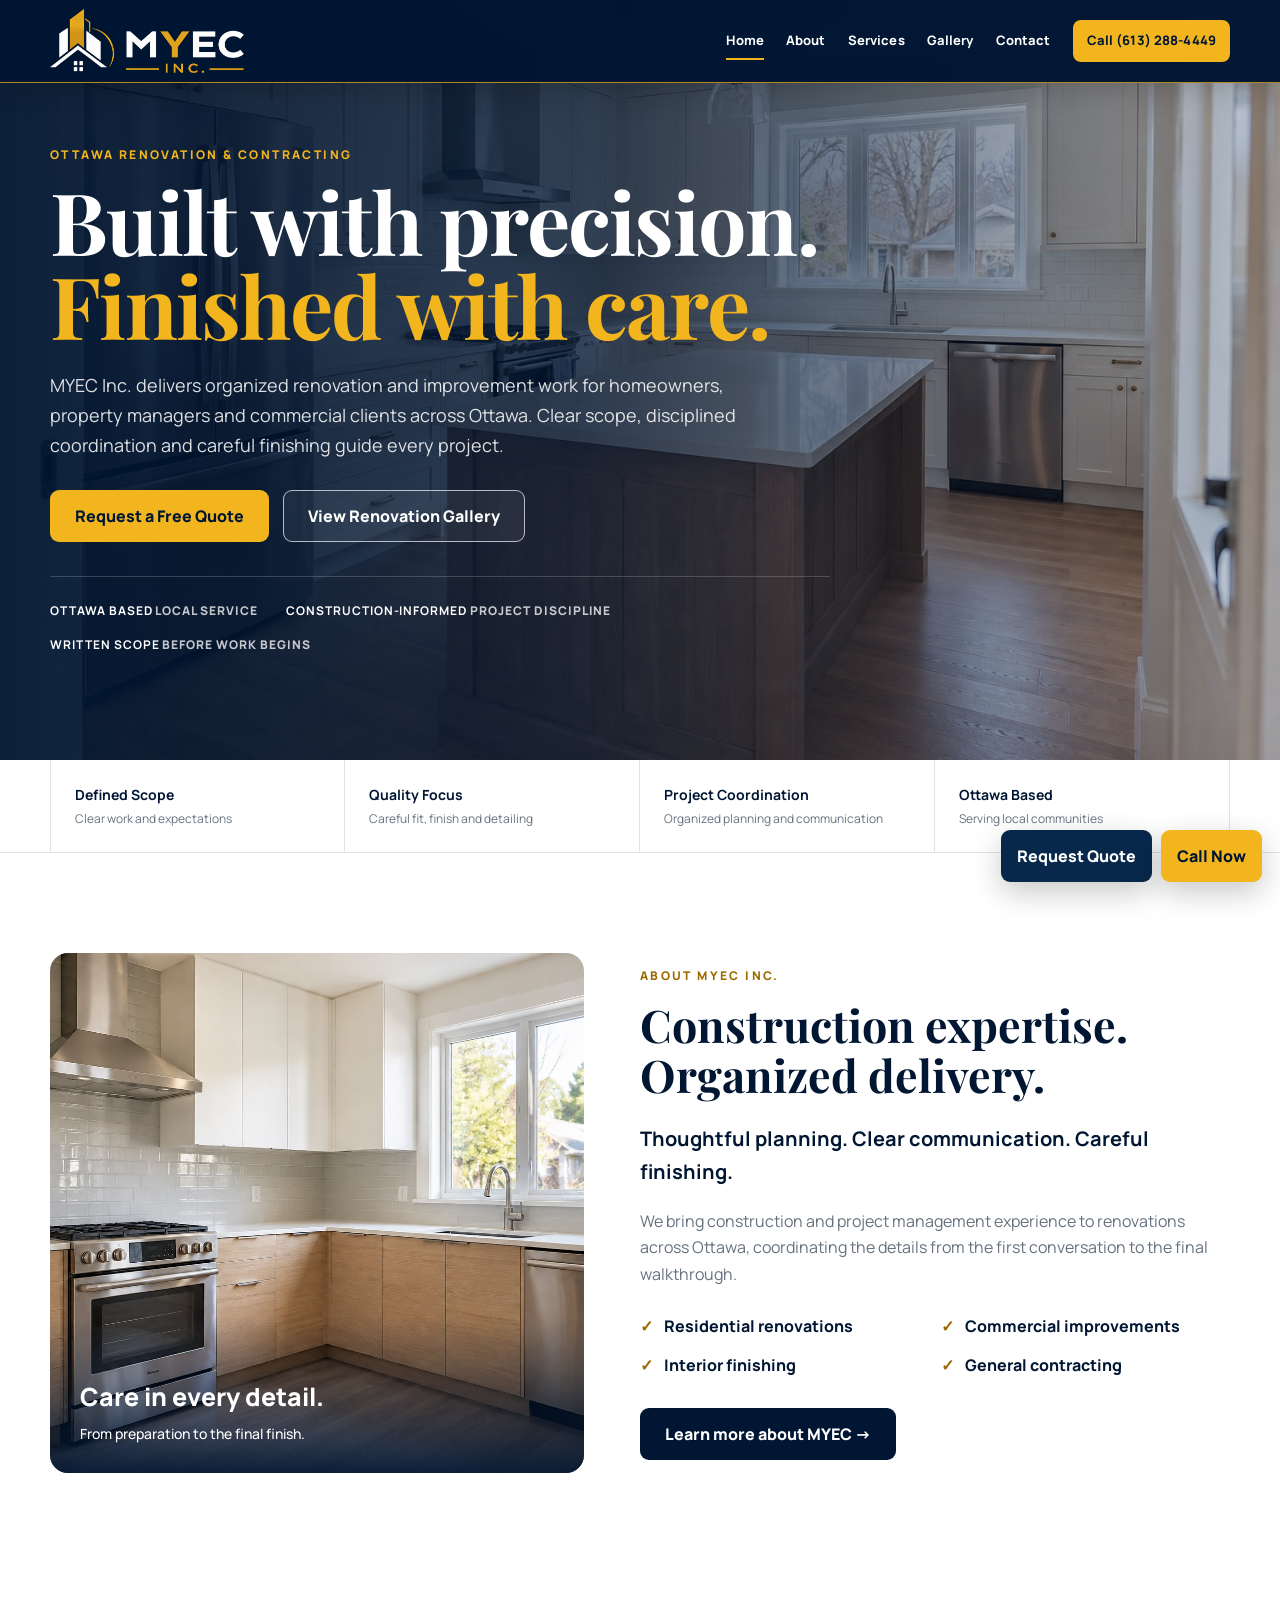
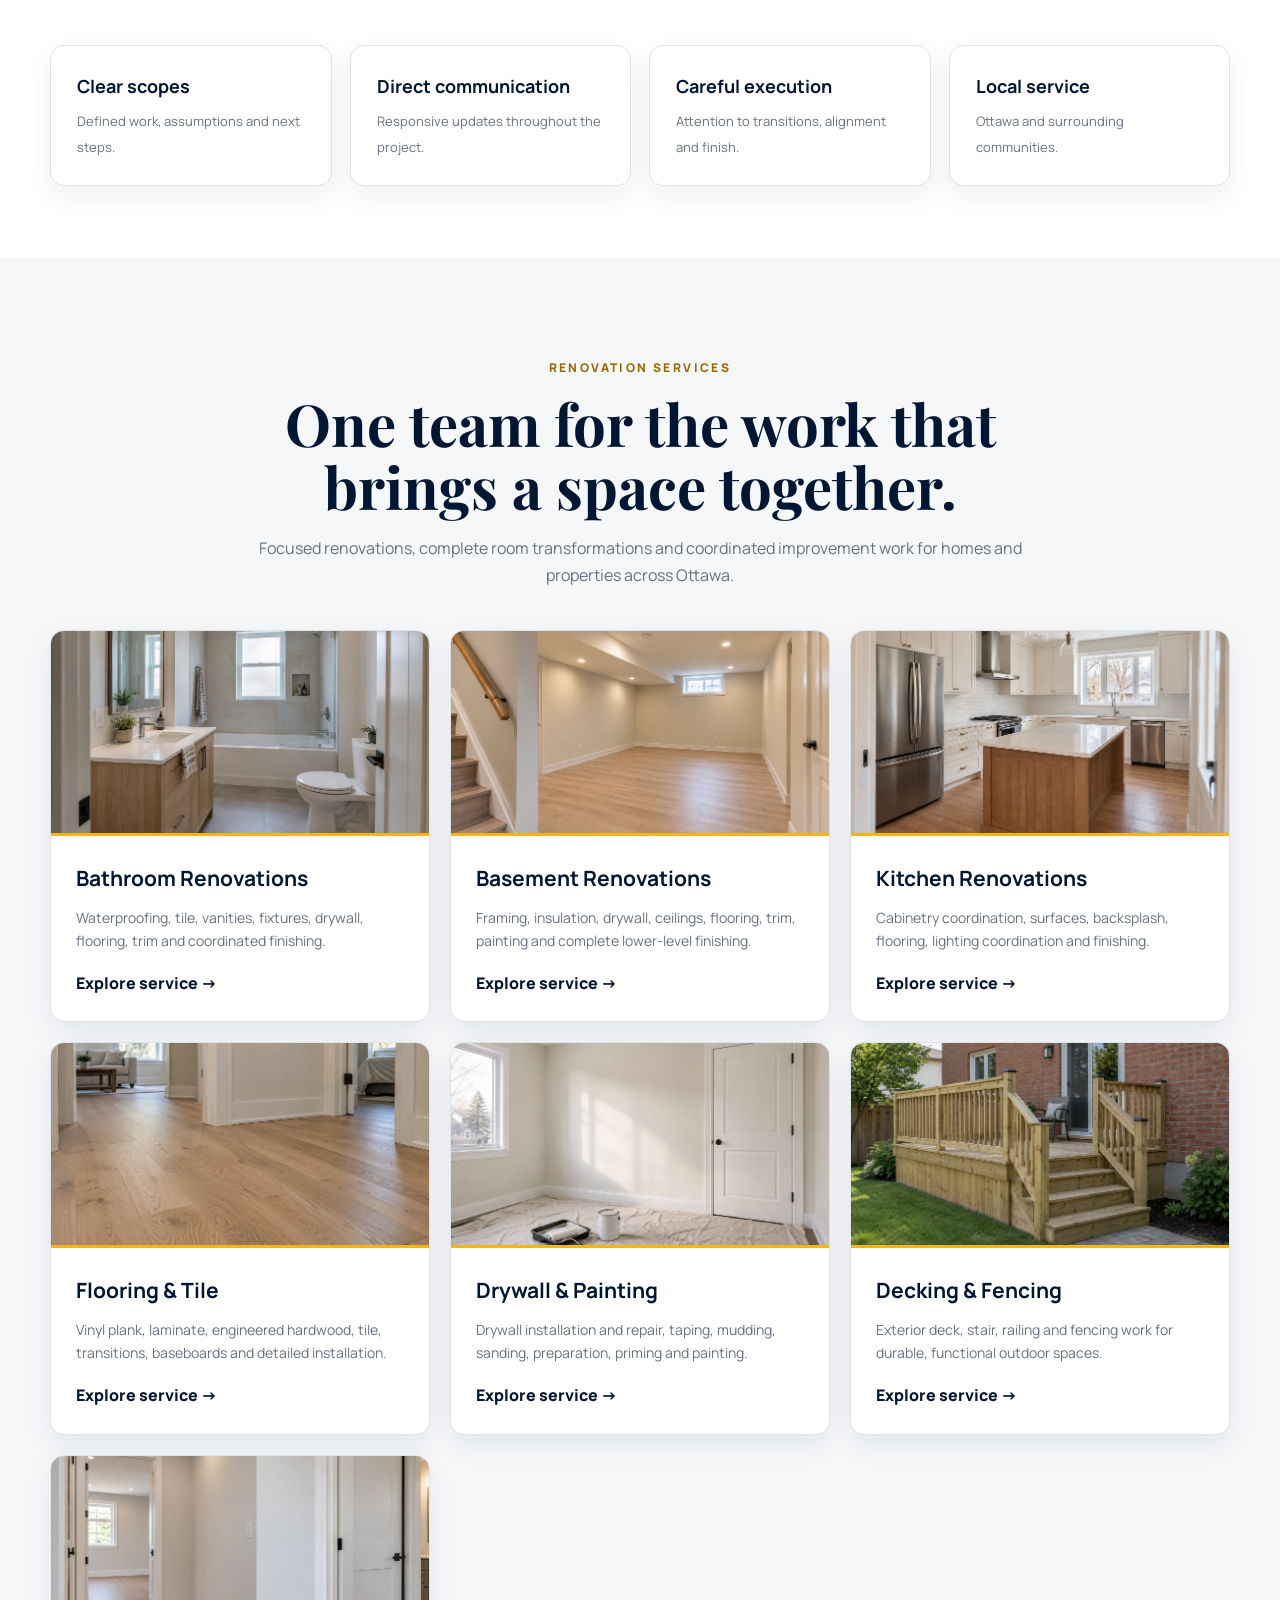
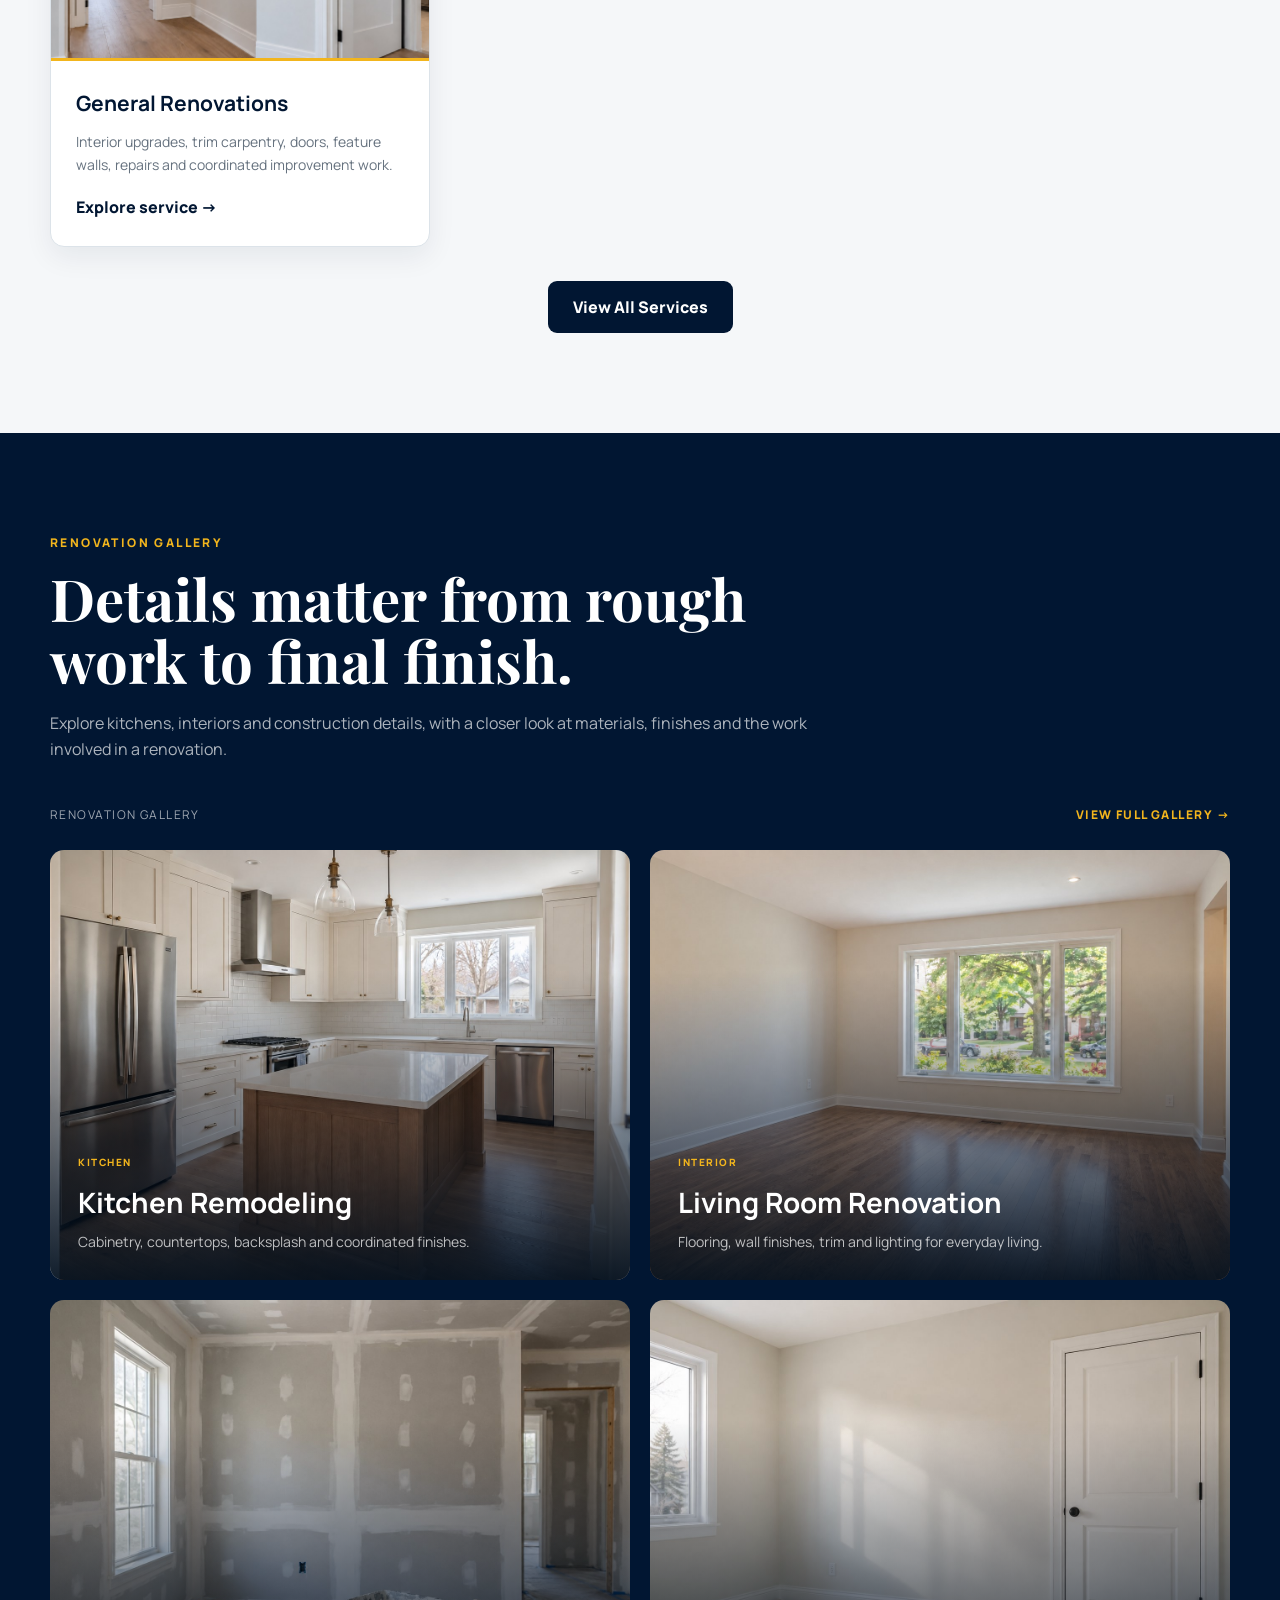
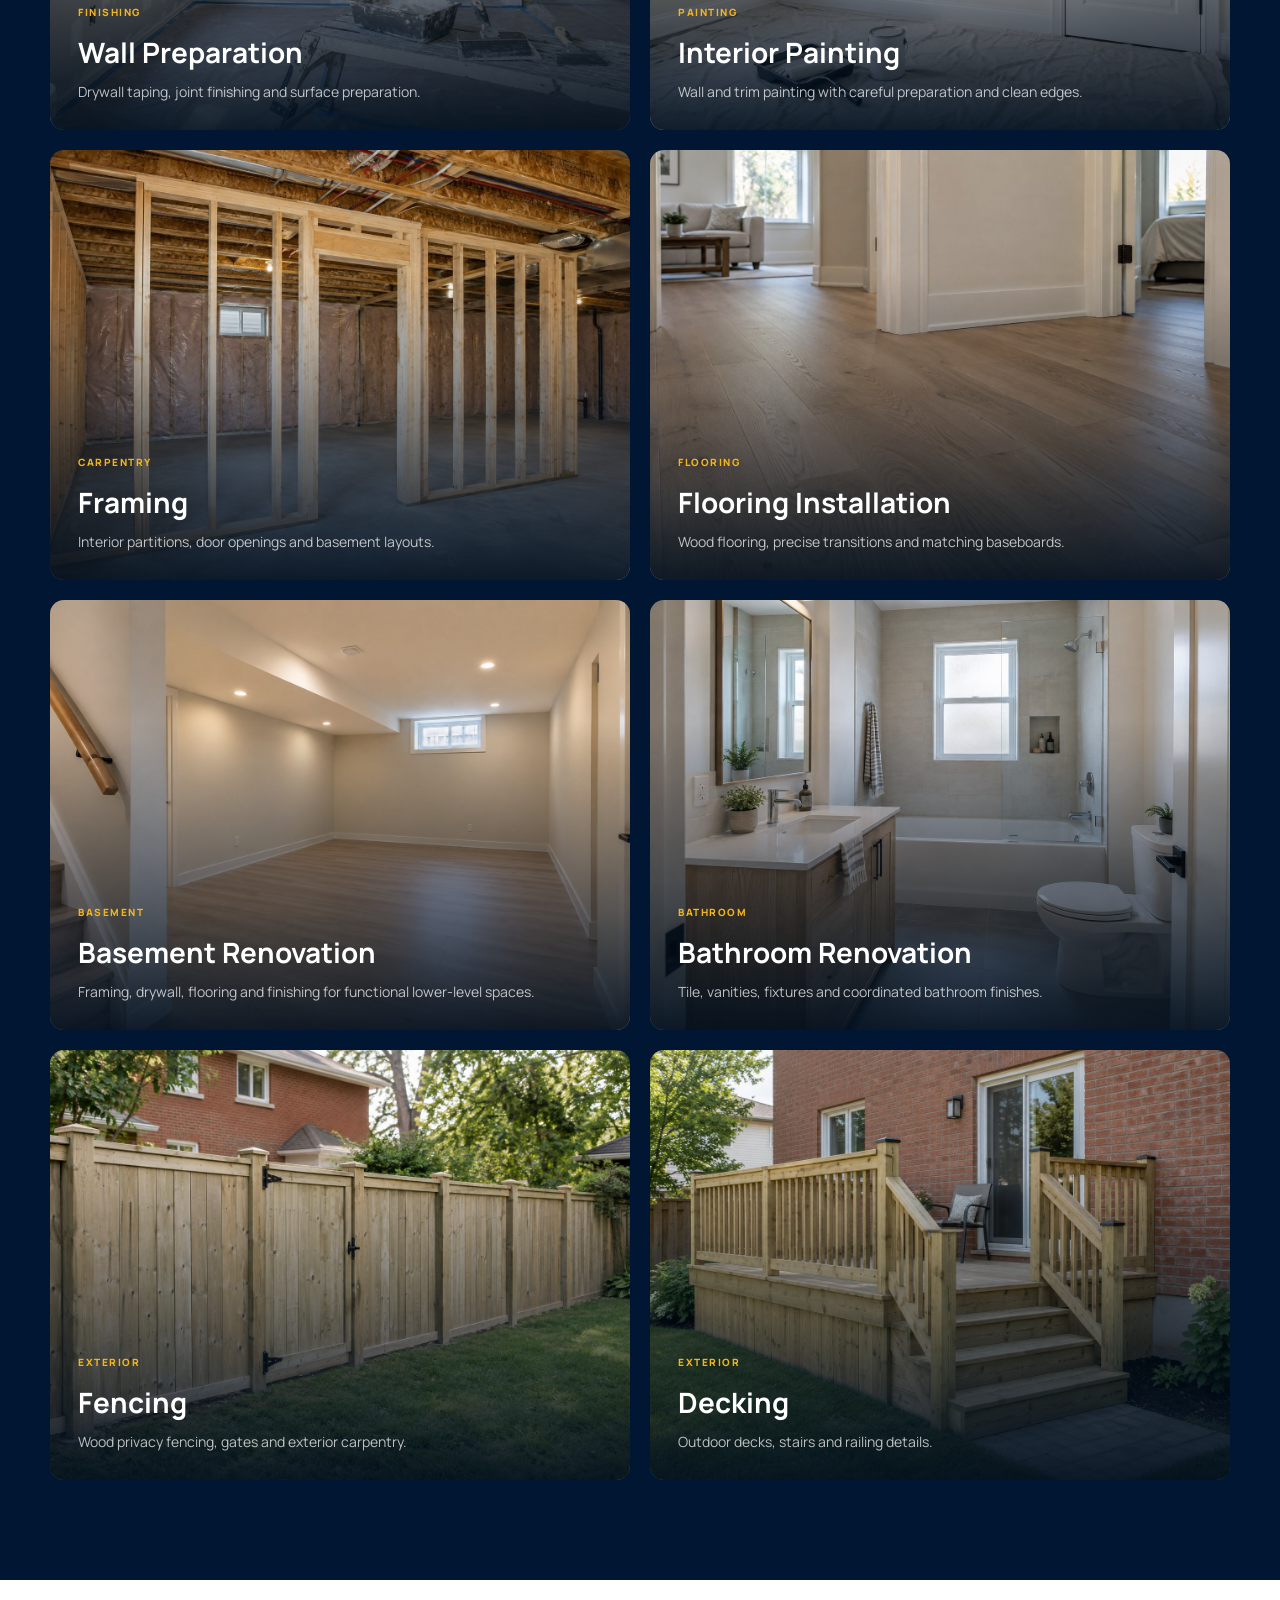
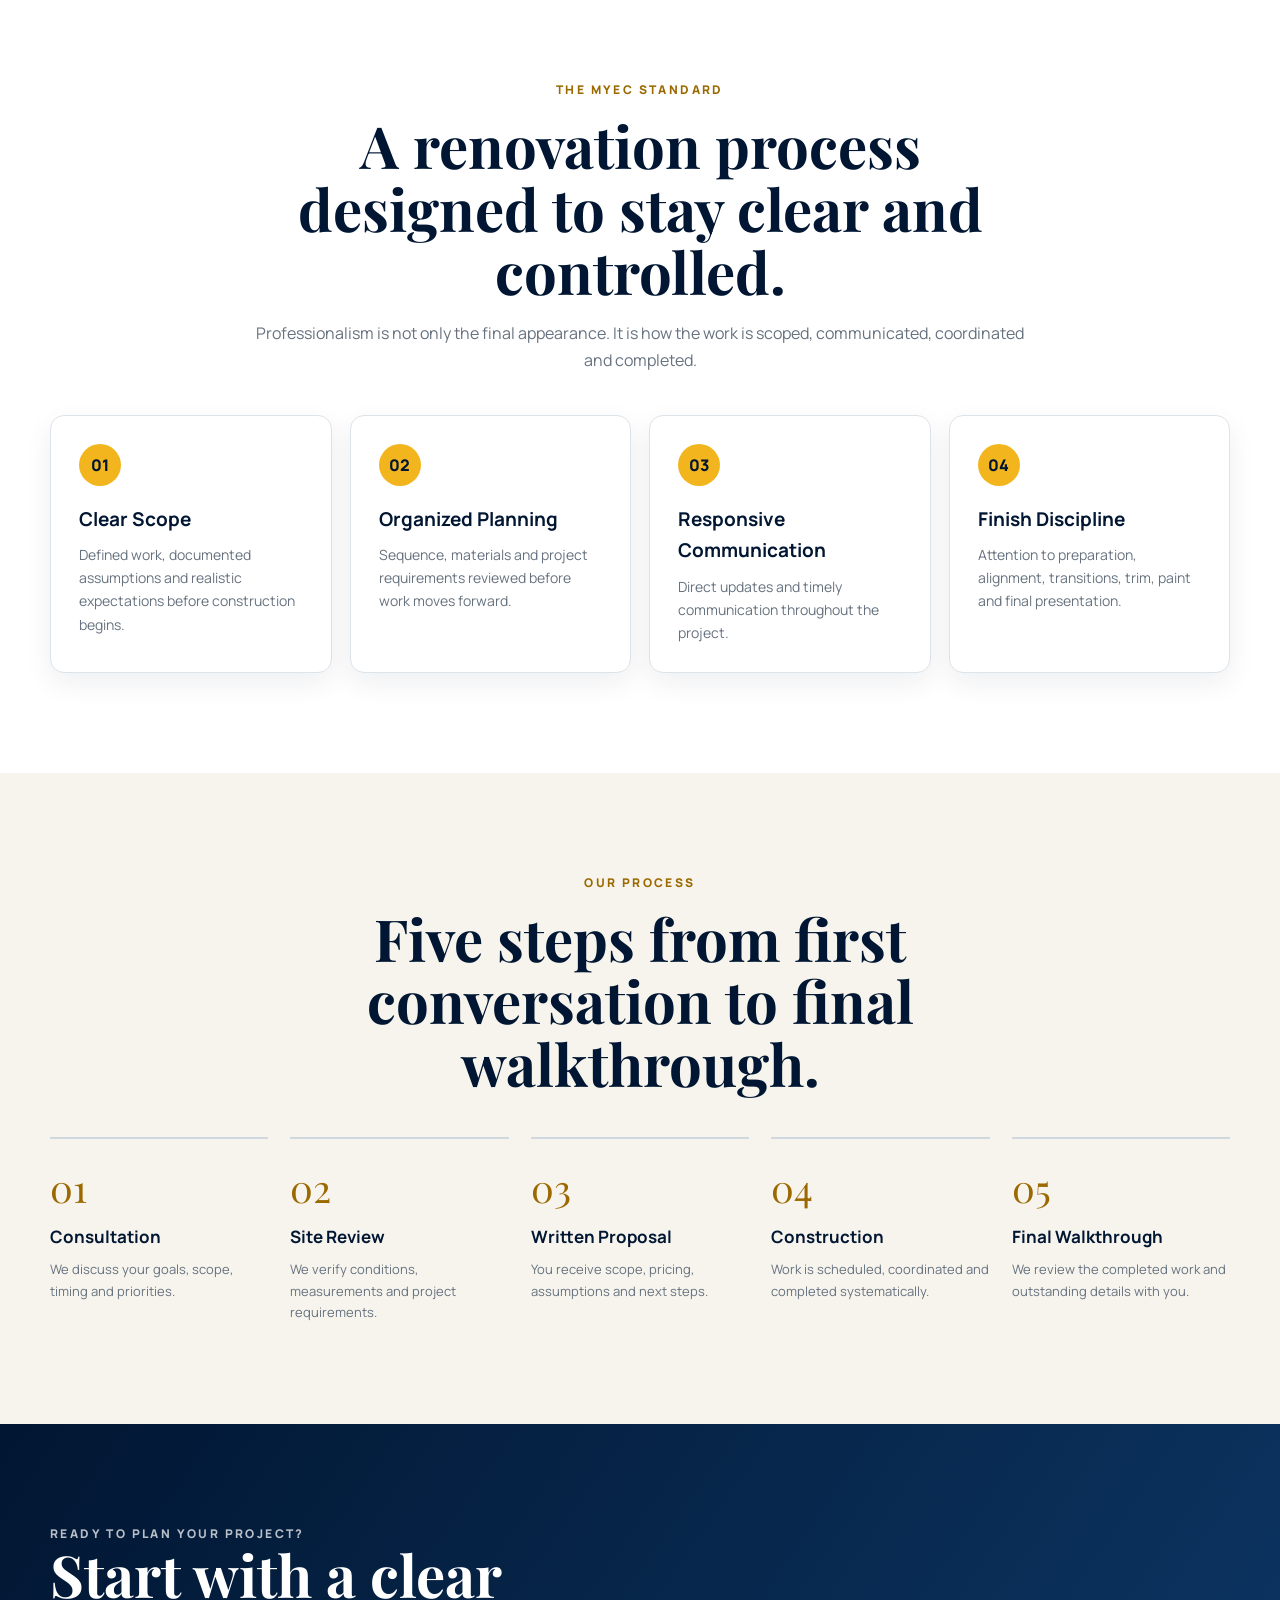
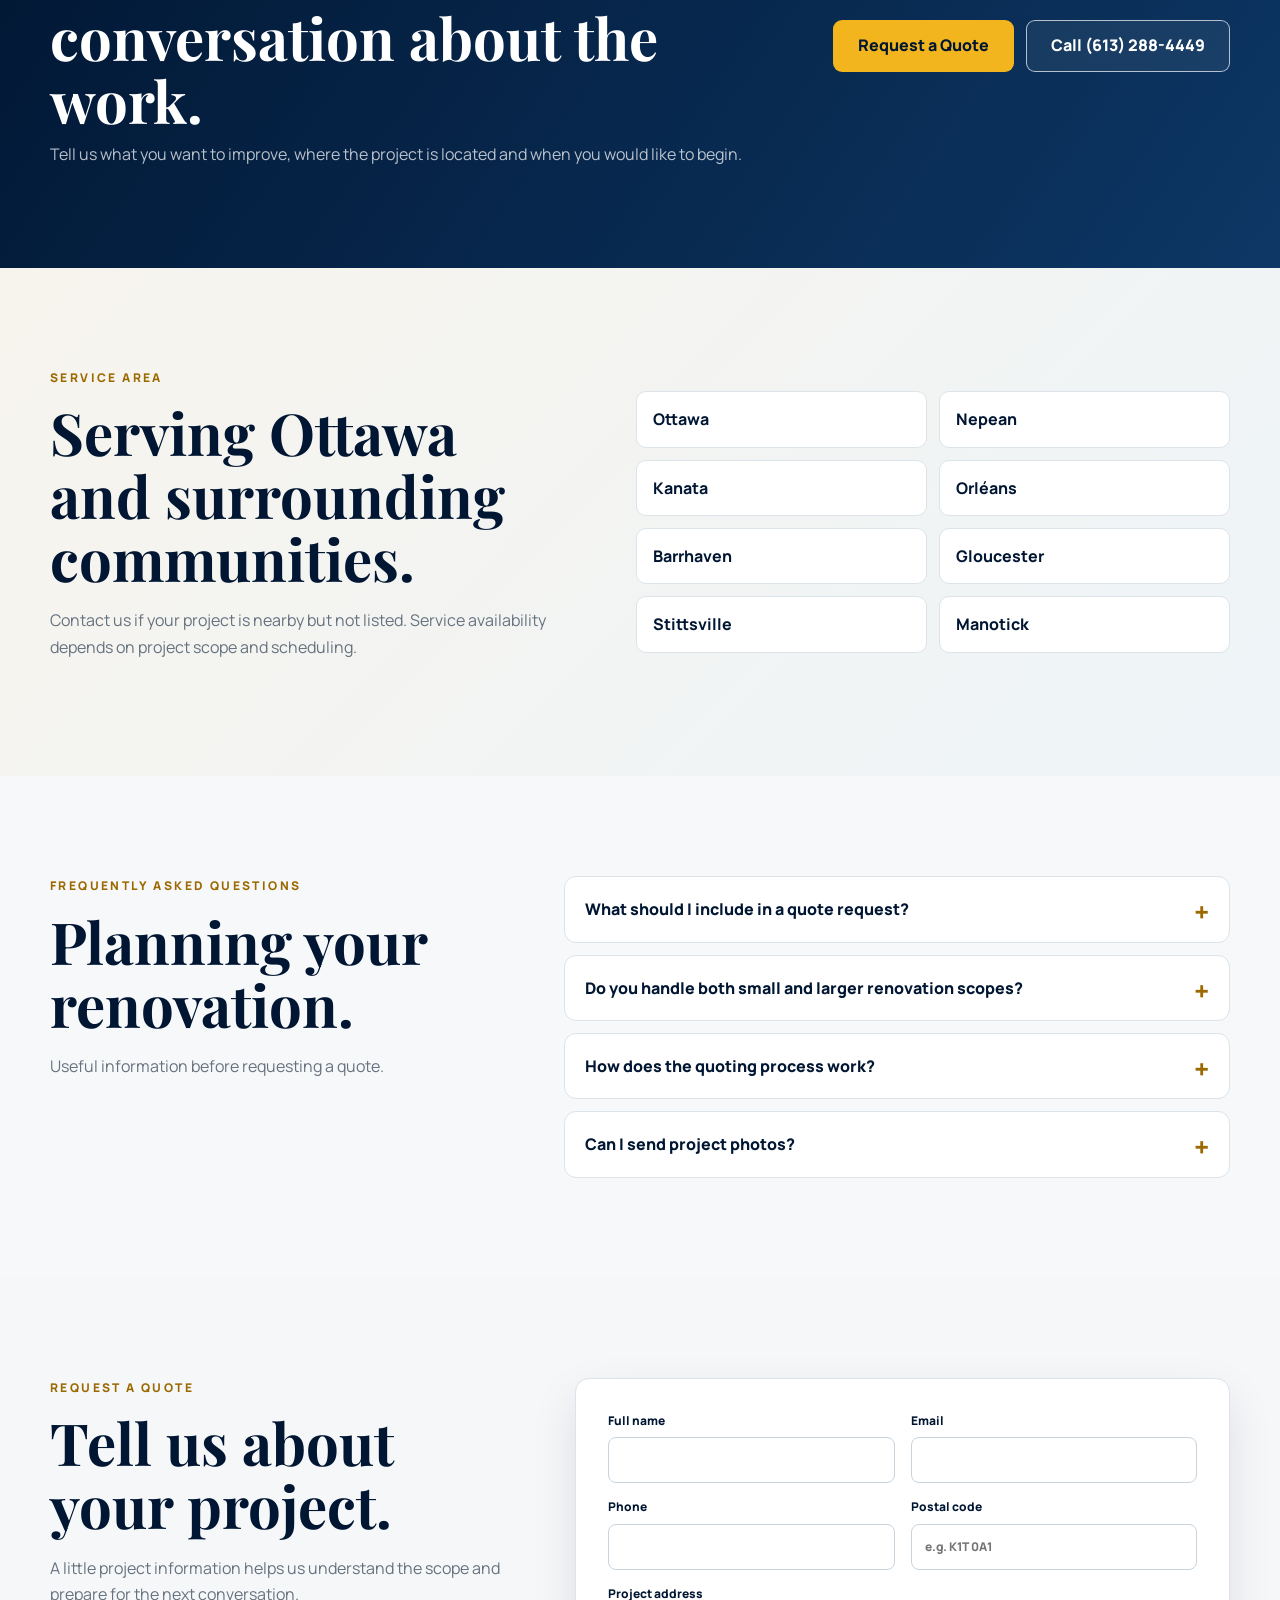
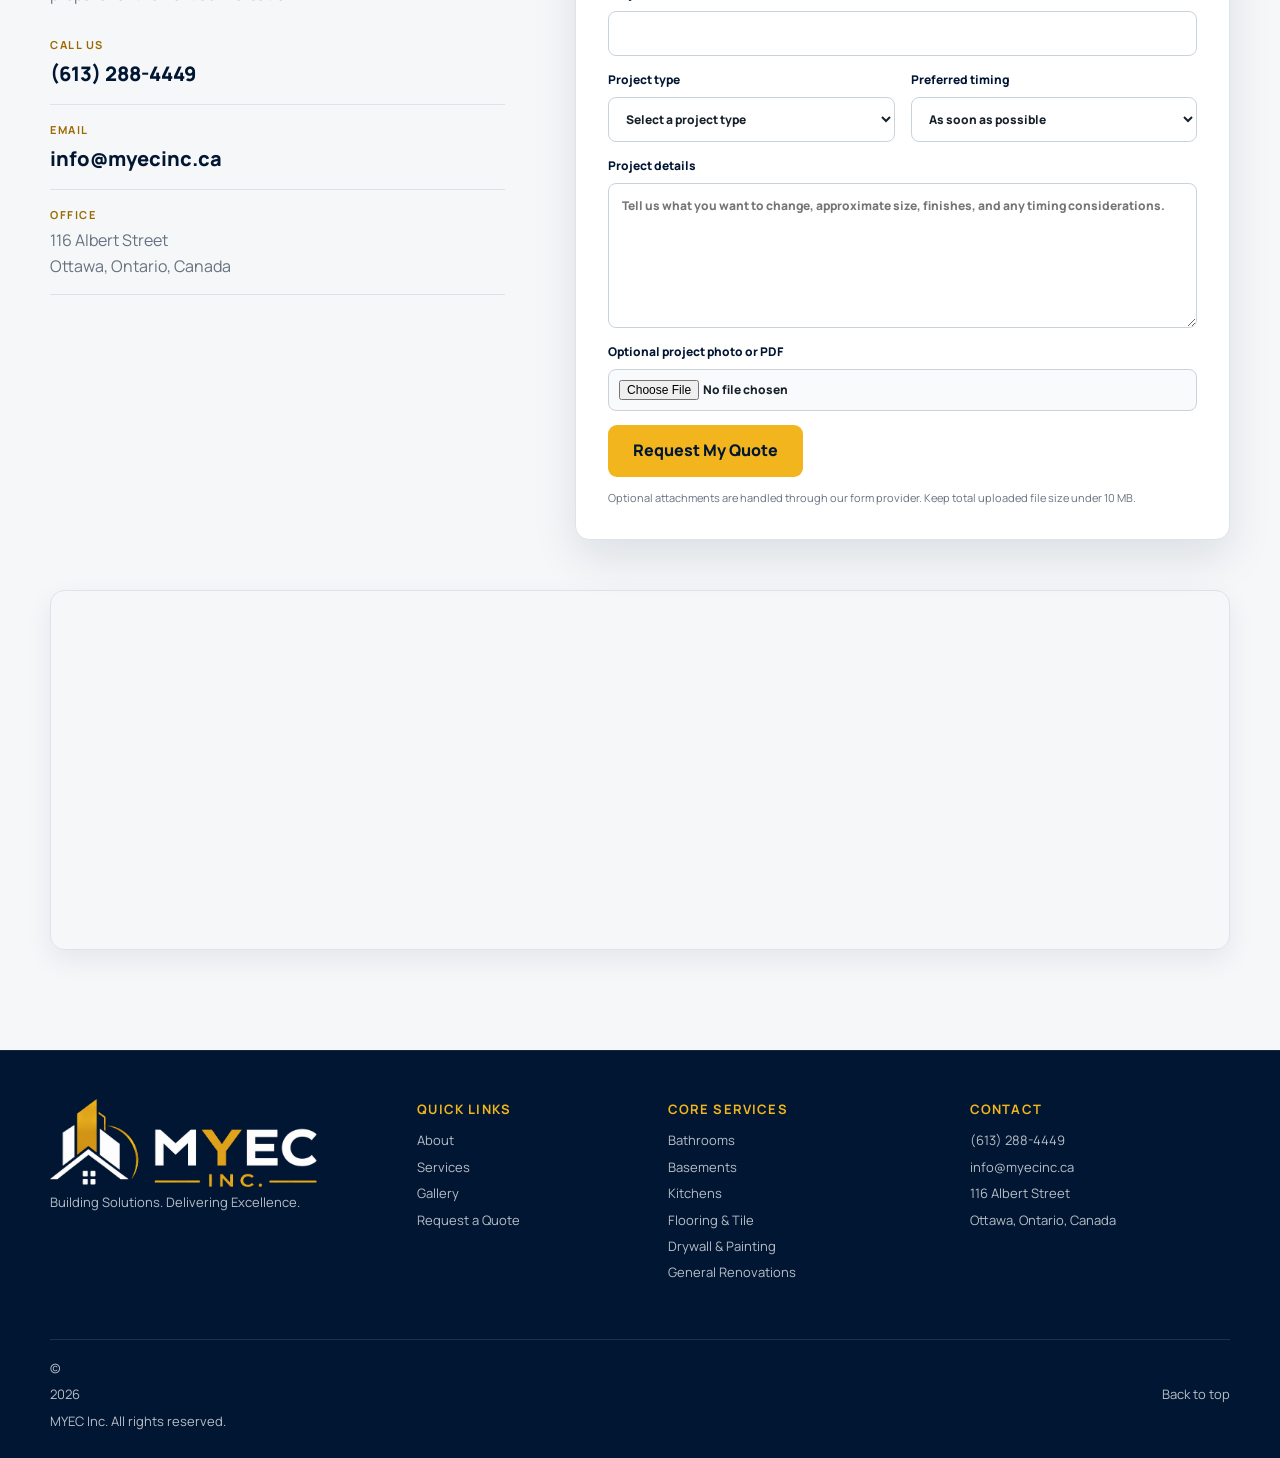
==== index.html @ eb1dff5f "v19" ====
<!DOCTYPE html>
<html lang="en">
<head>
  <meta charset="UTF-8">
  <meta name="viewport" content="width=device-width, initial-scale=1">
  <meta name="description" content="MYEC Inc. provides professional bathroom, basement, kitchen, flooring, drywall, painting, decking, fencing and general renovation services in Ottawa and surrounding communities.">
  <meta name="robots" content="index, follow">
  <link rel="canonical" href="https://myecinc.ca/">
  <meta property="og:title" content="MYEC Inc. | Ottawa Renovation & Contracting">
  <meta property="og:description" content="MYEC Inc. provides professional bathroom, basement, kitchen, flooring, drywall, painting, decking, fencing and general renovation services in Ottawa and surrounding communities.">
  <meta property="og:type" content="website">
  <meta property="og:url" content="https://myecinc.ca/">
  <meta property="og:image" content="https://myecinc.ca/assets/images/gallery-kitchen-1.jpg?v=18.1">
  <meta name="theme-color" content="#011632">
  <title>MYEC Inc. | Ottawa Renovation & Contracting</title>
  <link rel="preconnect" href="https://fonts.googleapis.com">
  <link rel="preconnect" href="https://fonts.gstatic.com" crossorigin>
  <link href="https://fonts.googleapis.com/css2?family=Manrope:wght@400;500;600;700;800&family=Playfair+Display:wght@700&display=swap" rel="stylesheet">
  <link rel="icon" type="image/png" href="assets/images/myec-icon.png">
  <link rel="stylesheet" href="style.css?v=19.0">
</head>
<body id="top">
<a class="skip-link" href="#main">Skip to content</a>
<header class="site-header">
  <div class="container nav-wrap">
    <a href="index.html" class="brand" aria-label="MYEC Inc. home">
      <img class="brand-logo" src="assets/images/MYEC_Header_Logo_Transparent.png" alt="MYEC Inc.">
    </a>
    <button class="menu-toggle" aria-label="Open menu" aria-expanded="false"><span></span><span></span><span></span></button>
    <nav class="site-nav" aria-label="Primary navigation">
      <a href="index.html" aria-current="page">Home</a>
      <a href="about.html">About</a>
      <a href="services.html">Services</a>
      <a href="projects.html">Gallery</a>
      <a href="contact.html">Contact</a>
      <a href="tel:+16132884449" class="nav-cta">Call (613) 288-4449</a>
    </nav>
  </div>
</header>
<main id="main">
  <section class="hero hero-kitchen">
    <div class="hero-shade"></div>
    <div class="container hero-content">
      <p class="eyebrow">Ottawa Renovation &amp; Contracting</p>
      <h1>Built with precision.<br><span>Finished with care.</span></h1>
      <p class="hero-copy">MYEC Inc. delivers organized renovation and improvement work for homeowners, property managers and commercial clients across Ottawa. Clear scope, disciplined coordination and careful finishing guide every project.</p>
      <div class="hero-actions">
        <a href="contact.html" class="btn btn-gold">Request a Free Quote</a>
        <a href="projects.html" class="btn btn-outline">View Renovation Gallery</a>
      </div>
      <div class="hero-proof">
        <span><strong>Ottawa based</strong> local service</span>
        <span><strong>Construction-informed</strong> project discipline</span>
        <span><strong>Written scope</strong> before work begins</span>
      </div>
    </div>
  </section>

  <section class="trust-strip" aria-label="MYEC Inc. service commitments">
    <div class="container trust-grid">
      <div><strong>Defined Scope</strong><span>Clear work and expectations</span></div>
      <div><strong>Quality Focus</strong><span>Careful fit, finish and detailing</span></div>
      <div><strong>Project Coordination</strong><span>Organized planning and communication</span></div>
      <div><strong>Ottawa Based</strong><span>Serving local communities</span></div>
    </div>
  </section>

  <section class="section about about-refresh">
    <div class="container split">
      <div class="about-photo reveal">
        <img src="assets/images/gallery-kitchen-2.jpg?v=18.1" alt="Kitchen cabinetry, tile backsplash and finished countertops" width="1536" height="1024" loading="lazy" decoding="async">
        <div class="about-photo-label">Care in every detail.<span>From preparation to the final finish.</span></div>
      </div>
      <div class="about-copy reveal">
        <p class="eyebrow dark">About MYEC Inc.</p>
        <h2>Construction expertise.<br>Organized delivery.</h2>
        <p class="lead">Thoughtful planning. Clear communication. Careful finishing.</p>
        <p>We bring construction and project management experience to renovations across Ottawa, coordinating the details from the first conversation to the final walkthrough.</p>
        <div class="checks">
          <span>Residential renovations</span><span>Commercial improvements</span>
          <span>Interior finishing</span><span>General contracting</span>
        </div>
        <a class="btn btn-navy about-button" href="about.html">Learn more about MYEC →</a>
      </div>
    </div>
  </section>

  <section class="section-sm">
    <div class="container stat-grid">
      <div class="stat-card reveal"><strong>Clear scopes</strong><span>Defined work, assumptions and next steps.</span></div>
      <div class="stat-card reveal"><strong>Direct communication</strong><span>Responsive updates throughout the project.</span></div>
      <div class="stat-card reveal"><strong>Careful execution</strong><span>Attention to transitions, alignment and finish.</span></div>
      <div class="stat-card reveal"><strong>Local service</strong><span>Ottawa and surrounding communities.</span></div>
    </div>
  </section>

  <section class="section services">
    <div class="container">
      <div class="section-heading center reveal">
        <p class="eyebrow dark">Renovation Services</p>
        <h2>One team for the work that brings a space together.</h2>
        <p>Focused renovations, complete room transformations and coordinated improvement work for homes and properties across Ottawa.</p>
      </div>
      <div class="service-grid">
        <article class="service-card service-photo-card reveal"><img class="service-photo" src="assets/images/gallery-bathroom.jpg?v=18.1" alt="" width="1536" height="1024" loading="lazy" decoding="async"><div class="service-card-body"><h3>Bathroom Renovations</h3><p>Waterproofing, tile, vanities, fixtures, drywall, flooring, trim and coordinated finishing.</p><a aria-label="Explore Bathroom Renovations" href="bathroom-renovations.html">Explore service →</a></div></article>
<article class="service-card service-photo-card reveal"><img class="service-photo" src="assets/images/gallery-basement.jpg?v=18.1" alt="" width="1536" height="1024" loading="lazy" decoding="async"><div class="service-card-body"><h3>Basement Renovations</h3><p>Framing, insulation, drywall, ceilings, flooring, trim, painting and complete lower-level finishing.</p><a aria-label="Explore Basement Renovations" href="basement-renovations.html">Explore service →</a></div></article>
<article class="service-card service-photo-card reveal"><img class="service-photo" src="assets/images/gallery-kitchen-1.jpg?v=18.1" alt="" width="1536" height="1024" loading="lazy" decoding="async"><div class="service-card-body"><h3>Kitchen Renovations</h3><p>Cabinetry coordination, surfaces, backsplash, flooring, lighting coordination and finishing.</p><a aria-label="Explore Kitchen Renovations" href="kitchen-renovations.html">Explore service →</a></div></article>
<article class="service-card service-photo-card reveal"><img class="service-photo" src="assets/images/gallery-flooring.jpg?v=18.1" alt="" width="1536" height="1024" loading="lazy" decoding="async"><div class="service-card-body"><h3>Flooring & Tile</h3><p>Vinyl plank, laminate, engineered hardwood, tile, transitions, baseboards and detailed installation.</p><a aria-label="Explore Flooring & Tile" href="flooring.html">Explore service →</a></div></article>
<article class="service-card service-photo-card reveal"><img class="service-photo" src="assets/images/gallery-painting.jpg?v=18.1" alt="" width="1536" height="1024" loading="lazy" decoding="async"><div class="service-card-body"><h3>Drywall & Painting</h3><p>Drywall installation and repair, taping, mudding, sanding, preparation, priming and painting.</p><a aria-label="Explore Drywall & Painting" href="drywall-painting.html">Explore service →</a></div></article>
<article class="service-card service-photo-card reveal"><img class="service-photo" src="assets/images/gallery-decking.jpg?v=18.1" alt="" width="1536" height="1024" loading="lazy" decoding="async"><div class="service-card-body"><h3>Decking & Fencing</h3><p>Exterior deck, stair, railing and fencing work for durable, functional outdoor spaces.</p><a aria-label="Explore Decking & Fencing" href="decking-fencing.html">Explore service →</a></div></article>
<article class="service-card service-photo-card reveal"><img class="service-photo" src="assets/images/gallery-living-room-2.jpg?v=18.1" alt="" width="1536" height="1024" loading="lazy" decoding="async"><div class="service-card-body"><h3>General Renovations</h3><p>Interior upgrades, trim carpentry, doors, feature walls, repairs and coordinated improvement work.</p><a aria-label="Explore General Renovations" href="general-renovations.html">Explore service →</a></div></article>
      </div>
      <div class="services-cta"><a class="btn btn-navy" href="services.html">View All Services</a></div>
    </div>
  </section>

  <section class="section projects">
    <div class="container">
      <div class="section-heading reveal">
        <p class="eyebrow">Renovation Gallery</p>
        <h2>Details matter from rough work to final finish.</h2>
        <p>Explore kitchens, interiors and construction details, with a closer look at materials, finishes and the work involved in a renovation.</p>
      </div>
      <div class="projects-topline"><span>Renovation gallery</span><a class="projects-link" href="projects.html">View full gallery →</a></div>
      <div class="project-grid">
<article class="project-card reveal"><img src="assets/images/gallery-kitchen-1.jpg?v=18.1" alt="Kitchen Remodeling" width="1536" height="1024" loading="lazy" decoding="async"><div class="project-info"><span>Kitchen</span><h3>Kitchen Remodeling</h3><p>Cabinetry, countertops, backsplash and coordinated finishes.</p></div></article>
<article class="project-card reveal"><img src="assets/images/gallery-living-room-1.jpg?v=18.1" alt="Living Room Renovation" width="1536" height="1024" loading="lazy" decoding="async"><div class="project-info"><span>Interior</span><h3>Living Room Renovation</h3><p>Flooring, wall finishes, trim and lighting for everyday living.</p></div></article>
<article class="project-card reveal"><img src="assets/images/gallery-wall-finishing.jpg" alt="Wall Preparation" width="1536" height="1024" loading="lazy" decoding="async"><div class="project-info"><span>Finishing</span><h3>Wall Preparation</h3><p>Drywall taping, joint finishing and surface preparation.</p></div></article>
<article class="project-card reveal"><img src="assets/images/gallery-painting.jpg" alt="Interior Painting" width="1536" height="1024" loading="lazy" decoding="async"><div class="project-info"><span>Painting</span><h3>Interior Painting</h3><p>Wall and trim painting with careful preparation and clean edges.</p></div></article>
<article class="project-card reveal"><img src="assets/images/gallery-framing.jpg" alt="Framing" width="1536" height="1024" loading="lazy" decoding="async"><div class="project-info"><span>Carpentry</span><h3>Framing</h3><p>Interior partitions, door openings and basement layouts.</p></div></article>
<article class="project-card reveal"><img src="assets/images/gallery-flooring.jpg" alt="Flooring Installation" width="1536" height="1024" loading="lazy" decoding="async"><div class="project-info"><span>Flooring</span><h3>Flooring Installation</h3><p>Wood flooring, precise transitions and matching baseboards.</p></div></article>
<article class="project-card reveal"><img src="assets/images/gallery-basement.jpg?v=18.1" alt="Basement Renovation" width="1536" height="1024" loading="lazy" decoding="async"><div class="project-info"><span>Basement</span><h3>Basement Renovation</h3><p>Framing, drywall, flooring and finishing for functional lower-level spaces.</p></div></article>
<article class="project-card reveal"><img src="assets/images/gallery-bathroom.jpg" alt="Bathroom Renovation" width="1536" height="1024" loading="lazy" decoding="async"><div class="project-info"><span>Bathroom</span><h3>Bathroom Renovation</h3><p>Tile, vanities, fixtures and coordinated bathroom finishes.</p></div></article>
<article class="project-card reveal"><img src="assets/images/gallery-fencing.jpg" alt="Fencing" width="1536" height="1024" loading="lazy" decoding="async"><div class="project-info"><span>Exterior</span><h3>Fencing</h3><p>Wood privacy fencing, gates and exterior carpentry.</p></div></article>
<article class="project-card reveal"><img src="assets/images/gallery-decking.jpg" alt="Decking" width="1536" height="1024" loading="lazy" decoding="async"><div class="project-info"><span>Exterior</span><h3>Decking</h3><p>Outdoor decks, stairs and railing details.</p></div></article>
      </div>
    </div>
  </section>

  <section class="section why-choose">
    <div class="container">
      <div class="section-heading center reveal">
        <p class="eyebrow dark">The MYEC Standard</p>
        <h2>A renovation process designed to stay clear and controlled.</h2>
        <p>Professionalism is not only the final appearance. It is how the work is scoped, communicated, coordinated and completed.</p>
      </div>
      <div class="why-grid">
        <article class="why-card reveal"><span>01</span><h3>Clear Scope</h3><p>Defined work, documented assumptions and realistic expectations before construction begins.</p></article>
        <article class="why-card reveal"><span>02</span><h3>Organized Planning</h3><p>Sequence, materials and project requirements reviewed before work moves forward.</p></article>
        <article class="why-card reveal"><span>03</span><h3>Responsive Communication</h3><p>Direct updates and timely communication throughout the project.</p></article>
        <article class="why-card reveal"><span>04</span><h3>Finish Discipline</h3><p>Attention to preparation, alignment, transitions, trim, paint and final presentation.</p></article>
      </div>
    </div>
  </section>

  <section class="section process">
    <div class="container">
      <div class="section-heading center reveal">
        <p class="eyebrow dark">Our Process</p>
        <h2>Five steps from first conversation to final walkthrough.</h2>
      </div>
      <div class="process-grid">
        <div class="process-step reveal"><span>01</span><h3>Consultation</h3><p>We discuss your goals, scope, timing and priorities.</p></div>
        <div class="process-step reveal"><span>02</span><h3>Site Review</h3><p>We verify conditions, measurements and project requirements.</p></div>
        <div class="process-step reveal"><span>03</span><h3>Written Proposal</h3><p>You receive scope, pricing, assumptions and next steps.</p></div>
        <div class="process-step reveal"><span>04</span><h3>Construction</h3><p>Work is scheduled, coordinated and completed systematically.</p></div>
        <div class="process-step reveal"><span>05</span><h3>Final Walkthrough</h3><p>We review the completed work and outstanding details with you.</p></div>
      </div>
    </div>
  </section>

  <section class="section cta-band">
    <div class="container cta-band-inner">
      <div>
        <p class="eyebrow">Ready to plan your project?</p>
        <h2>Start with a clear conversation about the work.</h2>
        <p>Tell us what you want to improve, where the project is located and when you would like to begin.</p>
      </div>
      <div class="cta-actions">
        <a href="contact.html" class="btn btn-gold">Request a Quote</a>
        <a href="tel:+16132884449" class="btn btn-outline">Call (613) 288-4449</a>
      </div>
    </div>
  </section>

  <section class="section service-area">
    <div class="container service-area-grid">
      <div class="reveal"><p class="eyebrow dark">Service Area</p><h2>Serving Ottawa and surrounding communities.</h2><p class="muted">Contact us if your project is nearby but not listed. Service availability depends on project scope and scheduling.</p></div>
      <div class="area-list reveal" aria-label="Service areas">
        <span>Ottawa</span><span>Nepean</span><span>Kanata</span><span>Orléans</span>
        <span>Barrhaven</span><span>Gloucester</span><span>Stittsville</span><span>Manotick</span>
      </div>
    </div>
  </section>

  <section class="section faq-section">
    <div class="container faq-layout">
      <div class="section-heading reveal"><p class="eyebrow dark">Frequently Asked Questions</p><h2>Planning your renovation.</h2><p>Useful information before requesting a quote.</p></div>
      <div class="faq-list">
        <details class="reveal"><summary>What should I include in a quote request?</summary><p>Include the project location, type of work, approximate size, preferred timing, photographs when available and any materials or finishes you already have in mind.</p></details>
        <details class="reveal"><summary>Do you handle both small and larger renovation scopes?</summary><p>Yes. Scope can range from focused repairs and finishing work to coordinated room, basement and multi-trade renovation projects.</p></details>
        <details class="reveal"><summary>How does the quoting process work?</summary><p>We begin with your project information. When needed, we arrange a site review to verify conditions and requirements before preparing a written scope and price.</p></details>
        <details class="reveal"><summary>Can I send project photos?</summary><p>Yes. The quote form accepts an optional project photo or PDF, which helps us understand the existing conditions before the first discussion.</p></details>
      </div>
    </div>
  </section>

  <section class="section contact">
    <div class="container contact-grid">
      <div class="reveal">
        <p class="eyebrow dark">Request a Quote</p>
        <h2>Tell us about your project.</h2>
        <p class="muted">A little project information helps us understand the scope and prepare for the next conversation.</p>
        <div class="contact-details">
          <div class="contact-item"><strong>Call Us</strong><a href="tel:+16132884449">(613) 288-4449</a></div>
          <div class="contact-item"><strong>Email</strong><a href="mailto:info@myecinc.ca">info@myecinc.ca</a></div>
          <div class="contact-item"><strong>Office</strong><span>116 Albert Street<br>Ottawa, Ontario, Canada</span></div>
        </div>
      </div>
      <form class="quote-form" action="https://formsubmit.co/quotes@myecinc.ca" method="POST" enctype="multipart/form-data">
  <input type="hidden" name="_subject" value="New MYEC Inc. website quote request">
  <input type="hidden" name="_captcha" value="false">
  <input type="hidden" name="_template" value="table">
  <input type="hidden" name="_next" value="https://myecinc.ca/thanks.html">
  <label class="honey">Leave this field blank<input type="text" name="_honey" tabindex="-1" autocomplete="off"></label>
  <div class="form-grid">
    <label>Full name<input type="text" name="name" autocomplete="name" required></label>
    <label>Email<input type="email" name="email" autocomplete="email" required></label>
    <label>Phone<input type="tel" name="phone" autocomplete="tel" required></label>
    <label>Postal code<input type="text" name="postal_code" autocomplete="postal-code" placeholder="e.g. K1T 0A1"></label>
    <label class="full">Project address<input type="text" name="project_address" autocomplete="street-address"></label>
    <label>Project type
      <select name="project_type" required>
        <option value="">Select a project type</option>
        <option>Bathroom renovation</option>
        <option>Basement renovation</option>
        <option>Kitchen renovation</option>
        <option>Flooring and tile</option>
        <option>Drywall and painting</option>
        <option>Decking and fencing</option>
        <option>General renovation</option>
        <option>Other</option>
      </select>
    </label>
    <label>Preferred timing
      <select name="preferred_timing">
        <option>As soon as possible</option>
        <option>Within 1 month</option>
        <option>1 to 3 months</option>
        <option>3+ months</option>
        <option>Flexible</option>
      </select>
    </label>
    <label class="full">Project details<textarea name="message" rows="6" placeholder="Tell us what you want to change, approximate size, finishes, and any timing considerations." required></textarea></label>
    <label class="full file-label">Optional project photo or PDF
      <input type="file" name="attachment" accept="image/png,image/jpeg,image/heic,application/pdf">
    </label>
    <div class="full">
      <button type="submit" class="btn btn-gold">Request My Quote</button>
      <p class="form-note">Optional attachments are handled through our form provider. Keep total uploaded file size under 10 MB.</p>
    </div>
  </div>
</form>
    </div>
    <div class="office-map">
      <iframe title="MYEC Inc. office location" src="https://www.google.com/maps?q=116%20Albert%20Street%2C%20Ottawa%2C%20Ontario%2C%20Canada&output=embed" loading="lazy" referrerpolicy="no-referrer-when-downgrade"></iframe>
    </div>
  </section>
</main>
<footer>
  <div class="container footer-grid">
    <div class="footer-branding">
      <img src="assets/images/MYEC_Header_Logo_Transparent.png" alt="MYEC Inc.">
      <p>Building Solutions. Delivering Excellence.</p>
    </div>
    <div>
      <strong>Quick Links</strong>
      <a href="about.html">About</a>
      <a href="services.html">Services</a>
      <a href="projects.html">Gallery</a>
      <a href="contact.html">Request a Quote</a>
    </div>
    <div>
      <strong>Core Services</strong>
      <a href="bathroom-renovations.html">Bathrooms</a>
      <a href="basement-renovations.html">Basements</a>
      <a href="kitchen-renovations.html">Kitchens</a>
      <a href="flooring.html">Flooring &amp; Tile</a>
      <a href="drywall-painting.html">Drywall &amp; Painting</a>
      <a href="general-renovations.html">General Renovations</a>
    </div>
    <div>
      <strong>Contact</strong>
      <a href="tel:+16132884449">(613) 288-4449</a>
      <a href="mailto:info@myecinc.ca">info@myecinc.ca</a>
      <span>116 Albert Street</span>
      <span>Ottawa, Ontario, Canada</span>
    </div>
    <div class="footer-bottom">
      <p>© <span id="year"></span> MYEC Inc. All rights reserved.</p>
      <a href="#top">Back to top</a>
    </div>
  </div>
</footer>
<div class="floating-actions">
  <a class="floating-quote" href="contact.html">Request Quote</a>
  <a class="floating-call" href="tel:+16132884449" aria-label="Call MYEC Inc.">Call Now</a>
</div>
<div class="mobile-contact-bar">
  <a href="tel:+16132884449">Call</a>
  <a href="contact.html">Request Quote</a>
</div>
<script src="script.js?v=18.2" defer></script>
<div class="lightbox" id="lightbox" aria-hidden="true">
  <button class="lightbox-close" aria-label="Close image">×</button>
  <button class="lightbox-prev" aria-label="Previous image">‹</button>
  <img src="" alt="">
  <p class="lightbox-caption"></p>
  <span class="lightbox-count"></span>
  <button class="lightbox-next" aria-label="Next image">›</button>
</div>
<script type="application/ld+json">
{
  "@context":"https://schema.org",
  "@type":"HomeAndConstructionBusiness",
  "name":"MYEC Inc.",
  "url":"https://myecinc.ca/",
  "telephone":"+16132884449",
  "email":"info@myecinc.ca",
  "address":{
    "@type":"PostalAddress",
    "streetAddress":"116 Albert Street",
    "addressLocality":"Ottawa",
    "addressRegion":"ON",
    "addressCountry":"CA"
  },
  "areaServed":["Ottawa","Nepean","Kanata","Orléans","Barrhaven","Gloucester","Stittsville","Manotick"]
}
</script>
</body>
</html>
---- style.css ----
:root{
  --navy:#011632;
  --navy-2:#08284b;
  --navy-3:#0d3765;
  --gold:#f2b51d;
  --gold-light:#ffd15b;
  --ink:#18212b;
  --muted:#66727f;
  --paper:#f5f7f9;
  --paper-warm:#f7f4ed;
  --line:#dce3e9;
  --white:#ffffff;
  --shadow:0 18px 45px rgba(1,22,50,.10);
  --shadow-soft:0 10px 28px rgba(1,22,50,.07);
  --radius:14px;
}
*{box-sizing:border-box}
html{scroll-behavior:smooth;scroll-padding-top:92px}
body{margin:0;font-family:Manrope,Arial,sans-serif;color:var(--ink);line-height:1.65;background:#fff;overflow-x:hidden}
img{max-width:100%;display:block}
a{color:inherit}
button,input,select,textarea{font:inherit}
button{cursor:pointer}
.container{width:min(1180px,calc(100% - 40px));margin-inline:auto}
.section{padding:100px 0}
.section-sm{padding:72px 0}
.eyebrow{margin:0 0 14px;text-transform:uppercase;letter-spacing:.2em;font-size:12px;font-weight:800;color:var(--gold)}
.eyebrow.dark{color:#9b6900}
.section h2,.page-hero h1,.hero h1{font-family:"Playfair Display",Georgia,serif}
.section h2{margin:0 0 18px;color:var(--navy);font-size:clamp(36px,4.6vw,58px);line-height:1.08}
.section-heading{max-width:780px;margin-bottom:42px}
.section-heading.center{text-align:center;margin-inline:auto}
.section-heading p:last-child{color:var(--muted)}
.lead{font-size:21px;font-weight:700;color:var(--navy)}
.muted{color:var(--muted)}
.skip-link{position:fixed;left:12px;top:-70px;z-index:999;background:#fff;color:var(--navy);padding:10px 14px;border-radius:8px;font-weight:800;transition:.2s}
.skip-link:focus{top:12px}
.btn{display:inline-flex;align-items:center;justify-content:center;gap:8px;min-height:52px;padding:0 24px;border:1px solid transparent;border-radius:9px;text-decoration:none;font-weight:800;transition:transform .2s ease,background .2s ease,border-color .2s ease,color .2s ease}
.btn:hover{transform:translateY(-2px)}
.btn-gold{background:var(--gold);color:var(--navy)}
.btn-gold:hover{background:var(--gold-light)}
.btn-navy{background:var(--navy);color:#fff}
.btn-navy:hover{background:var(--navy-2)}
.btn-outline{border-color:rgba(255,255,255,.68);color:#fff;background:rgba(255,255,255,.06)}
.btn-outline:hover{background:#fff;color:var(--navy)}
.btn-outline-dark{border-color:var(--navy);color:var(--navy);background:transparent}
.btn-outline-dark:hover{background:var(--navy);color:#fff}
.text-link{color:var(--navy);font-weight:800;text-decoration:none;border-bottom:2px solid var(--gold)}
.reveal{opacity:0;transform:translateY(22px);transition:opacity .65s ease,transform .65s ease}
.reveal.visible{opacity:1;transform:none}

/* Header */
.site-header{position:fixed;inset:0 0 auto;z-index:100;background:rgba(1,22,50,.985);border-bottom:1px solid rgba(242,181,29,.72);box-shadow:0 8px 24px rgba(0,0,0,.16);backdrop-filter:blur(10px)}
.nav-wrap{height:82px;display:grid;grid-template-columns:285px 1fr;gap:28px;align-items:center}
.brand{display:flex;align-items:center;text-decoration:none;max-width:285px}
.brand-logo,.site-header .brand img{height:64px;width:auto;max-width:275px;object-fit:contain}
.site-nav{display:flex;align-items:center;justify-content:flex-end;gap:22px}
.site-nav a{position:relative;color:#fff;text-decoration:none;font-size:13px;font-weight:750;letter-spacing:.01em;white-space:nowrap}
.site-nav a:not(.nav-cta):after{content:"";position:absolute;left:0;right:0;bottom:-8px;height:2px;background:var(--gold);transform:scaleX(0);transition:.22s}
.site-nav a:not(.nav-cta):hover:after,.site-nav a[aria-current="page"]:not(.nav-cta):after{transform:scaleX(1)}
.nav-cta{background:var(--gold);color:var(--navy)!important;padding:10px 14px;border-radius:8px}
.nav-cta:hover{background:var(--gold-light)}
.menu-toggle{display:none;background:transparent;border:0;padding:8px}
.menu-toggle span{display:block;width:27px;height:2px;background:#fff;margin:5px 0;transition:.2s}

/* Hero */
.hero{min-height:760px;display:flex;align-items:center;position:relative;color:#fff;background:center/cover no-repeat}
.hero-kitchen{background-image:url('assets/images/gallery-kitchen-1.jpg?v=18.1')}
.hero-shade{position:absolute;inset:0;background:linear-gradient(90deg,rgba(1,22,50,.94) 0%,rgba(1,22,50,.78) 45%,rgba(1,22,50,.20) 100%)}
.hero-content{position:relative;z-index:2;padding-top:120px;padding-bottom:80px}
.hero h1{margin:0 0 24px;max-width:940px;font-size:clamp(52px,7vw,86px);line-height:.98;letter-spacing:-.02em}
.hero h1 span{color:var(--gold)}
.hero-copy,.hero-content>p:not(.eyebrow){max-width:720px;font-size:18px;color:rgba(255,255,255,.86)}
.hero-actions{display:flex;gap:14px;flex-wrap:wrap;margin-top:30px}
.hero-proof{display:flex;flex-wrap:wrap;gap:14px 28px;margin-top:34px;padding-top:24px;border-top:1px solid rgba(255,255,255,.18);max-width:780px}
.hero-proof span{font-size:12px;text-transform:uppercase;letter-spacing:.08em;font-weight:800;color:rgba(255,255,255,.76)}
.hero-proof strong{color:#fff}

/* Trust */
.trust-strip{background:#fff;border-bottom:1px solid var(--line)}
.trust-grid{display:grid;grid-template-columns:repeat(4,1fr)}
.trust-grid div{padding:23px 24px;border-right:1px solid var(--line)}
.trust-grid div:first-child{border-left:1px solid var(--line)}
.trust-grid strong,.trust-grid span{display:block}
.trust-grid strong{color:var(--navy);font-size:14px}
.trust-grid span{margin-top:3px;color:var(--muted);font-size:12px}

/* About and credibility */
.about{background:#fff}
.split{display:grid;grid-template-columns:.95fr 1.05fr;gap:78px;align-items:start}
.about-copy p{color:var(--muted)}
.checks{display:grid;grid-template-columns:1fr 1fr;gap:12px;margin-top:26px}
.checks span{position:relative;padding-left:24px;color:var(--navy);font-weight:750}
.checks span:before{content:"✓";position:absolute;left:0;color:#9b6900;font-weight:900}
.credibility-panel{margin-top:34px;padding:24px;border-radius:var(--radius);background:linear-gradient(135deg,var(--navy),var(--navy-2));color:#fff;box-shadow:var(--shadow)}
.credibility-panel strong{display:block;font-size:18px;margin-bottom:5px}
.credibility-panel p{margin:0;color:rgba(255,255,255,.72);font-size:14px}
.stat-grid{display:grid;grid-template-columns:repeat(4,1fr);gap:18px}
.stat-card{padding:26px;border:1px solid var(--line);border-radius:var(--radius);background:#fff;box-shadow:var(--shadow-soft)}
.stat-card strong{display:block;color:var(--navy);font-size:18px;margin-bottom:5px}
.stat-card span{color:var(--muted);font-size:13px}

/* Services */
.services{background:#f5f7f9}
.service-grid{display:grid;grid-template-columns:repeat(3,1fr);gap:20px}
.service-card{position:relative;overflow:hidden;min-height:260px;padding:30px;border:1px solid var(--line);border-radius:var(--radius);background:#fff;box-shadow:var(--shadow-soft);transition:.25s}
.service-card:before{content:"";position:absolute;left:0;top:0;bottom:0;width:4px;background:var(--gold)}
.service-card:hover{transform:translateY(-5px);box-shadow:var(--shadow)}
.service-symbol{display:grid;place-items:center;width:48px;height:48px;margin-bottom:22px;border-radius:12px;background:#fff7dd;color:#9b6900;font-size:24px;font-weight:900}
.service-card h3{margin:0 0 10px;color:var(--navy);font-size:21px}
.service-card p{margin:0 0 18px;color:var(--muted);font-size:14px}
.service-card a{color:var(--navy);font-weight:800;text-decoration:none}
.services-cta{display:flex;justify-content:center;margin-top:34px}

/* Project gallery */
.projects{background:var(--navy);color:#fff}
.projects h2{color:#fff}
.projects .section-heading p:last-child{color:rgba(255,255,255,.68)}
.projects-topline{display:flex;align-items:center;justify-content:space-between;gap:20px;margin:18px 0 26px;color:rgba(255,255,255,.62);font-size:12px;text-transform:uppercase;letter-spacing:.12em}
.projects-link{color:var(--gold);font-weight:800;text-decoration:none}
.project-grid{display:grid;grid-template-columns:repeat(2,1fr);gap:20px}
.project-card{position:relative;min-height:430px;overflow:hidden;border-radius:var(--radius);background:#061b35;cursor:pointer}
.project-card.wide{grid-column:span 2}
.project-card img{position:absolute;inset:0;width:100%;height:100%;object-fit:cover;transition:transform .45s ease}
.project-card:hover img{transform:scale(1.035)}
.project-card:after{content:"";position:absolute;inset:0;background:linear-gradient(180deg,transparent 28%,rgba(1,15,30,.92) 100%)}
.project-card:before{content:"View";position:absolute;top:18px;right:18px;z-index:4;padding:7px 11px;border-radius:20px;background:rgba(1,22,50,.86);color:#fff;font-size:10px;font-weight:800;text-transform:uppercase;letter-spacing:.09em;opacity:0;transform:translateY(-5px);transition:.22s}
.project-card:hover:before{opacity:1;transform:none}
.project-info{position:absolute;z-index:3;left:28px;right:28px;bottom:27px}
.project-info span{color:var(--gold);text-transform:uppercase;letter-spacing:.15em;font-size:10px;font-weight:800}
.project-info h3{margin:6px 0 5px;font-size:28px}
.project-info p{margin:0;color:rgba(255,255,255,.72);font-size:14px}

/* Why and process */
.why-choose{background:#fff}
.why-grid{display:grid;grid-template-columns:repeat(4,1fr);gap:18px;margin-top:38px}
.why-card{padding:28px;border:1px solid var(--line);border-radius:var(--radius);background:#fff;box-shadow:var(--shadow-soft)}
.why-card span{display:grid;place-items:center;width:42px;height:42px;border-radius:50%;background:var(--gold);color:var(--navy);font-weight:900}
.why-card h3{margin:18px 0 8px;color:var(--navy);font-size:19px}
.why-card p{margin:0;color:var(--muted);font-size:14px}
.process{background:var(--paper-warm)}
.process-grid{display:grid;grid-template-columns:repeat(5,1fr);gap:22px}
.process-step{padding-top:18px;border-top:2px solid #cfd7df}
.process-step span{font-family:"Playfair Display",Georgia,serif;color:#9b6900;font-size:38px}
.process-step h3{margin:4px 0 8px;color:var(--navy);font-size:17px}
.process-step p{margin:0;color:var(--muted);font-size:13px}

/* CTA band */
.cta-band{background:linear-gradient(125deg,var(--navy),var(--navy-3));color:#fff}
.cta-band-inner{display:grid;grid-template-columns:1fr auto;gap:40px;align-items:center}
.cta-band h2{color:#fff;margin-bottom:10px}
.cta-band p{margin:0;color:rgba(255,255,255,.72);max-width:720px}
.cta-actions{display:flex;gap:12px;flex-wrap:wrap}

/* Service area and FAQ */
.service-area{background:linear-gradient(135deg,#f7f4ed,#eef4f8)}
.service-area-grid{display:grid;grid-template-columns:1fr 1.15fr;gap:70px;align-items:center}
.area-list{display:grid;grid-template-columns:repeat(2,1fr);gap:12px}
.area-list span{padding:14px 16px;border:1px solid var(--line);border-radius:10px;background:#fff;color:var(--navy);font-weight:750}
.faq-section{background:#f7f8fa}
.faq-layout{display:grid;grid-template-columns:.8fr 1.2fr;gap:70px;align-items:start}
.faq-list{display:grid;gap:12px}
.faq-list details{background:#fff;border:1px solid var(--line);border-radius:12px;padding:0 20px}
.faq-list summary{cursor:pointer;list-style:none;padding:19px 34px 19px 0;font-weight:800;color:var(--navy);position:relative}
.faq-list summary::-webkit-details-marker{display:none}
.faq-list summary:after{content:"+";position:absolute;right:0;top:13px;color:#9b6900;font-size:27px}
.faq-list details[open] summary:after{content:"−"}
.faq-list details p{margin:0 0 20px;color:var(--muted)}

/* Forms and contact */
.contact{background:var(--paper)}
.contact-grid{display:grid;grid-template-columns:.82fr 1.18fr;gap:70px;align-items:start}
.contact-details{display:grid;gap:16px;margin-top:28px}
.contact-item{display:grid;gap:3px;padding-bottom:14px;border-bottom:1px solid var(--line)}
.contact-item strong{font-size:11px;text-transform:uppercase;letter-spacing:.14em;color:#9b6900}
.contact-item a{color:var(--navy);font-size:20px;font-weight:800;text-decoration:none}
.contact-item span{color:var(--muted)}
.quote-form,form{padding:32px;border:1px solid var(--line);border-radius:var(--radius);background:#fff;box-shadow:var(--shadow)}
.form-grid{display:grid;grid-template-columns:1fr 1fr;gap:14px 16px}
.form-grid .full{grid-column:1/-1}
form label{display:grid;gap:7px;color:var(--navy);font-size:12px;font-weight:800}
input,select,textarea{width:100%;padding:12px 13px;border:1px solid #c9d3dc;border-radius:8px;background:#fff;color:var(--ink);outline:none}
textarea{resize:vertical}
input:focus,select:focus,textarea:focus{border-color:var(--gold);box-shadow:0 0 0 3px rgba(242,181,29,.16)}
.form-note{margin:12px 0 0;color:var(--muted);font-size:11px}
.honey{position:absolute!important;left:-10000px!important;width:1px!important;height:1px!important;overflow:hidden!important}
.file-label input{padding:10px;background:#f8fafb}
.office-map{width:min(1180px,calc(100% - 40px));margin:50px auto 0}
.office-map iframe{width:100%;height:360px;border:1px solid var(--line);border-radius:var(--radius);box-shadow:var(--shadow-soft);display:block}

/* Inner pages */
.page-main{padding-top:82px}
.page-hero{position:relative;padding:105px 0 78px;background:linear-gradient(125deg,var(--navy),var(--navy-3));color:#fff;overflow:hidden}
.page-hero:after{content:"";position:absolute;right:-120px;top:-180px;width:520px;height:520px;border:1px solid rgba(242,181,29,.22);border-radius:50%}
.page-hero .container{position:relative;z-index:2}
.page-hero h1{max-width:850px;margin:0 0 18px;font-size:clamp(44px,6vw,72px);line-height:1}
.page-hero p{max-width:760px;color:rgba(255,255,255,.74);font-size:18px}
.breadcrumbs{margin-bottom:18px;color:rgba(255,255,255,.62);font-size:12px;text-transform:uppercase;letter-spacing:.1em}
.breadcrumbs a{color:#fff;text-decoration:none}
.page-actions{display:flex;gap:12px;flex-wrap:wrap;margin-top:28px}
.content-grid{display:grid;grid-template-columns:1.15fr .85fr;gap:70px;align-items:start}
.content-card{padding:30px;border:1px solid var(--line);border-radius:var(--radius);background:#fff;box-shadow:var(--shadow-soft)}
.content-card h3{margin-top:0;color:var(--navy)}
.feature-list{display:grid;gap:11px;margin:24px 0 0;padding:0;list-style:none}
.feature-list li{position:relative;padding-left:25px;color:var(--muted)}
.feature-list li:before{content:"✓";position:absolute;left:0;color:#9b6900;font-weight:900}
.service-page-grid{display:grid;grid-template-columns:repeat(2,1fr);gap:20px}
.service-page-card{padding:30px;border:1px solid var(--line);border-radius:var(--radius);background:#fff;box-shadow:var(--shadow-soft)}
.service-page-card h2,.service-page-card h3{margin-top:0;color:var(--navy)}
.service-page-card p{color:var(--muted)}
.service-page-card a{color:var(--navy);font-weight:800;text-decoration:none}
.detail-band{background:#f7f8fa}
.detail-grid{display:grid;grid-template-columns:repeat(3,1fr);gap:18px}
.detail-item{padding:24px;border-left:4px solid var(--gold);background:#fff;box-shadow:var(--shadow-soft)}
.detail-item h3{margin:0 0 7px;color:var(--navy);font-size:17px}
.detail-item p{margin:0;color:var(--muted);font-size:13px}
.project-detail-grid{display:grid;grid-template-columns:repeat(3,1fr);gap:18px}
.project-tile{position:relative;min-height:330px;overflow:hidden;border-radius:var(--radius);cursor:pointer}
.project-tile img{position:absolute;inset:0;width:100%;height:100%;object-fit:cover}
.project-tile:after{content:"";position:absolute;inset:0;background:linear-gradient(180deg,transparent 35%,rgba(1,15,30,.9))}
.project-tile .project-info{left:22px;right:22px;bottom:21px}
.owner-note{padding:24px;border-radius:var(--radius);background:#fff8e3;border:1px solid #f0d88f;color:#634600}
.owner-note strong{color:#4b3500}

/* Lightbox */
.lightbox{position:fixed;inset:0;z-index:300;display:none;align-items:center;justify-content:center;flex-direction:column;padding:34px;background:rgba(0,8,18,.96)}
.lightbox.open{display:flex}
.lightbox img{max-width:min(1120px,90vw);max-height:78vh;object-fit:contain;border-radius:8px;box-shadow:0 20px 60px rgba(0,0,0,.48)}
.lightbox p{margin:15px 0 0;color:#fff;font-weight:800}
.lightbox-count{color:rgba(255,255,255,.64);font-size:12px;margin-top:4px}
.lightbox-close,.lightbox-prev,.lightbox-next{position:absolute;border:0;background:rgba(1,22,50,.72);color:#fff}
.lightbox-close{top:18px;right:22px;width:46px;height:46px;border-radius:50%;font-size:30px}
.lightbox-prev,.lightbox-next{top:50%;transform:translateY(-50%);width:48px;height:64px;border-radius:8px;font-size:30px}
.lightbox-prev{left:18px}
.lightbox-next{right:18px}

/* Footer */
footer{padding:48px 0 26px;background:var(--navy);color:#fff;border-top:1px solid rgba(255,255,255,.08)}
.footer-grid{display:grid;grid-template-columns:1.25fr .8fr 1fr 1fr;gap:42px;align-items:start}
.footer-branding img{height:88px;width:auto;max-width:300px;object-fit:contain}
.footer-branding p{max-width:280px}
.footer-grid strong{display:block;margin-bottom:10px;color:var(--gold);font-size:13px;text-transform:uppercase;letter-spacing:.09em}
.footer-grid a,.footer-grid span,.footer-grid p{display:block;margin:5px 0;color:rgba(255,255,255,.72);font-size:13px;text-decoration:none}
.footer-grid a:hover{color:#fff}
.footer-bottom{grid-column:1/-1;display:flex;justify-content:space-between;align-items:center;margin-top:8px;padding-top:18px;border-top:1px solid rgba(255,255,255,.12)}
.footer-bottom p{margin:0}

/* Floating actions */
.floating-actions{position:fixed;right:18px;bottom:18px;z-index:90;display:flex;gap:9px}
.floating-actions a{display:inline-flex;padding:13px 16px;border-radius:9px;text-decoration:none;font-weight:800;box-shadow:0 10px 30px rgba(0,0,0,.22)}
.floating-quote{background:var(--navy-2);color:#fff}
.floating-call{background:var(--gold);color:var(--navy)}
.mobile-contact-bar{display:none;position:fixed;left:10px;right:10px;bottom:10px;z-index:180;gap:10px}
.mobile-contact-bar a{flex:1;text-align:center;text-decoration:none;font-weight:800;padding:12px 9px;border-radius:8px}
.mobile-contact-bar a:first-child{background:var(--gold);color:var(--navy)}
.mobile-contact-bar a:last-child{background:var(--navy);color:#fff}

/* Utility */
.center-card{max-width:760px;margin:auto;text-align:center;padding:48px;border:1px solid var(--line);border-radius:var(--radius);background:#fff;box-shadow:var(--shadow)}
.center-card h1{font-family:"Playfair Display",Georgia,serif;color:var(--navy);font-size:48px;margin:0 0 14px}
.center-card p{color:var(--muted)}

@media(max-width:1100px){
  .nav-wrap{grid-template-columns:235px 1fr}
  .brand-logo,.site-header .brand img{height:58px;max-width:225px}
  .site-nav{gap:15px}
  .site-nav a{font-size:12px}
  .stat-grid{grid-template-columns:1fr 1fr}
  .why-grid{grid-template-columns:1fr 1fr}
  .process-grid{grid-template-columns:repeat(3,1fr)}
  .footer-grid{grid-template-columns:1.2fr 1fr 1fr}
  .footer-grid>div:nth-child(4){grid-column:2}
}
@media(max-width:900px){
  html{scroll-padding-top:76px}
  .nav-wrap{height:76px;display:flex;justify-content:space-between}
  .brand-logo,.site-header .brand img{height:54px;max-width:225px}
  .menu-toggle{display:block}
  .site-nav{display:none;position:absolute;top:76px;left:0;right:0;flex-direction:column;align-items:stretch;gap:0;padding:15px 20px 22px;background:var(--navy);border-top:1px solid rgba(255,255,255,.1);box-shadow:0 18px 30px rgba(0,0,0,.18)}
  .site-nav.open{display:flex}
  .site-nav a{padding:12px 5px;font-size:14px}
  .site-nav a:after{display:none}
  .nav-cta{margin-top:8px;text-align:center;justify-content:center}
  .hero{min-height:680px}
  .hero-content{padding-top:110px}
  .split,.content-grid,.contact-grid,.faq-layout,.service-area-grid{grid-template-columns:1fr;gap:40px}
  .service-grid{grid-template-columns:1fr 1fr}
  .project-card.wide{grid-column:span 1}
  .cta-band-inner{grid-template-columns:1fr;gap:25px}
  .service-page-grid{grid-template-columns:1fr}
  .detail-grid{grid-template-columns:1fr 1fr}
  .project-detail-grid{grid-template-columns:1fr 1fr}
  .page-main{padding-top:76px}
  .page-hero{padding-top:85px}
}
@media(max-width:680px){
  .container{width:min(100% - 28px,1180px)}
  .section{padding:76px 0}
  .brand-logo,.site-header .brand img{height:48px;max-width:205px}
  .hero{min-height:640px}
  .hero h1{font-size:48px}
  .hero-copy,.hero-content>p:not(.eyebrow){font-size:16px}
  .hero-proof{gap:10px 18px}
  .trust-grid{grid-template-columns:1fr 1fr}
  .trust-grid div,.trust-grid div:first-child{border-left:1px solid var(--line)}
  .service-grid,.checks,.stat-grid,.why-grid,.process-grid,.area-list,.detail-grid,.project-detail-grid{grid-template-columns:1fr}
  .project-grid{grid-template-columns:1fr}
  .project-card{min-height:340px}
  .project-info{left:20px;right:20px}
  .project-info h3{font-size:24px}
  .form-grid{grid-template-columns:1fr}
  .form-grid .full{grid-column:1}
  form,.quote-form{padding:23px}
  .office-map{width:min(100% - 28px,1180px)}
  .office-map iframe{height:300px}
  .footer-grid{grid-template-columns:1fr 1fr;gap:30px}
  .footer-branding{grid-column:1/-1}
  .footer-grid>div:nth-child(4){grid-column:auto}
  .footer-bottom{flex-direction:column;align-items:flex-start;gap:8px}
  .floating-actions{display:none}
  .mobile-contact-bar{display:flex}
  body{padding-bottom:68px}
  .page-hero h1{font-size:44px}
  .lightbox-prev,.lightbox-next{width:40px;height:54px}
  .lightbox-prev{left:8px}
  .lightbox-next{right:8px}
  .center-card{padding:32px 22px}
  .center-card h1{font-size:38px}
}
@media(prefers-reduced-motion:reduce){
  html{scroll-behavior:auto}
  *,*:before,*:after{animation:none!important;transition:none!important}
  .reveal{opacity:1;transform:none}
}

/* V19: photo-led homepage About and Services */
.about-refresh{background:#fff}
.about-refresh .split{align-items:center;gap:56px}
.about-photo{position:relative;overflow:hidden;border-radius:18px;background:var(--navy);min-width:0}
.about-photo>img{display:block;width:100%;height:520px;object-fit:cover}
.about-photo-label{position:absolute;bottom:0;left:0;right:0;padding:60px 30px 28px;background:linear-gradient(transparent,rgba(1,22,50,.94));color:#fff;font-size:25px;font-weight:800}
.about-photo-label span{display:block;font-size:14px;font-weight:500;margin-top:5px;color:#fff}
.about-refresh h2{font-size:clamp(32px,3.5vw,46px);line-height:1.12;margin-bottom:22px}
.about-refresh .lead{font-size:20px;color:var(--navy);font-weight:700}
.about-button{margin-top:30px}
.service-photo-card{padding:0;display:flex;flex-direction:column;min-height:0}
.service-photo-card:before{display:none}
.service-photo{display:block;width:100%;height:205px;object-fit:cover;border-bottom:3px solid var(--gold)}
.service-card-body{padding:25px;display:flex;flex-direction:column;flex:1}
.service-card-body p{flex:1}
.service-card-body a:after{content:"";position:absolute;inset:0;z-index:1}
.service-photo-card:focus-within{outline:3px solid var(--gold);outline-offset:4px}
@media(max-width:980px){.about-refresh .split{gap:32px}.about-photo>img{height:380px}}
@media(max-width:680px){.about-photo>img{height:300px}.service-photo{height:210px}.about-photo-label{padding:50px 22px 24px}.about-refresh h2{font-size:34px}}
@media(prefers-reduced-motion:reduce){.reveal{opacity:1!important;transform:none!important;transition:none!important}.service-photo-card{transition:none}.service-photo-card:hover{transform:none}}
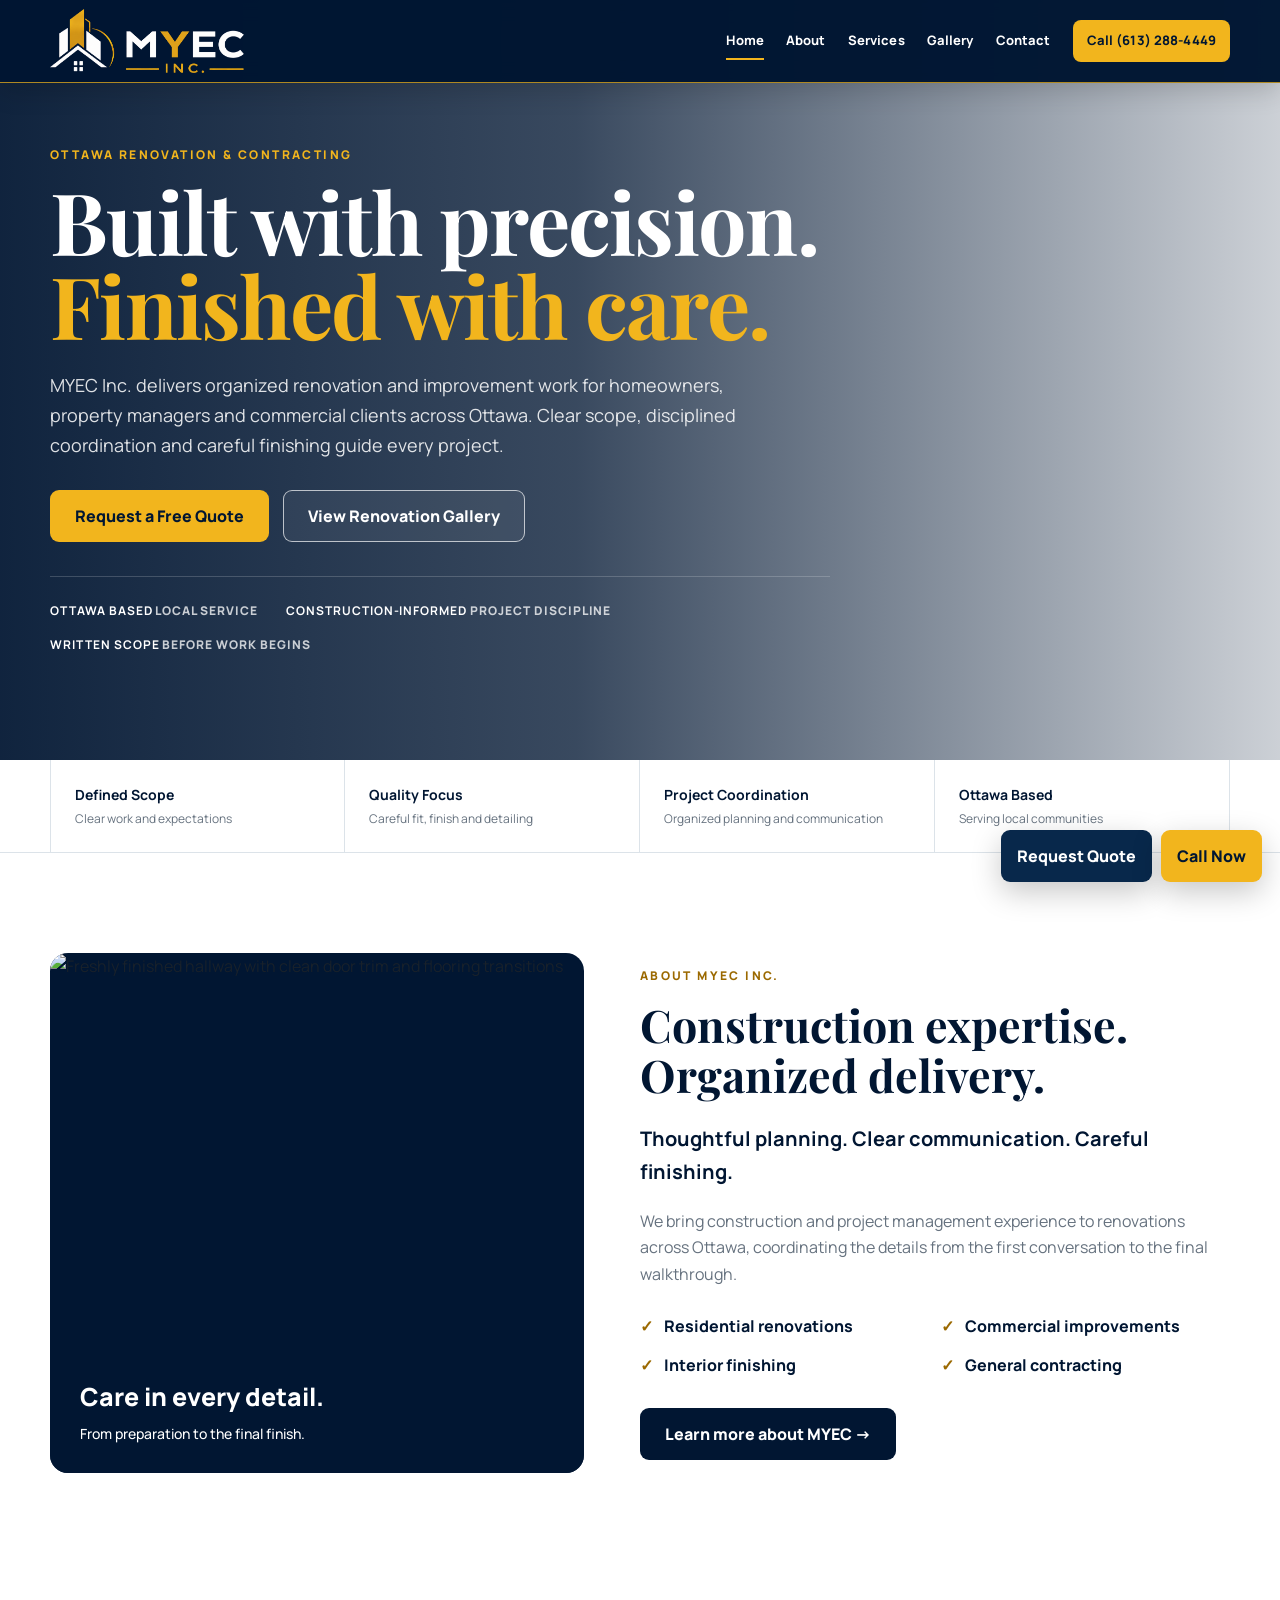
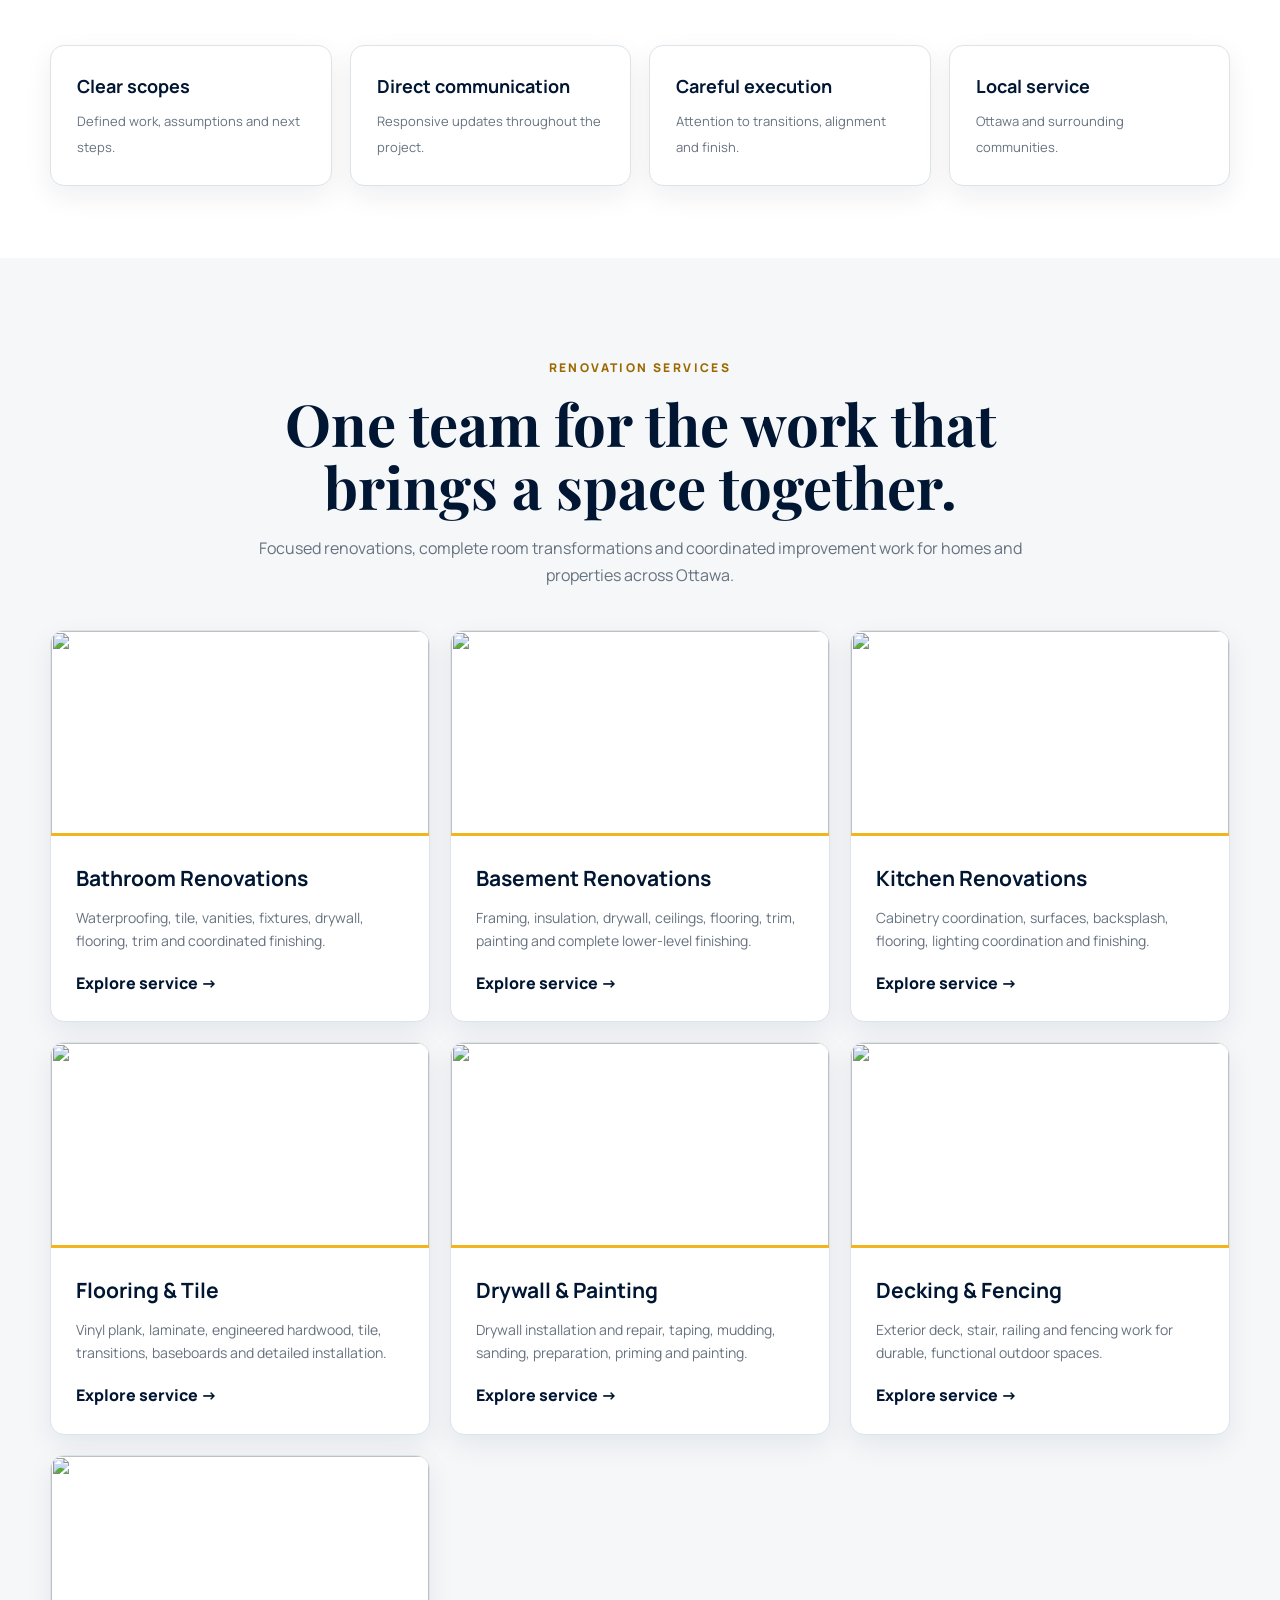
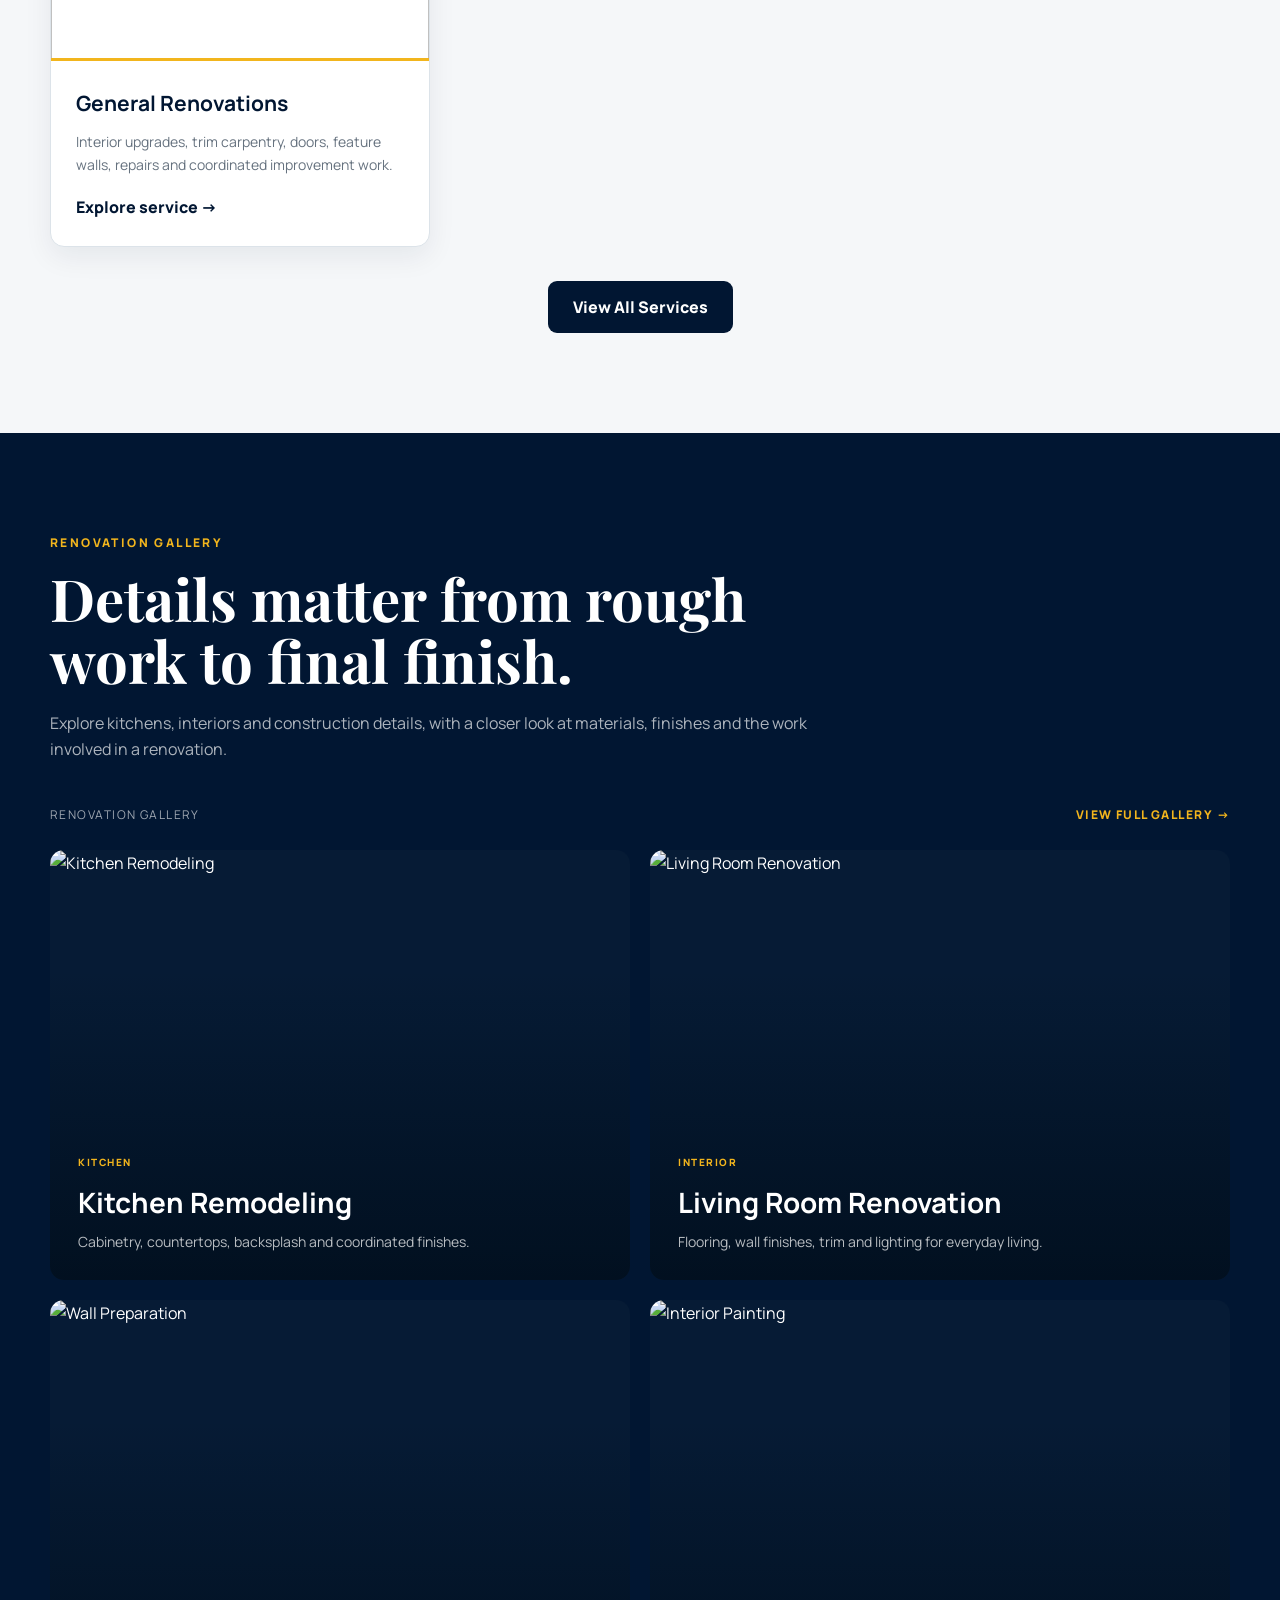
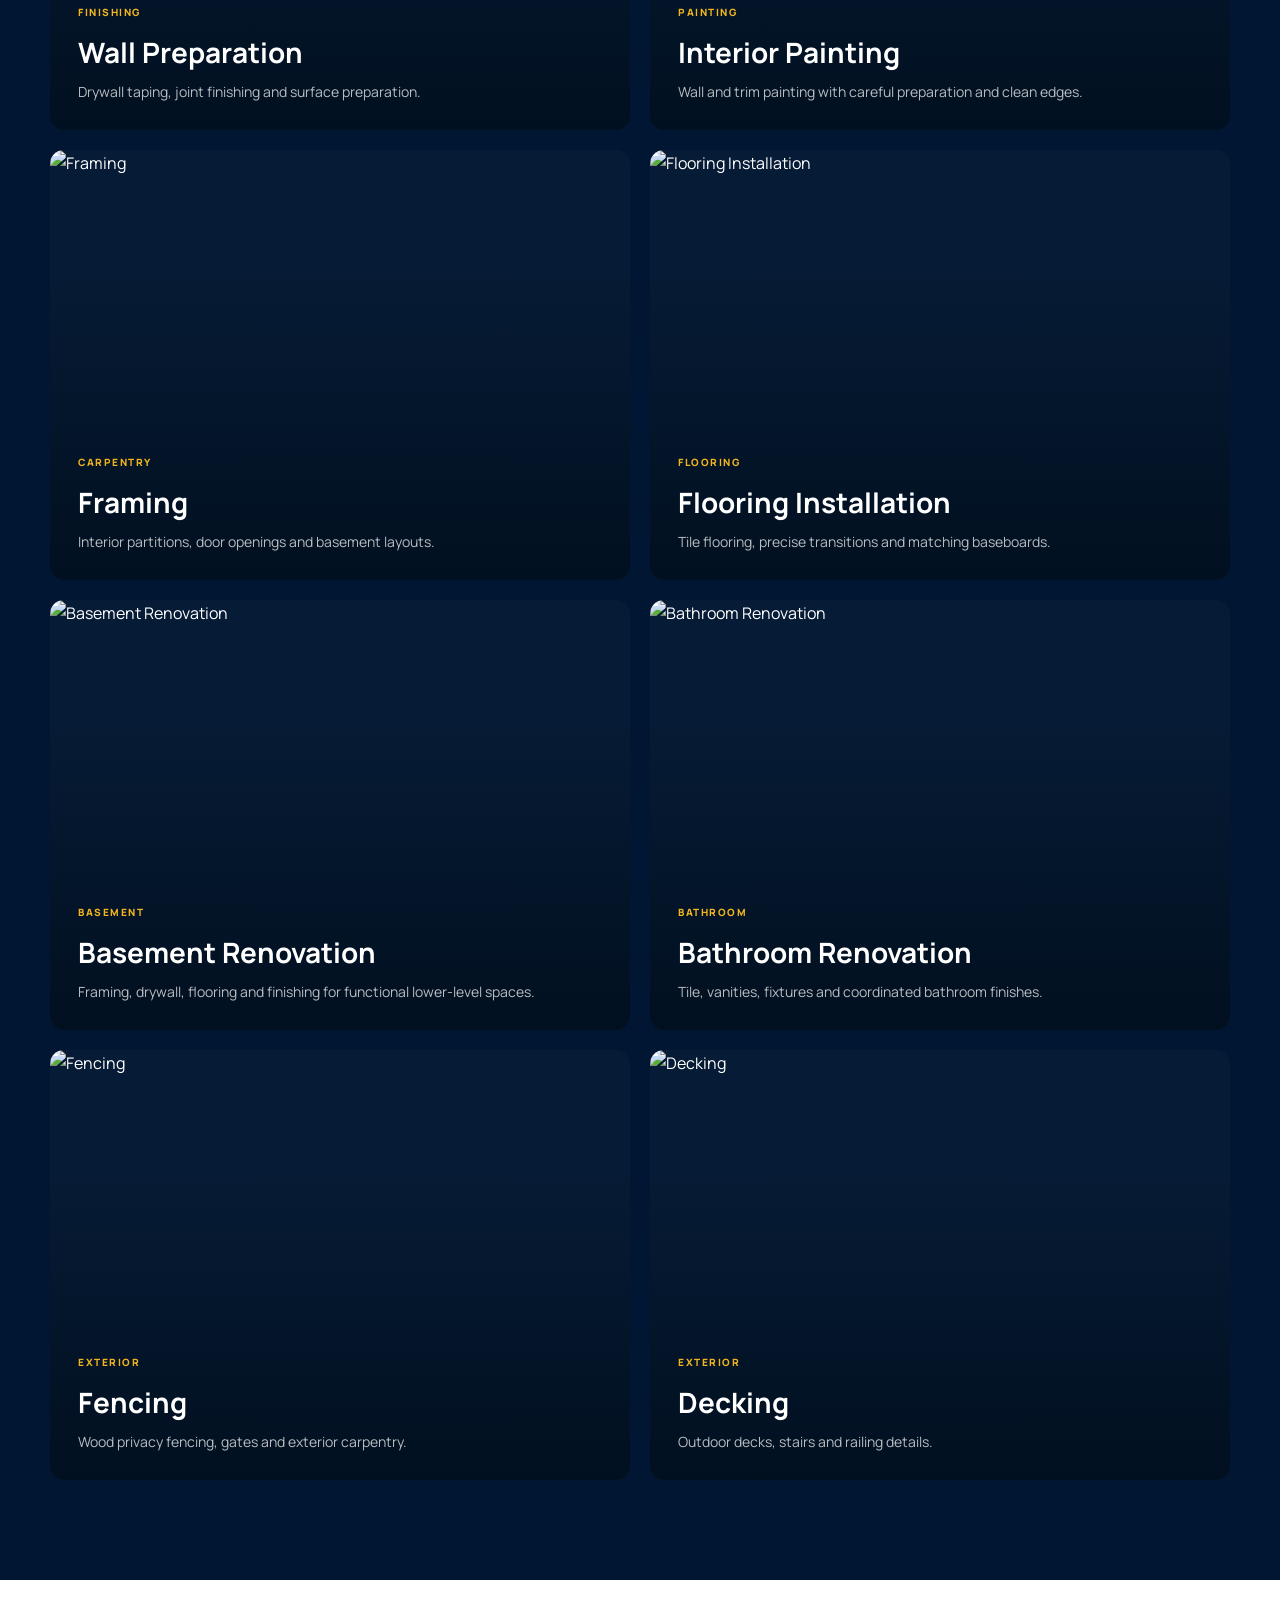
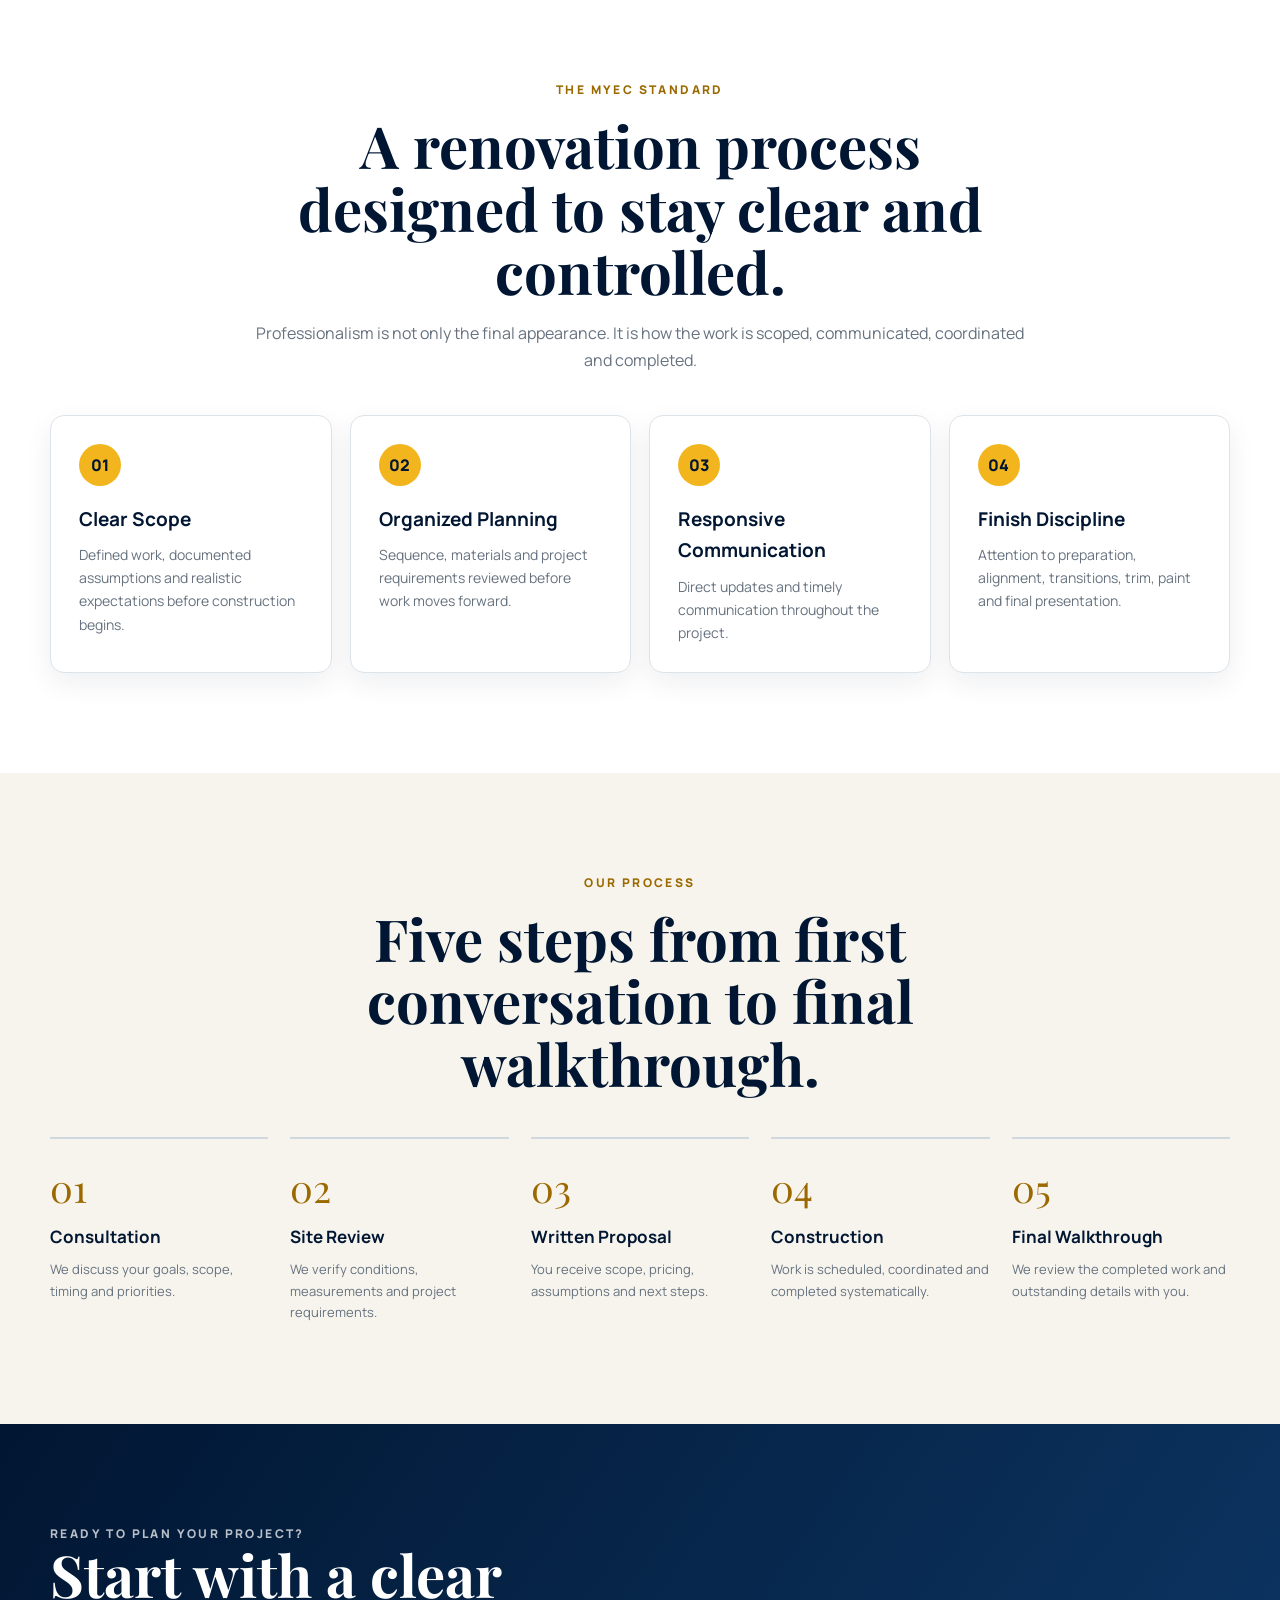
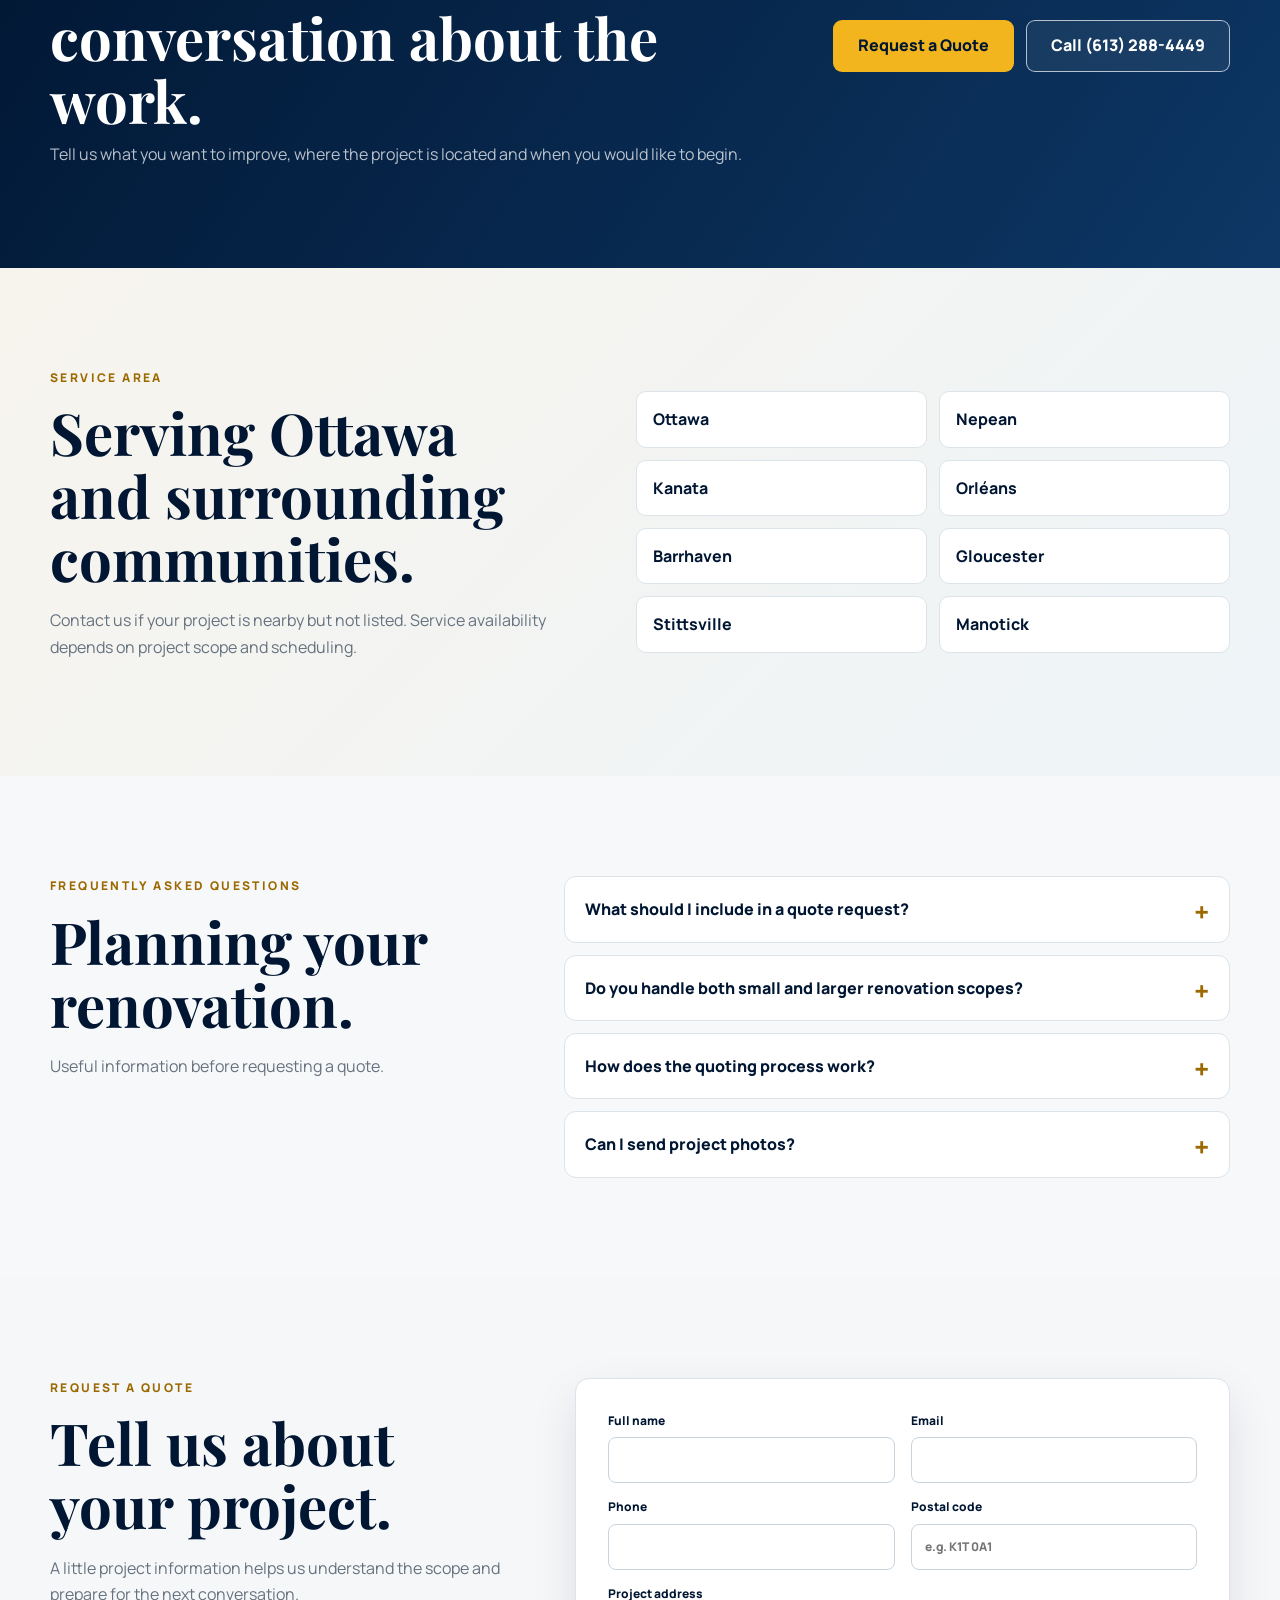
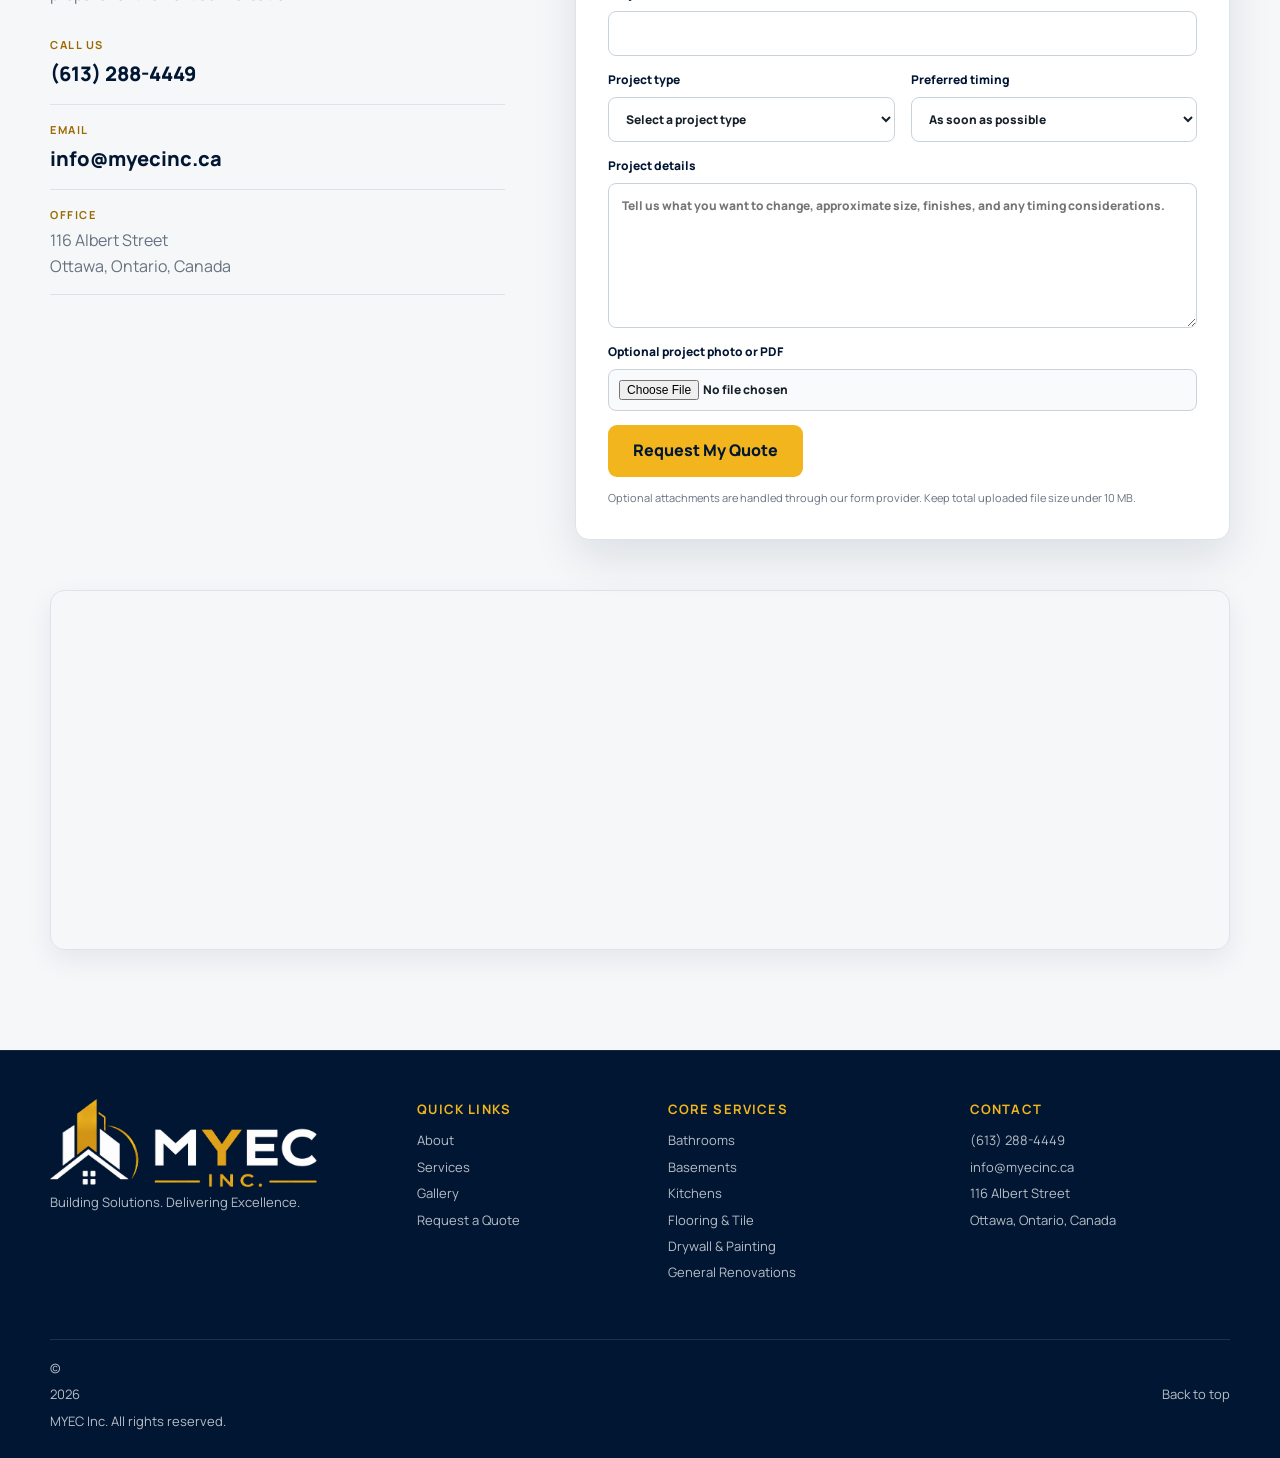
==== commit eb66be36: "v19-2" ====
--- a/index.html
+++ b/index.html
@@ -17,7 +17,7 @@
   <link rel="preconnect" href="https://fonts.gstatic.com" crossorigin>
   <link href="https://fonts.googleapis.com/css2?family=Manrope:wght@400;500;600;700;800&family=Playfair+Display:wght@700&display=swap" rel="stylesheet">
   <link rel="icon" type="image/png" href="assets/images/myec-icon.png">
-  <link rel="stylesheet" href="style.css?v=19.0">
+  <link rel="stylesheet" href="style.css?v=19.2">
 </head>
 <body id="top">
 <a class="skip-link" href="#main">Skip to content</a>
@@ -68,7 +68,7 @@
   <section class="section about about-refresh">
     <div class="container split">
       <div class="about-photo reveal">
-        <img src="assets/images/gallery-kitchen-2.jpg?v=18.1" alt="Kitchen cabinetry, tile backsplash and finished countertops" width="1536" height="1024" loading="lazy" decoding="async">
+        <img src="assets/images/unique-about-detail.jpg" alt="Freshly finished hallway with clean door trim and flooring transitions" width="1536" height="1024" loading="lazy" decoding="async">
         <div class="about-photo-label">Care in every detail.<span>From preparation to the final finish.</span></div>
       </div>
       <div class="about-copy reveal">
@@ -102,13 +102,13 @@
         <p>Focused renovations, complete room transformations and coordinated improvement work for homes and properties across Ottawa.</p>
       </div>
       <div class="service-grid">
-        <article class="service-card service-photo-card reveal"><img class="service-photo" src="assets/images/gallery-bathroom.jpg?v=18.1" alt="" width="1536" height="1024" loading="lazy" decoding="async"><div class="service-card-body"><h3>Bathroom Renovations</h3><p>Waterproofing, tile, vanities, fixtures, drywall, flooring, trim and coordinated finishing.</p><a aria-label="Explore Bathroom Renovations" href="bathroom-renovations.html">Explore service →</a></div></article>
-<article class="service-card service-photo-card reveal"><img class="service-photo" src="assets/images/gallery-basement.jpg?v=18.1" alt="" width="1536" height="1024" loading="lazy" decoding="async"><div class="service-card-body"><h3>Basement Renovations</h3><p>Framing, insulation, drywall, ceilings, flooring, trim, painting and complete lower-level finishing.</p><a aria-label="Explore Basement Renovations" href="basement-renovations.html">Explore service →</a></div></article>
-<article class="service-card service-photo-card reveal"><img class="service-photo" src="assets/images/gallery-kitchen-1.jpg?v=18.1" alt="" width="1536" height="1024" loading="lazy" decoding="async"><div class="service-card-body"><h3>Kitchen Renovations</h3><p>Cabinetry coordination, surfaces, backsplash, flooring, lighting coordination and finishing.</p><a aria-label="Explore Kitchen Renovations" href="kitchen-renovations.html">Explore service →</a></div></article>
-<article class="service-card service-photo-card reveal"><img class="service-photo" src="assets/images/gallery-flooring.jpg?v=18.1" alt="" width="1536" height="1024" loading="lazy" decoding="async"><div class="service-card-body"><h3>Flooring & Tile</h3><p>Vinyl plank, laminate, engineered hardwood, tile, transitions, baseboards and detailed installation.</p><a aria-label="Explore Flooring & Tile" href="flooring.html">Explore service →</a></div></article>
-<article class="service-card service-photo-card reveal"><img class="service-photo" src="assets/images/gallery-painting.jpg?v=18.1" alt="" width="1536" height="1024" loading="lazy" decoding="async"><div class="service-card-body"><h3>Drywall & Painting</h3><p>Drywall installation and repair, taping, mudding, sanding, preparation, priming and painting.</p><a aria-label="Explore Drywall & Painting" href="drywall-painting.html">Explore service →</a></div></article>
-<article class="service-card service-photo-card reveal"><img class="service-photo" src="assets/images/gallery-decking.jpg?v=18.1" alt="" width="1536" height="1024" loading="lazy" decoding="async"><div class="service-card-body"><h3>Decking & Fencing</h3><p>Exterior deck, stair, railing and fencing work for durable, functional outdoor spaces.</p><a aria-label="Explore Decking & Fencing" href="decking-fencing.html">Explore service →</a></div></article>
-<article class="service-card service-photo-card reveal"><img class="service-photo" src="assets/images/gallery-living-room-2.jpg?v=18.1" alt="" width="1536" height="1024" loading="lazy" decoding="async"><div class="service-card-body"><h3>General Renovations</h3><p>Interior upgrades, trim carpentry, doors, feature walls, repairs and coordinated improvement work.</p><a aria-label="Explore General Renovations" href="general-renovations.html">Explore service →</a></div></article>
+        <article class="service-card service-photo-card reveal"><img class="service-photo" src="assets/images/unique-service-bathroom.jpg" alt="" width="1536" height="1024" loading="lazy" decoding="async"><div class="service-card-body"><h3>Bathroom Renovations</h3><p>Waterproofing, tile, vanities, fixtures, drywall, flooring, trim and coordinated finishing.</p><a aria-label="Explore Bathroom Renovations" href="bathroom-renovations.html">Explore service →</a></div></article>
+<article class="service-card service-photo-card reveal"><img class="service-photo" src="assets/images/unique-service-basement.jpg" alt="" width="1536" height="1024" loading="lazy" decoding="async"><div class="service-card-body"><h3>Basement Renovations</h3><p>Framing, insulation, drywall, ceilings, flooring, trim, painting and complete lower-level finishing.</p><a aria-label="Explore Basement Renovations" href="basement-renovations.html">Explore service →</a></div></article>
+<article class="service-card service-photo-card reveal"><img class="service-photo" src="assets/images/unique-service-kitchen.jpg" alt="" width="1536" height="1024" loading="lazy" decoding="async"><div class="service-card-body"><h3>Kitchen Renovations</h3><p>Cabinetry coordination, surfaces, backsplash, flooring, lighting coordination and finishing.</p><a aria-label="Explore Kitchen Renovations" href="kitchen-renovations.html">Explore service →</a></div></article>
+<article class="service-card service-photo-card reveal"><img class="service-photo" src="assets/images/unique-service-flooring.jpg" alt="" width="1536" height="1024" loading="lazy" decoding="async"><div class="service-card-body"><h3>Flooring & Tile</h3><p>Vinyl plank, laminate, engineered hardwood, tile, transitions, baseboards and detailed installation.</p><a aria-label="Explore Flooring & Tile" href="flooring.html">Explore service →</a></div></article>
+<article class="service-card service-photo-card reveal"><img class="service-photo" src="assets/images/unique-service-painting.jpg" alt="" width="1536" height="1024" loading="lazy" decoding="async"><div class="service-card-body"><h3>Drywall & Painting</h3><p>Drywall installation and repair, taping, mudding, sanding, preparation, priming and painting.</p><a aria-label="Explore Drywall & Painting" href="drywall-painting.html">Explore service →</a></div></article>
+<article class="service-card service-photo-card reveal"><img class="service-photo" src="assets/images/unique-service-deck.jpg" alt="" width="1536" height="1024" loading="lazy" decoding="async"><div class="service-card-body"><h3>Decking & Fencing</h3><p>Exterior deck, stair, railing and fencing work for durable, functional outdoor spaces.</p><a aria-label="Explore Decking & Fencing" href="decking-fencing.html">Explore service →</a></div></article>
+<article class="service-card service-photo-card reveal"><img class="service-photo" src="assets/images/unique-service-general.jpg" alt="" width="1536" height="1024" loading="lazy" decoding="async"><div class="service-card-body"><h3>General Renovations</h3><p>Interior upgrades, trim carpentry, doors, feature walls, repairs and coordinated improvement work.</p><a aria-label="Explore General Renovations" href="general-renovations.html">Explore service →</a></div></article>
       </div>
       <div class="services-cta"><a class="btn btn-navy" href="services.html">View All Services</a></div>
     </div>
@@ -123,16 +123,16 @@
       </div>
       <div class="projects-topline"><span>Renovation gallery</span><a class="projects-link" href="projects.html">View full gallery →</a></div>
       <div class="project-grid">
-<article class="project-card reveal"><img src="assets/images/gallery-kitchen-1.jpg?v=18.1" alt="Kitchen Remodeling" width="1536" height="1024" loading="lazy" decoding="async"><div class="project-info"><span>Kitchen</span><h3>Kitchen Remodeling</h3><p>Cabinetry, countertops, backsplash and coordinated finishes.</p></div></article>
-<article class="project-card reveal"><img src="assets/images/gallery-living-room-1.jpg?v=18.1" alt="Living Room Renovation" width="1536" height="1024" loading="lazy" decoding="async"><div class="project-info"><span>Interior</span><h3>Living Room Renovation</h3><p>Flooring, wall finishes, trim and lighting for everyday living.</p></div></article>
-<article class="project-card reveal"><img src="assets/images/gallery-wall-finishing.jpg" alt="Wall Preparation" width="1536" height="1024" loading="lazy" decoding="async"><div class="project-info"><span>Finishing</span><h3>Wall Preparation</h3><p>Drywall taping, joint finishing and surface preparation.</p></div></article>
-<article class="project-card reveal"><img src="assets/images/gallery-painting.jpg" alt="Interior Painting" width="1536" height="1024" loading="lazy" decoding="async"><div class="project-info"><span>Painting</span><h3>Interior Painting</h3><p>Wall and trim painting with careful preparation and clean edges.</p></div></article>
-<article class="project-card reveal"><img src="assets/images/gallery-framing.jpg" alt="Framing" width="1536" height="1024" loading="lazy" decoding="async"><div class="project-info"><span>Carpentry</span><h3>Framing</h3><p>Interior partitions, door openings and basement layouts.</p></div></article>
-<article class="project-card reveal"><img src="assets/images/gallery-flooring.jpg" alt="Flooring Installation" width="1536" height="1024" loading="lazy" decoding="async"><div class="project-info"><span>Flooring</span><h3>Flooring Installation</h3><p>Wood flooring, precise transitions and matching baseboards.</p></div></article>
-<article class="project-card reveal"><img src="assets/images/gallery-basement.jpg?v=18.1" alt="Basement Renovation" width="1536" height="1024" loading="lazy" decoding="async"><div class="project-info"><span>Basement</span><h3>Basement Renovation</h3><p>Framing, drywall, flooring and finishing for functional lower-level spaces.</p></div></article>
-<article class="project-card reveal"><img src="assets/images/gallery-bathroom.jpg" alt="Bathroom Renovation" width="1536" height="1024" loading="lazy" decoding="async"><div class="project-info"><span>Bathroom</span><h3>Bathroom Renovation</h3><p>Tile, vanities, fixtures and coordinated bathroom finishes.</p></div></article>
-<article class="project-card reveal"><img src="assets/images/gallery-fencing.jpg" alt="Fencing" width="1536" height="1024" loading="lazy" decoding="async"><div class="project-info"><span>Exterior</span><h3>Fencing</h3><p>Wood privacy fencing, gates and exterior carpentry.</p></div></article>
-<article class="project-card reveal"><img src="assets/images/gallery-decking.jpg" alt="Decking" width="1536" height="1024" loading="lazy" decoding="async"><div class="project-info"><span>Exterior</span><h3>Decking</h3><p>Outdoor decks, stairs and railing details.</p></div></article>
+<article class="project-card reveal"><img src="assets/images/unique-home-kitchen.jpg" alt="Kitchen Remodeling" width="1536" height="1024" loading="lazy" decoding="async"><div class="project-info"><span>Kitchen</span><h3>Kitchen Remodeling</h3><p>Cabinetry, countertops, backsplash and coordinated finishes.</p></div></article>
+<article class="project-card reveal"><img src="assets/images/unique-home-living.jpg" alt="Living Room Renovation" width="1536" height="1024" loading="lazy" decoding="async"><div class="project-info"><span>Interior</span><h3>Living Room Renovation</h3><p>Flooring, wall finishes, trim and lighting for everyday living.</p></div></article>
+<article class="project-card reveal"><img src="assets/images/unique-home-drywall.jpg" alt="Wall Preparation" width="1536" height="1024" loading="lazy" decoding="async"><div class="project-info"><span>Finishing</span><h3>Wall Preparation</h3><p>Drywall taping, joint finishing and surface preparation.</p></div></article>
+<article class="project-card reveal"><img src="assets/images/unique-home-painting.jpg" alt="Interior Painting" width="1536" height="1024" loading="lazy" decoding="async"><div class="project-info"><span>Painting</span><h3>Interior Painting</h3><p>Wall and trim painting with careful preparation and clean edges.</p></div></article>
+<article class="project-card reveal"><img src="assets/images/unique-home-framing.jpg" alt="Framing" width="1536" height="1024" loading="lazy" decoding="async"><div class="project-info"><span>Carpentry</span><h3>Framing</h3><p>Interior partitions, door openings and basement layouts.</p></div></article>
+<article class="project-card reveal"><img src="assets/images/unique-home-flooring.jpg" alt="Flooring Installation" width="1536" height="1024" loading="lazy" decoding="async"><div class="project-info"><span>Flooring</span><h3>Flooring Installation</h3><p>Tile flooring, precise transitions and matching baseboards.</p></div></article>
+<article class="project-card reveal"><img src="assets/images/unique-home-basement.jpg" alt="Basement Renovation" width="1536" height="1024" loading="lazy" decoding="async"><div class="project-info"><span>Basement</span><h3>Basement Renovation</h3><p>Framing, drywall, flooring and finishing for functional lower-level spaces.</p></div></article>
+<article class="project-card reveal"><img src="assets/images/unique-home-bathroom.jpg" alt="Bathroom Renovation" width="1536" height="1024" loading="lazy" decoding="async"><div class="project-info"><span>Bathroom</span><h3>Bathroom Renovation</h3><p>Tile, vanities, fixtures and coordinated bathroom finishes.</p></div></article>
+<article class="project-card reveal"><img src="assets/images/unique-home-fencing.jpg" alt="Fencing" width="1536" height="1024" loading="lazy" decoding="async"><div class="project-info"><span>Exterior</span><h3>Fencing</h3><p>Wood privacy fencing, gates and exterior carpentry.</p></div></article>
+<article class="project-card reveal"><img src="assets/images/unique-home-decking.jpg" alt="Decking" width="1536" height="1024" loading="lazy" decoding="async"><div class="project-info"><span>Exterior</span><h3>Decking</h3><p>Outdoor decks, stairs and railing details.</p></div></article>
       </div>
     </div>
   </section>
@@ -310,7 +310,7 @@
   <a href="tel:+16132884449">Call</a>
   <a href="contact.html">Request Quote</a>
 </div>
-<script src="script.js?v=18.2" defer></script>
+<script src="script.js?v=19.2" defer></script>
 <div class="lightbox" id="lightbox" aria-hidden="true">
   <button class="lightbox-close" aria-label="Close image">×</button>
   <button class="lightbox-prev" aria-label="Previous image">‹</button>
--- a/style.css
+++ b/style.css
@@ -65,7 +65,7 @@
 
 /* Hero */
 .hero{min-height:760px;display:flex;align-items:center;position:relative;color:#fff;background:center/cover no-repeat}
-.hero-kitchen{background-image:url('assets/images/gallery-kitchen-1.jpg?v=18.1')}
+.hero-kitchen{background-image:url('assets/images/unique-hero-kitchen.jpg')}
 .hero-shade{position:absolute;inset:0;background:linear-gradient(90deg,rgba(1,22,50,.94) 0%,rgba(1,22,50,.78) 45%,rgba(1,22,50,.20) 100%)}
 .hero-content{position:relative;z-index:2;padding-top:120px;padding-bottom:80px}
 .hero h1{margin:0 0 24px;max-width:940px;font-size:clamp(52px,7vw,86px);line-height:.98;letter-spacing:-.02em}
@@ -350,6 +350,19 @@
 .service-card-body p{flex:1}
 .service-card-body a:after{content:"";position:absolute;inset:0;z-index:1}
 .service-photo-card:focus-within{outline:3px solid var(--gold);outline-offset:4px}
+.service-photo-grid .service-photo{height:auto;aspect-ratio:3/2;object-fit:cover}
+.service-photo-grid h2{font-family:Manrope,Arial,sans-serif;font-size:24px;line-height:1.3;margin:0 0 12px;color:var(--navy)}
+.service-photo-grid .service-card-body{padding:28px}
+.service-photo-grid .service-card-body a{color:var(--navy);font-weight:800;text-decoration:none}
+.construction-section{background:#fff;border-top:1px solid var(--line)}
+.construction-grid{display:grid;grid-template-columns:repeat(2,minmax(0,1fr));gap:24px}
+.construction-card{overflow:hidden;border:1px solid var(--line);border-radius:var(--radius);background:var(--cream,#faf8f4)}
+.construction-card>img{display:block;width:100%;height:auto;aspect-ratio:3/2;object-fit:cover}
+.construction-copy{padding:28px}
+.construction-copy h3{font-size:25px;line-height:1.3;margin:0 0 12px;color:var(--navy)}
+.construction-copy p:not(.eyebrow){color:var(--muted)}
+.construction-copy a{color:var(--navy);font-weight:800;text-underline-offset:4px}
+@media(max-width:680px){.construction-grid{grid-template-columns:1fr}.construction-copy,.service-photo-grid .service-card-body{padding:22px}}
 @media(max-width:980px){.about-refresh .split{gap:32px}.about-photo>img{height:380px}}
 @media(max-width:680px){.about-photo>img{height:300px}.service-photo{height:210px}.about-photo-label{padding:50px 22px 24px}.about-refresh h2{font-size:34px}}
 @media(prefers-reduced-motion:reduce){.reveal{opacity:1!important;transform:none!important;transition:none!important}.service-photo-card{transition:none}.service-photo-card:hover{transform:none}}
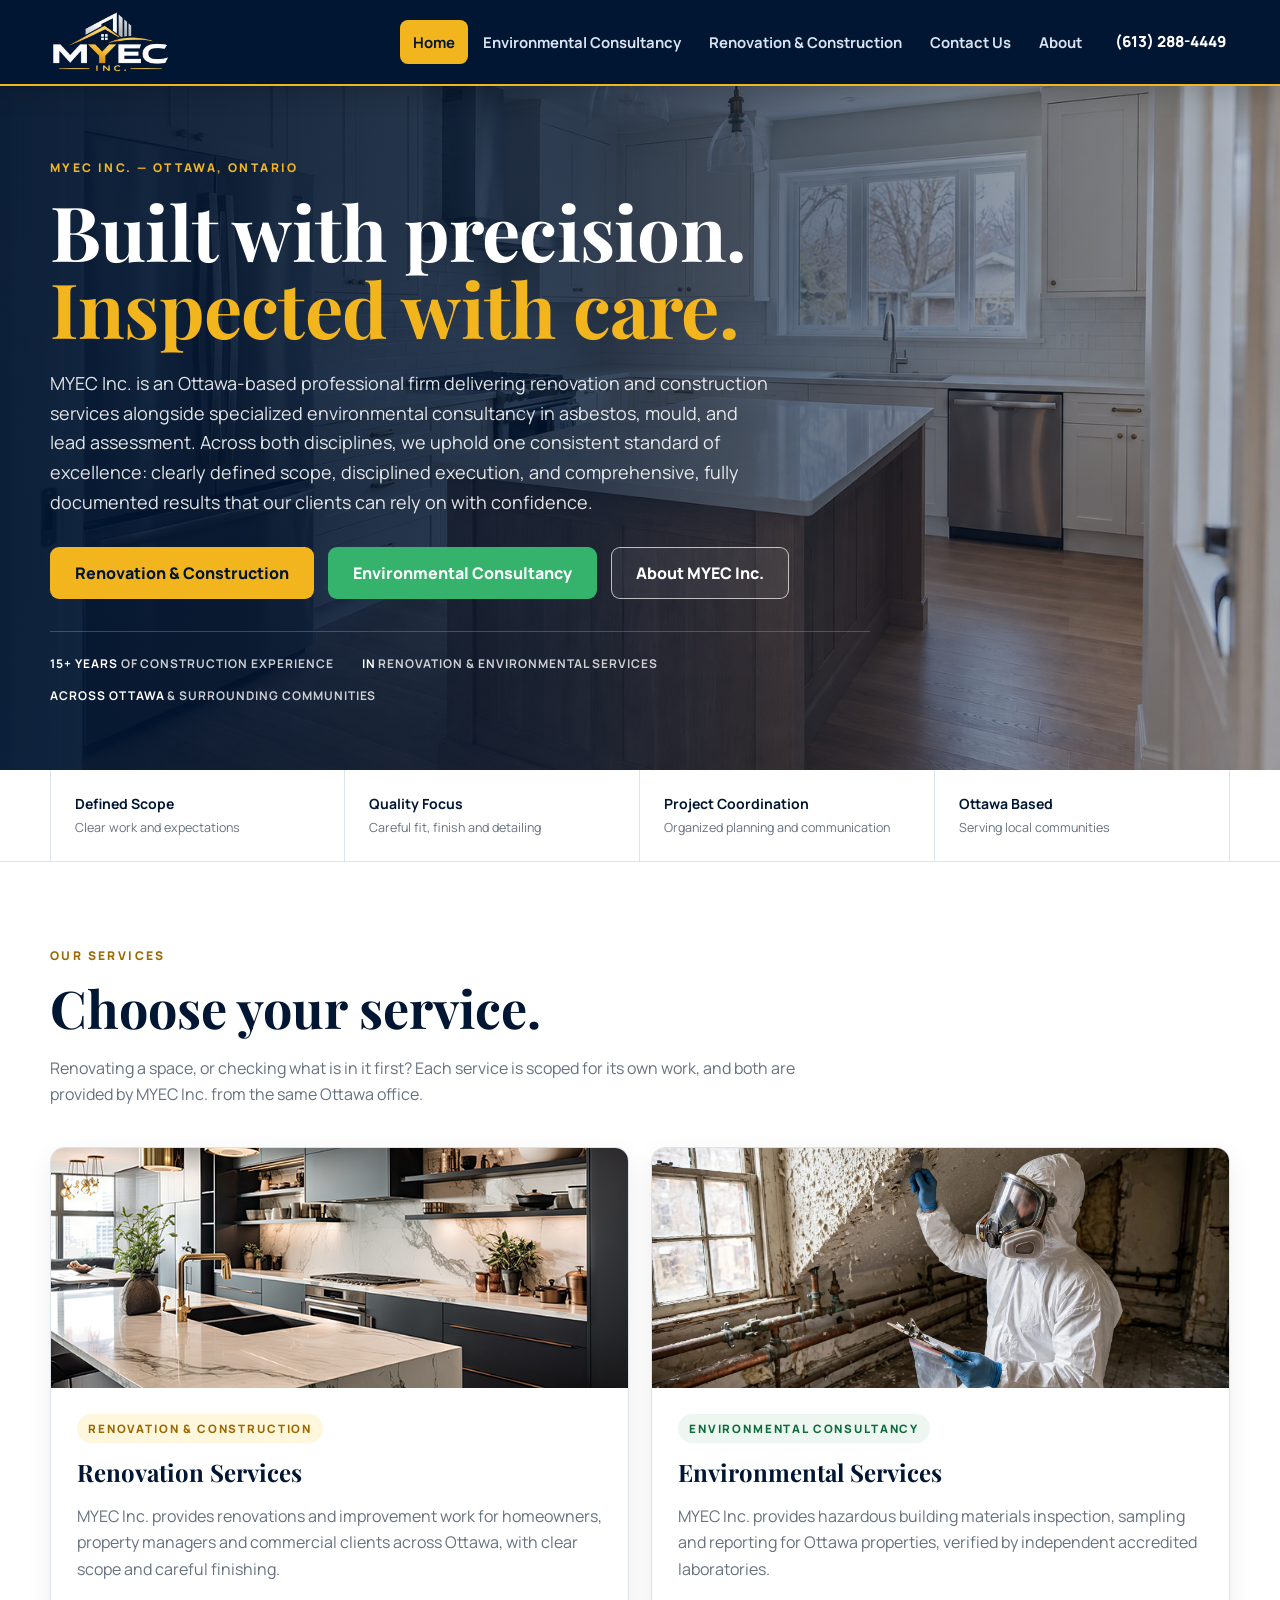
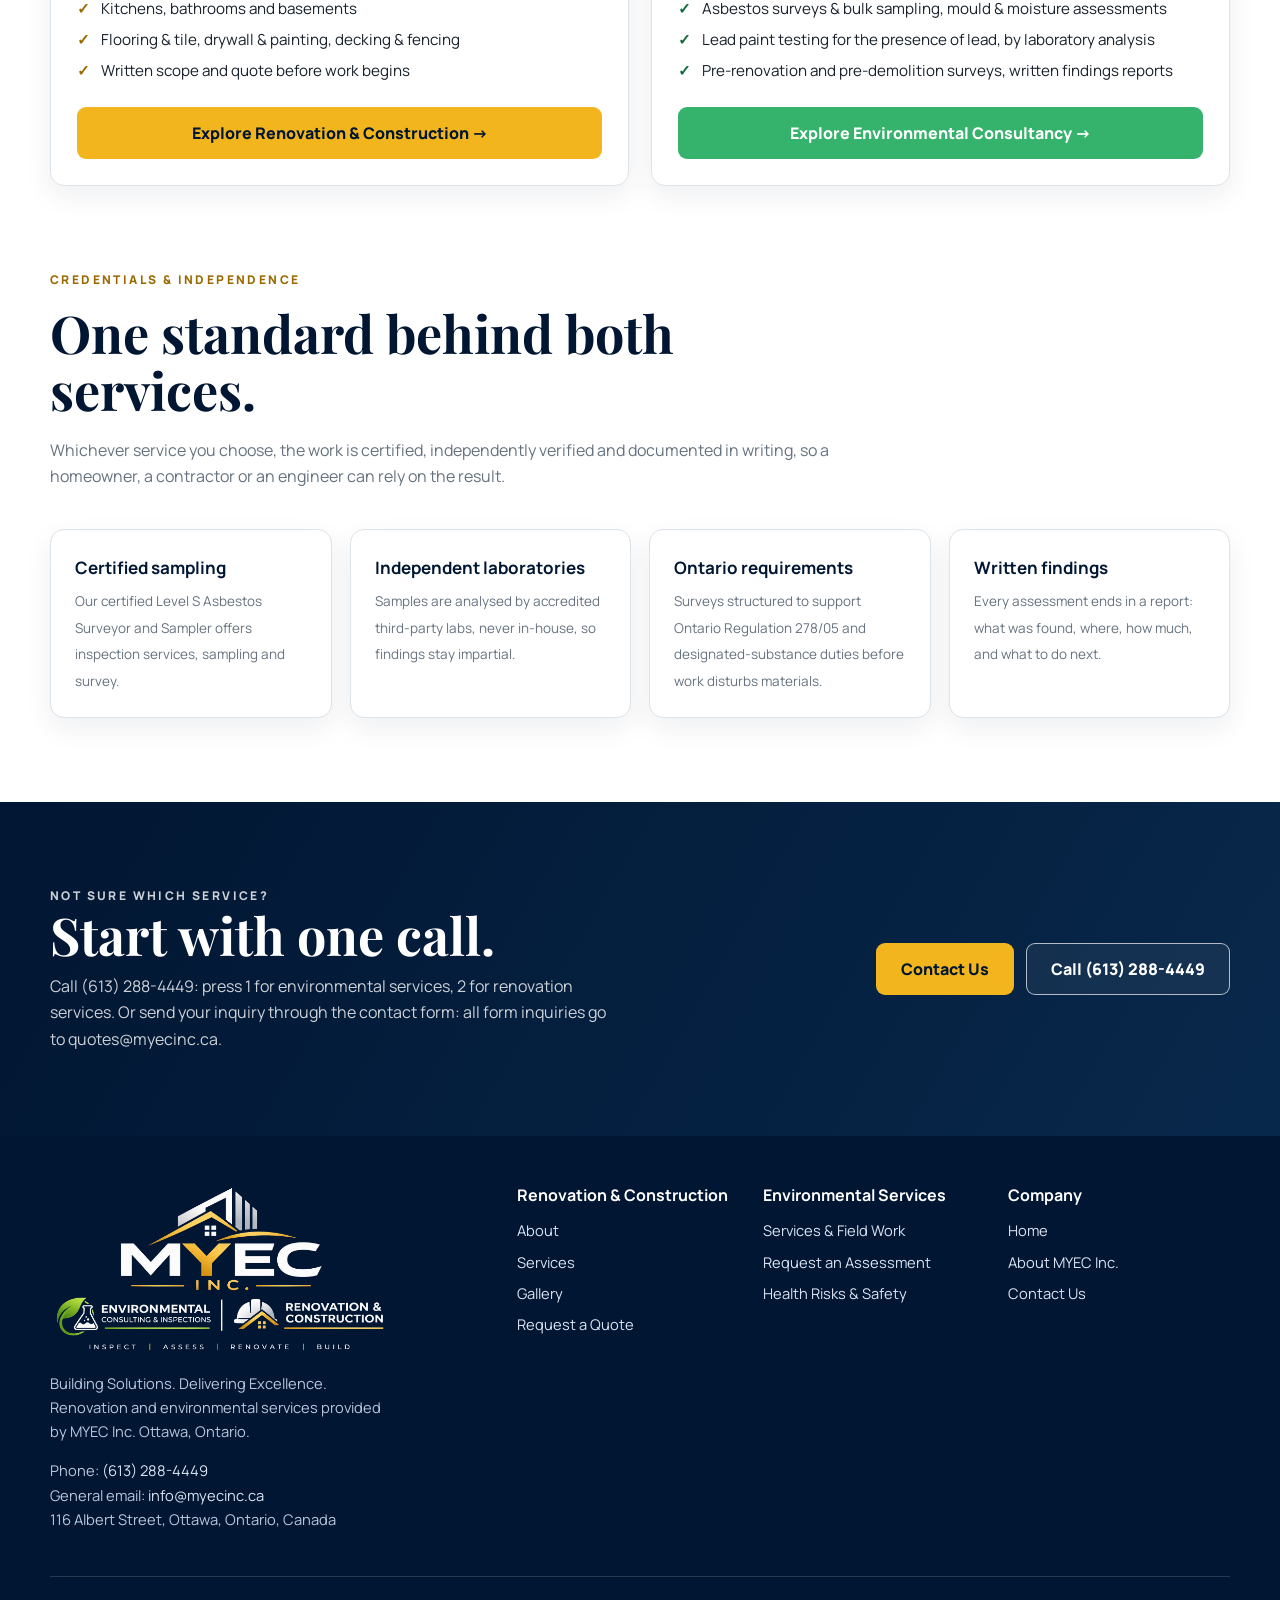
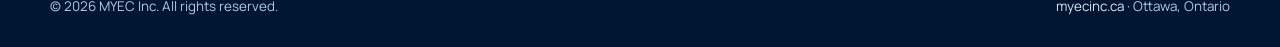
==== commit d704cc62: "Publish new MYEC homepage with Renovation and Environmental divisions" ====
--- a/index.html
+++ b/index.html
@@ -1,52 +1,488 @@
-<!DOCTYPE html>
+<!doctype html>
 <html lang="en">
 <head>
-  <meta charset="UTF-8">
-  <meta name="viewport" content="width=device-width, initial-scale=1">
-  <meta name="description" content="MYEC Inc. provides professional bathroom, basement, kitchen, flooring, drywall, painting, decking, fencing and general renovation services in Ottawa and surrounding communities.">
-  <meta name="robots" content="index, follow">
-  <link rel="canonical" href="https://myecinc.ca/">
-  <meta property="og:title" content="MYEC Inc. | Ottawa Renovation & Contracting">
-  <meta property="og:description" content="MYEC Inc. provides professional bathroom, basement, kitchen, flooring, drywall, painting, decking, fencing and general renovation services in Ottawa and surrounding communities.">
-  <meta property="og:type" content="website">
-  <meta property="og:url" content="https://myecinc.ca/">
-  <meta property="og:image" content="https://myecinc.ca/assets/images/gallery-kitchen-1.jpg?v=18.1">
-  <meta name="theme-color" content="#011632">
-  <title>MYEC Inc. | Ottawa Renovation & Contracting</title>
-  <link rel="preconnect" href="https://fonts.googleapis.com">
-  <link rel="preconnect" href="https://fonts.gstatic.com" crossorigin>
-  <link href="https://fonts.googleapis.com/css2?family=Manrope:wght@400;500;600;700;800&family=Playfair+Display:wght@700&display=swap" rel="stylesheet">
-  <link rel="icon" type="image/png" href="assets/images/myec-icon.png">
-  <link rel="stylesheet" href="style.css?v=19.2">
+<meta charset="utf-8">
+<meta name="viewport" content="width=device-width, initial-scale=1, viewport-fit=cover">
+<meta name="color-scheme" content="light">
+<link rel="icon" href="data:,">
+<title>MYEC Inc. | Renovation &amp; Environmental Services, Ottawa</title>
+<meta name="description" content="MYEC Inc. provides renovation and construction services and environmental consultancy in Ottawa: asbestos, mould and lead assessment, sampling and written findings reports. Call (613) 288-4449.">
+<link rel="preconnect" href="https://fonts.googleapis.com">
+<link rel="preconnect" href="https://fonts.gstatic.com" crossorigin>
+<link href="https://fonts.googleapis.com/css2?family=Manrope:wght@400;500;600;700;800&family=Playfair+Display:wght@700;800&display=swap" rel="stylesheet">
+<style>
+/* ===== Live-site design system (myecinc.ca style.css v19.2) ===== */
+:root{
+  --navy:#011632; --navy-2:#08284b; --navy-3:#0d3765;
+  --gold:#f2b51d; --gold-light:#ffd15b; --gold-dark:#9b6900;
+  --ink:#18212b; --muted:#66727f; --paper:#f5f7f9; --paper-warm:#f7f4ed; --line:#dce3e9;
+  --radius:14px; --shadow:0 18px 45px rgba(1,22,50,.10); --shadow-soft:0 10px 28px rgba(1,22,50,.07);
+  /* Environmental green system — same roles as navy/gold above */
+  --green:#06301f; --green-2:#0b4a30; --green-3:#116644;
+  --gaccent:#35b26b; --gaccent-light:#7ed492; --gaccent-dark:#0e6b3c;
+  --gpaper:#eef6f1; --gline:#cfe3d6;
+}
+*{box-sizing:border-box}
+html{scroll-behavior:smooth;scroll-padding-top:110px;-webkit-text-size-adjust:100%;text-size-adjust:100%}
+body{margin:0;font-family:Manrope,Arial,sans-serif;color:var(--ink);line-height:1.65;background:#fff;font-size:16px}
+html,body{overflow-x:clip}
+img{max-width:100%;display:block}
+a{color:inherit}
+button,input,select,textarea{font:inherit}
+button{cursor:pointer}
+.container{width:min(1180px,calc(100% - 40px));margin-inline:auto}
+h1,h2{font-family:"Playfair Display",Georgia,serif}
+section[id],#env-top{scroll-margin-top:118px}
+/* ===== Gateway header (main page menu, in the order requested) ===== */
+/* Fully opaque: a translucent sticky header let page headings ghost
+   through it while scrolling (the "About MYEC Inc." title showing
+   through the navy band). A solid background makes that impossible. */
+header.site{position:sticky;top:0;z-index:60;background:var(--navy);border-bottom:2px solid var(--gold);box-shadow:0 8px 24px rgba(0,0,0,.16);color:#fff;transition:background .25s}
+body.env-mode header.site{background:var(--green);border-bottom-color:var(--gaccent)}
+.header-in{display:flex;align-items:center;gap:16px;padding:10px 0;flex-wrap:wrap}
+.logo{display:flex;align-items:center;gap:12px;text-decoration:none}
+.brand-logo{height:64px;width:auto;max-width:210px;object-fit:contain}
+footer.site .brand-logo-full{width:340px;height:auto;max-width:100%;margin-bottom:14px}
+.logo-panel{background:#fff;display:flex;align-items:center;justify-content:center;height:240px;border-bottom:1px solid var(--line);padding:22px}
+.logo-panel img{max-height:196px;width:auto;max-width:82%;object-fit:contain}
+nav.main{display:flex;gap:2px;margin-left:auto;flex-wrap:wrap}
+nav.main button{background:none;border:0;color:#dbe3f2;font-weight:700;font-size:.93rem;padding:10px 13px;border-radius:8px;min-height:44px}
+nav.main button:hover{background:rgba(255,255,255,.09);color:#fff}
+nav.main button.active{background:var(--gold);color:var(--navy)}
+body.env-mode nav.main button.active{background:var(--gaccent-light);color:var(--green)}
+.phone-link{color:#fff;text-decoration:none;font-weight:800;white-space:nowrap;padding:10px 4px;font-size:.95rem}
+/* Hamburger toggles — hidden on desktop, shown when the nav collapses */
+.nav-toggle{display:none;background:rgba(255,255,255,.06);border:1px solid rgba(255,255,255,.4);border-radius:9px;width:46px;height:46px;padding:0;flex:none;flex-direction:column;align-items:center;justify-content:center;gap:5px;margin-left:auto;-webkit-tap-highlight-color:transparent;touch-action:manipulation}
+.nav-toggle span{display:block;width:22px;height:2px;background:#fff;border-radius:2px}
+.nav-toggle[aria-expanded="true"]{background:rgba(255,255,255,.16)}
+/* ===== Shared live-site components ===== */
+.view{display:none}.view.active{display:block}
+.btn{display:inline-flex;align-items:center;justify-content:center;gap:8px;min-height:52px;padding:0 24px;border:1px solid transparent;border-radius:9px;text-decoration:none;font-weight:800;cursor:pointer;background:none}
+.btn-gold{background:var(--gold);color:var(--navy)}.btn-gold:hover{background:var(--gold-light)}
+.btn-navy{background:var(--navy);color:#fff}.btn-navy:hover{background:var(--navy-2)}
+.btn-outline{border-color:rgba(255,255,255,.68);color:#fff;background:rgba(255,255,255,.06)}.btn-outline:hover{background:#fff;color:var(--navy)}
+.btn-outline-dark{border-color:var(--navy);color:var(--navy);background:transparent}
+.btn-green{background:var(--gaccent);color:#fff}.btn-green:hover{background:var(--gaccent-dark)}
+.btn-green-solid{background:var(--green);color:#fff}.btn-green-solid:hover{background:var(--green-2)}
+.btn-outline-green{border-color:var(--green);color:var(--green);background:transparent}
+.section{padding:84px 0}.section-sm{padding:56px 0}
+.eyebrow{margin:0 0 14px;text-transform:uppercase;letter-spacing:.2em;font-size:12px;font-weight:800;color:var(--gold)}
+.eyebrow.dark{color:var(--gold-dark)}
+.eyebrow.gdark{color:var(--gaccent-dark)}
+.section h2,.hero h1{font-family:"Playfair Display",Georgia,serif}
+.section h2{margin:0 0 18px;color:var(--navy);font-size:clamp(32px,4.4vw,52px);line-height:1.1}
+.section-heading{max-width:780px;margin-bottom:40px}
+.section-heading.center{text-align:center;margin-inline:auto}
+.section-heading p:last-child{color:var(--muted)}
+.lead{font-size:20px;font-weight:700;color:var(--navy)}
+.muted{color:var(--muted)}
+/* Hero — live site pattern */
+.hero{min-height:640px;display:flex;align-items:center;position:relative;color:#fff;background:center/cover no-repeat}
+.hero-shade{position:absolute;inset:0;background:linear-gradient(90deg,rgba(1,22,50,.94) 0%,rgba(1,22,50,.78) 45%,rgba(1,22,50,.22) 100%)}
+.hero-shade.green{background:linear-gradient(90deg,rgba(6,48,31,.95) 0%,rgba(6,48,31,.80) 45%,rgba(6,48,31,.25) 100%)}
+.hero-content{position:relative;z-index:2;padding:72px 0 64px;width:min(1180px,calc(100% - 40px));margin-inline:auto}
+.hero h1{margin:0 0 22px;max-width:940px;font-size:clamp(44px,6.4vw,76px);line-height:1.02;letter-spacing:-.01em}
+.hero h1 span{color:var(--gold)}
+.hero h1 span.g{color:var(--gaccent-light)}
+.hero-copy{max-width:720px;font-size:18px;color:rgba(255,255,255,.88);margin:0}
+.hero-actions{display:flex;gap:14px;flex-wrap:wrap;margin-top:30px}
+.hero-proof{display:flex;flex-wrap:wrap;gap:12px 28px;margin-top:32px;padding-top:22px;border-top:1px solid rgba(255,255,255,.2);max-width:820px}
+.hero-proof span{font-size:12px;text-transform:uppercase;letter-spacing:.08em;font-weight:700;color:rgba(255,255,255,.78)}
+.hero-proof strong{color:#fff}
+/* Trust strip */
+.trust-strip{background:#fff;border-bottom:1px solid var(--line)}
+.trust-grid{display:grid;grid-template-columns:repeat(4,1fr)}
+.trust-grid div{padding:22px 24px;border-right:1px solid var(--line)}
+.trust-grid div:first-child{border-left:1px solid var(--line)}
+.trust-grid strong,.trust-grid span{display:block}
+.trust-grid strong{color:var(--navy);font-size:14px}
+.trust-grid span{margin-top:3px;color:var(--muted);font-size:12.5px}
+/* Split / about */
+.split{display:grid;grid-template-columns:.95fr 1.05fr;gap:64px;align-items:start}
+.about-photo{position:relative}
+.about-photo img{border-radius:var(--radius);width:100%;height:100%;min-height:340px;object-fit:cover;box-shadow:var(--shadow)}
+.about-photo-label{position:absolute;left:18px;bottom:18px;background:rgba(1,22,50,.92);color:#fff;border-radius:10px;padding:12px 16px;font-weight:800;font-size:.95rem}
+.about-photo-label span{display:block;font-weight:500;font-size:.82rem;color:rgba(255,255,255,.75)}
+.about-photo-label.green{background:rgba(6,48,31,.93)}
+.about-copy p{color:var(--muted)}
+.checks{display:grid;grid-template-columns:1fr 1fr;gap:12px;margin:24px 0}
+.checks span{position:relative;padding-left:24px;color:var(--navy);font-weight:700}
+.checks span::before{content:"✓";position:absolute;left:0;color:var(--gold-dark);font-weight:900}
+.checks.g span::before{color:var(--gaccent-dark)}
+.stat-grid{display:grid;grid-template-columns:repeat(4,1fr);gap:18px}
+.stat-card{padding:24px;border:1px solid var(--line);border-radius:var(--radius);background:#fff;box-shadow:var(--shadow-soft)}
+.stat-card strong{display:block;color:var(--navy);font-size:17px;margin-bottom:5px}
+.stat-card span{color:var(--muted);font-size:13.5px}
+/* Services */
+.services{background:var(--paper)}
+.services.g{background:var(--gpaper)}
+.service-grid{display:grid;grid-template-columns:repeat(3,1fr);gap:20px}
+.service-card{overflow:hidden;border:1px solid var(--line);border-radius:var(--radius);background:#fff;box-shadow:var(--shadow-soft);display:flex;flex-direction:column}
+.service-card img{height:190px;width:100%;object-fit:cover}
+.service-card-body{padding:22px 24px 24px;display:flex;flex-direction:column;gap:8px;flex:1}
+.service-card h3{margin:0;color:var(--navy);font-size:20px;font-family:Manrope,sans-serif}
+.service-card p{margin:0;color:var(--muted);font-size:14.5px;flex:1}
+.service-card a{color:var(--navy);font-weight:800;text-decoration:none}
+.service-card a:hover{text-decoration:underline}
+.services-cta{display:flex;justify-content:center;margin-top:32px;gap:12px;flex-wrap:wrap}
+/* Gallery */
+.projects{background:var(--navy);color:#fff}
+.projects.g{background:var(--green)}
+.projects h2{color:#fff}
+.projects .section-heading p:last-child{color:rgba(255,255,255,.68)}
+.projects-topline{display:flex;align-items:center;justify-content:space-between;gap:20px;margin:0 0 24px;color:rgba(255,255,255,.62);font-size:12px;text-transform:uppercase;letter-spacing:.12em;font-weight:700}
+.projects-link{color:var(--gold);font-weight:800;text-decoration:none}
+.projects-link.g{color:var(--gaccent-light)}
+.project-grid{display:grid;grid-template-columns:repeat(3,1fr);gap:20px}
+.project-card{background:#fff;color:var(--ink);border-radius:var(--radius);overflow:hidden}
+.project-card img{height:200px;width:100%;object-fit:cover}
+.project-info{padding:18px 20px 20px}
+.project-info span{font-size:11.5px;font-weight:800;letter-spacing:.12em;text-transform:uppercase;color:var(--gold-dark)}
+.project-info span.g{color:var(--gaccent-dark)}
+.project-info h3{margin:4px 0 6px;font-size:19px;color:var(--navy);font-family:Manrope,sans-serif}
+.project-info p{margin:0;color:var(--muted);font-size:14px}
+/* Standard + process */
+.why-grid{display:grid;grid-template-columns:repeat(4,1fr);gap:18px}
+.why-card{padding:26px;border:1px solid var(--line);border-radius:var(--radius);background:#fff;box-shadow:var(--shadow-soft)}
+.why-card>span{font-family:"Playfair Display",serif;font-size:30px;font-weight:800;color:var(--gold-dark)}
+.why-card.g>span{color:var(--gaccent-dark)}
+.why-card h3{margin:8px 0 6px;color:var(--navy);font-size:18px}
+.why-card p{margin:0;color:var(--muted);font-size:14px}
+/* Health hazard cards (Environmental) */
+.hazard-grid{display:grid;grid-template-columns:repeat(auto-fit,minmax(min(270px,100%),1fr));gap:18px}
+.hazard-card{padding:24px;border:1px solid var(--gline);border-radius:var(--radius);background:#fff;box-shadow:var(--shadow-soft)}
+.hazard-card .route{display:inline-block;font-size:11.5px;font-weight:800;letter-spacing:.1em;text-transform:uppercase;color:var(--gaccent-dark);background:var(--gpaper);border:1px solid var(--gline);border-radius:20px;padding:4px 11px}
+.hazard-card h3{margin:12px 0 6px;color:var(--green);font-size:19px}
+.hazard-card p{margin:0;color:var(--muted);font-size:14.5px}
+.hazard-card b{color:var(--ink)}
+.process{background:var(--paper-warm)}
+.process.g{background:var(--gpaper)}
+.process-grid{display:grid;grid-template-columns:repeat(5,1fr);gap:16px}
+.process-step{padding:22px;border-radius:var(--radius);background:#fff;border:1px solid var(--line)}
+.process-step span{font-weight:800;color:var(--gold-dark);font-size:13px;letter-spacing:.1em}
+.process-step.g span{color:var(--gaccent-dark)}
+.process-step h3{margin:6px 0 6px;color:var(--navy);font-size:16.5px}
+.process-step p{margin:0;color:var(--muted);font-size:13.5px}
+.steps-grid{display:grid;grid-template-columns:repeat(3,1fr);gap:16px;margin-bottom:26px}
+@media (max-width:1000px){.steps-grid{grid-template-columns:1fr}}
+/* CTA band */
+.cta-band{background:linear-gradient(120deg,var(--navy),var(--navy-2));color:#fff}
+.cta-band.g{background:linear-gradient(120deg,var(--green),var(--green-2))}
+.cta-band-inner{display:flex;gap:28px;align-items:center;justify-content:space-between;flex-wrap:wrap}
+.cta-band h2{color:#fff;margin:0 0 10px}
+.cta-band p{color:rgba(255,255,255,.8);margin:0;max-width:56ch}
+.cta-actions{display:flex;gap:12px;flex-wrap:wrap}
+/* Service area + FAQ */
+.service-area-grid{display:grid;grid-template-columns:1fr 1fr;gap:40px;align-items:start}
+.area-list{display:flex;flex-wrap:wrap;gap:10px}
+.area-list span{border:1px solid var(--line);border-radius:22px;padding:9px 18px;font-weight:700;background:#fff}
+.faq-layout{display:grid;grid-template-columns:.8fr 1.2fr;gap:44px;align-items:start}
+.faq-list{display:grid;gap:12px}
+.faq-list details{border:1px solid var(--line);border-radius:var(--radius);background:#fff;padding:6px 20px}
+.faq-list summary{font-weight:800;color:var(--navy);cursor:pointer;padding:12px 0;min-height:44px}
+.faq-list details p{color:var(--muted);margin:0 0 14px;font-size:15px}
+/* Service strip — a slim sub-nav under the ONE site header above.
+   No second logo, no second menu button: the site header already carries
+   the MYEC logo and the main menu, so this strip only names the
+   service and holds its page links. Not sticky, so headers never stack. */
+.divbar{position:relative;z-index:5;color:#fff;box-shadow:none}
+.divbar.reno{background:var(--navy-2);border-bottom:2px solid var(--gold)}
+.divbar.env{background:var(--green-2);border-bottom:2px solid var(--gaccent)}
+.divbar-in{display:flex;align-items:center;gap:6px 14px;flex-wrap:wrap;padding:7px 0}
+.divbar .brandline{font-weight:800;letter-spacing:.14em;font-size:.76rem;text-transform:uppercase;margin-right:auto;white-space:nowrap}
+.divbar nav{display:flex;gap:2px;flex-wrap:wrap;align-items:center}
+.divbar nav a{color:#dbe3f2;text-decoration:none;font-weight:700;font-size:.9rem;padding:7px 11px;border-radius:8px;min-height:36px;display:inline-flex;align-items:center}
+.divbar nav a:hover{background:rgba(255,255,255,.1);color:#fff}
+.divbar nav a.cta{background:var(--gold);color:var(--navy);font-weight:800}
+.divbar.env nav a.cta{background:var(--gaccent);color:#fff}
+.live-note{display:flex;flex-direction:column;gap:6px;align-items:flex-start;background:#fff7dd;border:1px solid #ecd27a;color:#5c4a12;border-radius:var(--radius);padding:16px 18px;font-size:.93rem}
+.live-note.g{background:var(--gpaper);border-color:var(--gline);color:#173d28}
+.live-note b{white-space:normal}
+.live-note span{min-width:0;width:100%}
+/* Gateway service cards */
+.div-grid{display:grid;grid-template-columns:1fr 1fr;gap:22px}
+.div-card{background:#fff;border:1px solid var(--line);border-radius:var(--radius);overflow:hidden;display:flex;flex-direction:column;box-shadow:var(--shadow-soft)}
+/* Direct children only: the About page's Environmental card holds its
+   logo inside .logo-panel, and this rule used to reach through and
+   cover-crop that logo too, cutting off "INC." and the tagline. */
+.div-card>img{height:240px;width:100%;object-fit:cover}
+.div-body{padding:26px;display:flex;flex-direction:column;gap:10px;flex:1}
+.div-tag{align-self:flex-start;font-size:.72rem;font-weight:800;letter-spacing:.16em;text-transform:uppercase;padding:5px 11px;border-radius:20px}
+.tag-gold{background:#fff7dd;color:var(--gold-dark)}
+.tag-green{background:var(--gpaper);color:var(--gaccent-dark)}
+.div-body h3{font-size:1.5rem;margin:0;color:var(--navy);font-family:"Playfair Display",serif}
+.div-body p{color:var(--muted);margin:0}
+.div-list{list-style:none;padding:0;margin:4px 0 14px;display:grid;gap:6px;font-size:.95rem}
+.div-list li{position:relative;padding-left:24px}
+.div-list li::before{content:"✓";position:absolute;left:0;font-weight:900;color:var(--gold-dark)}
+.div-list.g li::before{color:var(--gaccent-dark)}
+.div-body .btn{margin-top:auto}
+/* About page — corporate identity, mission, vision, divisions */
+.about-tagline{font-family:"Playfair Display",Georgia,serif;font-size:clamp(20px,2.6vw,26px);line-height:1.3;color:var(--gold-dark);margin:10px 0 0;font-weight:700}
+.about-intro-copy p{color:var(--muted);margin:0 0 16px}
+.about-intro-copy p:first-child{color:var(--ink);font-size:17.5px}
+.mv{margin-top:64px}
+.mv-mission{text-align:center;max-width:840px;margin-inline:auto;padding:56px 28px;border-top:1px solid var(--line);border-bottom:1px solid var(--line)}
+.mv-mission h2,.mv-vision h2{margin:0 0 16px;color:var(--navy);font-size:clamp(30px,4vw,44px);line-height:1.1}
+.mv-statement{font-family:"Playfair Display",Georgia,serif;font-size:clamp(22px,3vw,30px);line-height:1.35;color:var(--navy);margin:0 auto 20px;max-width:720px}
+.mv-mission p:not(.eyebrow):not(.mv-statement){color:var(--muted);margin:0 auto 14px;max-width:700px}
+.mv-vision{margin-top:28px;background:var(--navy);color:#dbe3f2;border-radius:var(--radius);padding:56px 48px;box-shadow:var(--shadow)}
+.mv-vision h2{color:#fff}
+.mv-vision .mv-statement{color:#fff;margin-left:0}
+.mv-vision .mv-statement strong{color:var(--gold-light);font-weight:700}
+.mv-vision p:not(.eyebrow):not(.mv-statement){color:rgba(255,255,255,.78);margin:0 0 14px;max-width:700px}
+.divisions-head{margin-top:64px}
+.background-block{margin-top:64px;background:var(--paper);border:1px solid var(--line);border-radius:var(--radius);padding:40px 44px}
+.background-block .checks{margin-bottom:16px}
+@media (max-width:640px){.mv-vision{padding:36px 24px}.mv-mission{padding:40px 6px}.background-block{padding:28px 22px}}
+/* Forms */
+.form-grid2{display:grid;grid-template-columns:1.1fr .9fr;gap:26px;align-items:start}
+form.inquiry{background:#fff;border:1px solid var(--line);border-radius:var(--radius);padding:26px;display:grid;gap:14px;box-shadow:var(--shadow-soft)}
+form.inquiry h3{margin:0;color:var(--navy);font-size:1.25rem}
+form.inquiry label{font-weight:700;font-size:.9rem;display:grid;gap:6px;color:var(--navy)}
+form.inquiry input,form.inquiry select,form.inquiry textarea{width:100%;border:1px solid var(--line);border-radius:8px;padding:11px 12px;font-size:1rem;background:#fff;color:var(--ink);font-weight:400;min-height:48px}
+form.inquiry textarea{min-height:110px;resize:vertical}
+.form-row{display:grid;grid-template-columns:1fr 1fr;gap:14px}
+.form-note{font-size:.85rem;color:var(--muted);margin:0}
+.form-status{font-size:.92rem;font-weight:700;display:none;color:var(--navy)}
+/* Live Zoho form embeds (forms enabled) */
+.inquiry-card{background:#fff;border:1px solid var(--line);border-radius:var(--radius);padding:26px;display:grid;gap:14px;box-shadow:var(--shadow-soft)}
+.inquiry-card h3{margin:0;color:var(--navy);font-size:1.25rem}
+.inquiry-card iframe{width:100%;height:1150px;border:0;display:block;background:#fff}
+@media (max-width:640px){.inquiry-card{padding:16px}.inquiry-card iframe{height:1420px}}
+.contact-rows{display:grid;gap:12px}
+.contact-row{background:#fff;border:1px solid var(--line);border-radius:var(--radius);padding:18px 20px}
+.contact-row h3{font-size:1rem;margin:0 0 4px;color:var(--navy)}
+.contact-row p{margin:0;color:var(--muted);font-size:.93rem}
+.contact-row a{font-weight:800;text-decoration:none}
+.mono{font-family:ui-monospace,Menlo,monospace;font-size:.9em;background:var(--paper);padding:2px 7px;border-radius:6px;border:1px solid var(--line)}
+.notice{border-radius:var(--radius);padding:20px 22px;font-size:.95rem}
+.notice h3{margin:0 0 6px;font-size:1.02rem}
+.notice p{margin:0}
+.notice-navy{background:var(--navy);color:#dbe3f2}.notice-navy h3{color:#fff}
+.notice-green{background:var(--green);color:#d9efe1}.notice-green h3{color:#fff}
+.notice-amber{background:#fdf6e3;border:1px solid #e6d194;color:#5c4a12}
+.checklist{list-style:none;padding:0;margin:0;display:grid;gap:12px}
+.checklist li{background:#fff;border:1px solid var(--line);border-radius:var(--radius);padding:16px 18px 16px 48px;position:relative;font-size:.95rem}
+.checklist li::before{content:"";position:absolute;left:16px;top:18px;width:18px;height:18px;border:2px solid var(--muted);border-radius:4px}
+.checklist li b{display:block;color:var(--navy)}
+.checklist li span{color:var(--muted)}
+footer.site{background:var(--navy);color:#b9c6de;padding:46px 0 30px;transition:background .25s}
+body.env-mode footer.site{background:var(--green)}
+footer.site h3{color:#fff;font-size:1rem;margin:0 0 10px}
+.foot-grid{display:grid;grid-template-columns:2fr 1fr 1fr 1fr;gap:24px}
+footer.site a{color:#dbe3f2;text-decoration:none}
+footer.site a:hover{text-decoration:underline}
+footer.site ul{list-style:none;padding:0;margin:0;display:grid;gap:7px;font-size:.92rem}
+footer.site button.flink{background:none;border:0;color:#dbe3f2;cursor:pointer;padding:0;font-size:.92rem;text-align:left;min-height:0}
+footer.site button.flink:hover{text-decoration:underline}
+.foot-bottom{border-top:1px solid rgba(255,255,255,.15);margin-top:30px;padding-top:18px;font-size:.84rem;display:flex;gap:14px;flex-wrap:wrap;justify-content:space-between}
+@media (max-width:1000px){
+  .service-grid,.project-grid{grid-template-columns:1fr 1fr}
+  .why-grid,.stat-grid{grid-template-columns:1fr 1fr}
+  .process-grid{grid-template-columns:1fr 1fr 1fr}
+  .trust-grid{grid-template-columns:1fr 1fr}
+  .trust-grid div{border-bottom:1px solid var(--line)}
+  .split,.faq-layout,.service-area-grid,.form-grid2{grid-template-columns:1fr}
+  .linkdir{grid-template-columns:1fr 1fr}
+}
+/* Nav collapse: below 1180px the header no longer fits on one row — the
+   logo, the five-item menu with its long labels, and the phone link need
+   about 1140px, so at landscape-phone and tablet widths the menu used to
+   wrap into rows and the phone number dropped onto its own line under
+   the logo. Collapse to the menu button instead: phones in portrait AND
+   landscape, iPhone Safari and Android Chrome alike, get one clean
+   header row. Wide desktop (above 1180px) keeps the full menu row. */
+@media (max-width:1180px){
+  .nav-toggle{display:inline-flex}
+  nav.main{display:none;width:100%;flex-direction:column;align-items:stretch;gap:4px;margin-left:0;padding:4px 0 10px}
+  nav.main.open{display:flex}
+  nav.main button{width:100%;text-align:left;font-size:1rem;padding:12px 14px;min-height:48px}
+  .phone-link{display:none}
+  /* Service strip on phones: label on its own line, then the page
+     links as compact wrapping pills — always visible, no second menu
+     button and no full-width column of links. */
+  .divbar .brandline{margin-right:0;width:100%}
+  .divbar nav{display:flex;width:100%;flex-direction:row;flex-wrap:wrap;gap:6px;padding:2px 0 5px}
+  .divbar nav a{width:auto;min-height:36px;padding:7px 12px;font-size:.86rem;border:1px solid rgba(255,255,255,.28);border-radius:999px;background:rgba(255,255,255,.06)}
+  .divbar nav a.cta{border-color:transparent}
+}
+@media (max-width:640px){
+  .service-grid,.project-grid,.div-grid,.linkdir,.process-grid{grid-template-columns:1fr}
+  .why-grid,.stat-grid{grid-template-columns:1fr}
+  .foot-grid{grid-template-columns:1fr 1fr}
+  .form-row,.checks{grid-template-columns:1fr}
+  .section{padding:56px 0}
+  .hero{min-height:0}
+  .hero h1{font-size:40px}
+  nav.main{margin-left:0}
+  .phone-link{display:none}
+  .divbar{position:relative}
+  /* Notes stack label-over-text at every width (see .live-note base rule);
+     on small phones they just get tighter padding */
+  .live-note{padding:14px 16px}
+  /* One compact header: logo and the single menu button stay on one row */
+  header.site{position:relative}
+  .header-in{gap:10px;padding:8px 0;flex-wrap:wrap}
+  .header-in .logo{flex:0 1 auto;min-width:0}
+  .brand-logo{height:48px;max-width:150px}
+  footer.site .brand-logo-full{width:min(250px,100%);height:auto}
+  nav.main{width:100%;gap:4px}
+  nav.main button{font-size:1rem;padding:12px 14px;min-height:48px}
+  .divbar .brandline{font-size:.74rem}
+  .container{width:calc(100% - 32px)}
+  .hero-content{width:calc(100% - 32px);padding:48px 0 44px}
+  .hero-copy{font-size:16.5px}
+  .btn{max-width:100%;white-space:normal;text-align:center}
+  .hero-actions .btn{flex:1 1 100%}
+  .projects-topline{flex-wrap:wrap}
+  .mono{overflow-wrap:anywhere}
+}
+@media (prefers-reduced-motion: reduce){html{scroll-behavior:auto}}
+</style>
 </head>
-<body id="top">
-<a class="skip-link" href="#main">Skip to content</a>
-<header class="site-header">
-  <div class="container nav-wrap">
-    <a href="index.html" class="brand" aria-label="MYEC Inc. home">
-      <img class="brand-logo" src="assets/images/MYEC_Header_Logo_Transparent.png" alt="MYEC Inc.">
+<body>
+
+<header class="site">
+  <div class="container header-in">
+    <a class="logo" href="#" data-nav="home" aria-label="MYEC Inc. home">
+      <img class="brand-logo" src="assets/img-001.png" alt="MYEC Inc." width="820" height="432">
     </a>
-    <button class="menu-toggle" aria-label="Open menu" aria-expanded="false"><span></span><span></span><span></span></button>
-    <nav class="site-nav" aria-label="Primary navigation">
-      <a href="index.html" aria-current="page">Home</a>
-      <a href="about.html">About</a>
-      <a href="services.html">Services</a>
-      <a href="projects.html">Gallery</a>
-      <a href="contact.html">Contact</a>
-      <a href="tel:+16132884449" class="nav-cta">Call (613) 288-4449</a>
+    <button class="nav-toggle" type="button" data-menu-toggle aria-expanded="false" aria-controls="main-nav" aria-label="Open menu"><span></span><span></span><span></span></button>
+    <nav class="main" id="main-nav" aria-label="Main">
+      <button data-nav="home" class="active">Home</button>
+      <button data-nav="environmental">Environmental Consultancy</button>
+      <button data-nav="renovations">Renovation &amp; Construction</button>
+      <button data-nav="contact">Contact Us</button>
+      <button data-nav="about">About</button>
     </nav>
+    <a class="phone-link" href="tel:+16132884449">(613) 288-4449</a>
   </div>
 </header>
-<main id="main">
-  <section class="hero hero-kitchen">
+
+<!-- ============ HOME (gateway) ============ -->
+<main id="view-home" class="view active">
+  <div class="hero" style="background-image:url('assets/img-002.jpg')">
     <div class="hero-shade"></div>
-    <div class="container hero-content">
+    <div class="hero-content">
+      <p class="eyebrow">MYEC Inc. — Ottawa, Ontario</p>
+      <h1>Built with precision.<br><span>Inspected with care.</span></h1>
+      <p class="hero-copy">MYEC Inc. is an Ottawa-based professional firm delivering renovation and construction services alongside specialized environmental consultancy in asbestos, mould, and lead assessment. Across both disciplines, we uphold one consistent standard of excellence: clearly defined scope, disciplined execution, and comprehensive, fully documented results that our clients can rely on with confidence.</p>
+      <div class="hero-actions">
+        <button class="btn btn-gold" data-nav="renovations">Renovation &amp; Construction</button>
+        <button class="btn btn-green" data-nav="environmental">Environmental Consultancy</button>
+        <button class="btn btn-outline" data-nav="about">About MYEC Inc.</button>
+      </div>
+      <div class="hero-proof">
+        <span><strong>15+ years</strong> of construction experience</span>
+        <span><strong>In</strong> renovation &amp; environmental services</span>
+        <span><strong>Across Ottawa</strong> &amp; surrounding communities</span>
+      </div>
+    </div>
+  </div>
+
+  <div class="trust-strip"><div class="container trust-grid">
+    <div><strong>Defined Scope</strong><span>Clear work and expectations</span></div>
+    <div><strong>Quality Focus</strong><span>Careful fit, finish and detailing</span></div>
+    <div><strong>Project Coordination</strong><span>Organized planning and communication</span></div>
+    <div><strong>Ottawa Based</strong><span>Serving local communities</span></div>
+  </div></div>
+
+  <section class="section">
+    <div class="container">
+      <div class="section-heading">
+        <p class="eyebrow dark">Our Services</p>
+        <h2>Choose your service.</h2>
+        <p>Renovating a space, or checking what is in it first? Each service is scoped for its own work, and both are provided by MYEC Inc. from the same Ottawa office.</p>
+      </div>
+      <div class="div-grid">
+        <article class="div-card">
+          <img src="assets/img-003.jpg" alt="Renovated kitchen with dark cabinetry, marble surfaces and brass fixtures by MYEC Inc.">
+          <div class="div-body">
+            <span class="div-tag tag-gold">Renovation &amp; Construction</span>
+            <h3>Renovation Services</h3>
+            <p>MYEC Inc. provides renovations and improvement work for homeowners, property managers and commercial clients across Ottawa, with clear scope and careful finishing.</p>
+            <ul class="div-list">
+              <li>Kitchens, bathrooms and basements</li>
+              <li>Flooring &amp; tile, drywall &amp; painting, decking &amp; fencing</li>
+              <li>Written scope and quote before work begins</li>
+            </ul>
+            <button class="btn btn-gold" data-nav="renovations">Explore Renovation &amp; Construction →</button>
+          </div>
+        </article>
+        <article class="div-card">
+          <img src="assets/img-004.png" alt="Surveyor in a hooded white Tyvek coverall suit, full-face respirator and blue gloves sampling wall material during an environmental survey">
+          <div class="div-body">
+            <span class="div-tag tag-green">Environmental Consultancy</span>
+            <h3>Environmental Services</h3>
+            <p>MYEC Inc. provides hazardous building materials inspection, sampling and reporting for Ottawa properties, verified by independent accredited laboratories.</p>
+            <ul class="div-list g">
+              <li>Asbestos surveys &amp; bulk sampling, mould &amp; moisture assessments</li>
+              <li>Lead paint testing for the presence of lead, by laboratory analysis</li>
+              <li>Pre-renovation and pre-demolition surveys, written findings reports</li>
+            </ul>
+            <button class="btn btn-green" data-nav="environmental">Explore Environmental Consultancy →</button>
+          </div>
+        </article>
+      </div>
+    </div>
+  </section>
+
+  <section class="section" style="padding-top:0">
+    <div class="container">
+      <div class="section-heading">
+        <p class="eyebrow dark">Credentials &amp; Independence</p>
+        <h2>One standard behind both services.</h2>
+        <p>Whichever service you choose, the work is certified, independently verified and documented in writing, so a homeowner, a contractor or an engineer can rely on the result.</p>
+      </div>
+      <div class="stat-grid">
+        <div class="stat-card"><strong>Certified sampling</strong><span>Our certified Level S Asbestos Surveyor and Sampler offers inspection services, sampling and survey.</span></div>
+        <div class="stat-card"><strong>Independent laboratories</strong><span>Samples are analysed by accredited third-party labs, never in-house, so findings stay impartial.</span></div>
+        <div class="stat-card"><strong>Ontario requirements</strong><span>Surveys structured to support Ontario Regulation 278/05 and designated-substance duties before work disturbs materials.</span></div>
+        <div class="stat-card"><strong>Written findings</strong><span>Every assessment ends in a report: what was found, where, how much, and what to do next.</span></div>
+      </div>
+    </div>
+  </section>
+
+  <section class="section cta-band">
+    <div class="container cta-band-inner">
+      <div>
+        <p class="eyebrow">Not sure which service?</p>
+        <h2>Start with one call.</h2>
+        <p>Call (613) 288-4449: press 1 for environmental services, 2 for renovation services. Or send your inquiry through the contact form: all form inquiries go to quotes@myecinc.ca.</p>
+      </div>
+      <div class="cta-actions">
+        <button class="btn btn-gold" data-nav="contact">Contact Us</button>
+        <a class="btn btn-outline" href="tel:+16132884449">Call (613) 288-4449</a>
+      </div>
+    </div>
+  </section>
+</main>
+
+<!-- ============ RENOVATION & CONSTRUCTION — the live site, unchanged ============ -->
+<main id="view-renovations" class="view">
+  <div class="divbar reno"><div class="container divbar-in">
+    <span class="brandline">Renovation &amp; Construction</span>
+    <nav id="reno-nav" aria-label="Renovation site — same links as the live site">
+      <a href="https://myecinc.ca/index.html" target="_blank" rel="noopener">Home</a>
+      <a href="https://myecinc.ca/about.html" target="_blank" rel="noopener">About</a>
+      <a href="https://myecinc.ca/services.html" target="_blank" rel="noopener">Services</a>
+      <a href="https://myecinc.ca/projects.html" target="_blank" rel="noopener">Gallery</a>
+      <a href="https://myecinc.ca/contact.html" target="_blank" rel="noopener">Contact</a>
+      <a class="cta" href="tel:+16132884449">Call (613) 288-4449</a>
+    </nav>
+  </div></div>
+
+  <!-- Live homepage hero, verbatim -->
+  <div class="hero" style="background-image:url('assets/img-005.jpg')">
+    <div class="hero-shade"></div>
+    <div class="hero-content">
       <p class="eyebrow">Ottawa Renovation &amp; Contracting</p>
       <h1>Built with precision.<br><span>Finished with care.</span></h1>
       <p class="hero-copy">MYEC Inc. delivers organized renovation and improvement work for homeowners, property managers and commercial clients across Ottawa. Clear scope, disciplined coordination and careful finishing guide every project.</p>
       <div class="hero-actions">
-        <a href="contact.html" class="btn btn-gold">Request a Free Quote</a>
-        <a href="projects.html" class="btn btn-outline">View Renovation Gallery</a>
+        <a class="btn btn-gold" href="https://myecinc.ca/contact.html" target="_blank" rel="noopener">Request a Free Quote</a>
+        <a class="btn btn-outline" href="https://myecinc.ca/projects.html" target="_blank" rel="noopener">View Renovation Gallery</a>
       </div>
       <div class="hero-proof">
         <span><strong>Ottawa based</strong> local service</span>
@@ -54,117 +490,134 @@
         <span><strong>Written scope</strong> before work begins</span>
       </div>
     </div>
-  </section>
-
-  <section class="trust-strip" aria-label="MYEC Inc. service commitments">
-    <div class="container trust-grid">
-      <div><strong>Defined Scope</strong><span>Clear work and expectations</span></div>
-      <div><strong>Quality Focus</strong><span>Careful fit, finish and detailing</span></div>
-      <div><strong>Project Coordination</strong><span>Organized planning and communication</span></div>
-      <div><strong>Ottawa Based</strong><span>Serving local communities</span></div>
-    </div>
-  </section>
-
-  <section class="section about about-refresh">
+  </div>
+
+  <div class="trust-strip"><div class="container trust-grid">
+    <div><strong>Defined Scope</strong><span>Clear work and expectations</span></div>
+    <div><strong>Quality Focus</strong><span>Careful fit, finish and detailing</span></div>
+    <div><strong>Project Coordination</strong><span>Organized planning and communication</span></div>
+    <div><strong>Ottawa Based</strong><span>Serving local communities</span></div>
+  </div></div>
+
+  <!-- Live About preview, verbatim -->
+  <section class="section" id="reno-about">
     <div class="container split">
-      <div class="about-photo reveal">
-        <img src="assets/images/unique-about-detail.jpg" alt="Freshly finished hallway with clean door trim and flooring transitions" width="1536" height="1024" loading="lazy" decoding="async">
+      <div class="about-photo">
+        <img src="assets/img-006.jpg" alt="Freshly finished hallway with clean door trim and flooring transitions">
         <div class="about-photo-label">Care in every detail.<span>From preparation to the final finish.</span></div>
       </div>
-      <div class="about-copy reveal">
+      <div class="about-copy">
         <p class="eyebrow dark">About MYEC Inc.</p>
-        <h2>Construction expertise.<br>Organized delivery.</h2>
+        <h2 style="font-family:'Playfair Display',serif;color:var(--navy);font-size:clamp(30px,4vw,46px);line-height:1.12;margin:0 0 14px">Construction expertise.<br>Organized delivery.</h2>
         <p class="lead">Thoughtful planning. Clear communication. Careful finishing.</p>
         <p>We bring construction and project management experience to renovations across Ottawa, coordinating the details from the first conversation to the final walkthrough.</p>
-        <div class="checks">
-          <span>Residential renovations</span><span>Commercial improvements</span>
-          <span>Interior finishing</span><span>General contracting</span>
-        </div>
-        <a class="btn btn-navy about-button" href="about.html">Learn more about MYEC →</a>
-      </div>
-    </div>
-  </section>
-
-  <section class="section-sm">
-    <div class="container stat-grid">
-      <div class="stat-card reveal"><strong>Clear scopes</strong><span>Defined work, assumptions and next steps.</span></div>
-      <div class="stat-card reveal"><strong>Direct communication</strong><span>Responsive updates throughout the project.</span></div>
-      <div class="stat-card reveal"><strong>Careful execution</strong><span>Attention to transitions, alignment and finish.</span></div>
-      <div class="stat-card reveal"><strong>Local service</strong><span>Ottawa and surrounding communities.</span></div>
-    </div>
-  </section>
-
-  <section class="section services">
-    <div class="container">
-      <div class="section-heading center reveal">
+        <div class="checks"><span>Residential renovations</span><span>Commercial improvements</span><span>Interior finishing</span><span>General contracting</span></div>
+        <a class="btn btn-navy" href="https://myecinc.ca/about.html" target="_blank" rel="noopener">Learn more about MYEC →</a>
+      </div>
+    </div>
+    <div class="container" style="margin-top:44px">
+      <div class="stat-grid">
+        <div class="stat-card"><strong>Clear scopes</strong><span>Defined work, assumptions and next steps.</span></div>
+        <div class="stat-card"><strong>Direct communication</strong><span>Responsive updates throughout the project.</span></div>
+        <div class="stat-card"><strong>Careful execution</strong><span>Attention to transitions, alignment and finish.</span></div>
+        <div class="stat-card"><strong>Local service</strong><span>Ottawa and surrounding communities.</span></div>
+      </div>
+    </div>
+  </section>
+
+  <!-- Live Services, verbatim, with the live service-page links -->
+  <section class="section services" id="reno-services" style="padding-top:64px">
+    <div class="container">
+      <div class="section-heading center">
         <p class="eyebrow dark">Renovation Services</p>
         <h2>One team for the work that brings a space together.</h2>
         <p>Focused renovations, complete room transformations and coordinated improvement work for homes and properties across Ottawa.</p>
       </div>
       <div class="service-grid">
-        <article class="service-card service-photo-card reveal"><img class="service-photo" src="assets/images/unique-service-bathroom.jpg" alt="" width="1536" height="1024" loading="lazy" decoding="async"><div class="service-card-body"><h3>Bathroom Renovations</h3><p>Waterproofing, tile, vanities, fixtures, drywall, flooring, trim and coordinated finishing.</p><a aria-label="Explore Bathroom Renovations" href="bathroom-renovations.html">Explore service →</a></div></article>
-<article class="service-card service-photo-card reveal"><img class="service-photo" src="assets/images/unique-service-basement.jpg" alt="" width="1536" height="1024" loading="lazy" decoding="async"><div class="service-card-body"><h3>Basement Renovations</h3><p>Framing, insulation, drywall, ceilings, flooring, trim, painting and complete lower-level finishing.</p><a aria-label="Explore Basement Renovations" href="basement-renovations.html">Explore service →</a></div></article>
-<article class="service-card service-photo-card reveal"><img class="service-photo" src="assets/images/unique-service-kitchen.jpg" alt="" width="1536" height="1024" loading="lazy" decoding="async"><div class="service-card-body"><h3>Kitchen Renovations</h3><p>Cabinetry coordination, surfaces, backsplash, flooring, lighting coordination and finishing.</p><a aria-label="Explore Kitchen Renovations" href="kitchen-renovations.html">Explore service →</a></div></article>
-<article class="service-card service-photo-card reveal"><img class="service-photo" src="assets/images/unique-service-flooring.jpg" alt="" width="1536" height="1024" loading="lazy" decoding="async"><div class="service-card-body"><h3>Flooring & Tile</h3><p>Vinyl plank, laminate, engineered hardwood, tile, transitions, baseboards and detailed installation.</p><a aria-label="Explore Flooring & Tile" href="flooring.html">Explore service →</a></div></article>
-<article class="service-card service-photo-card reveal"><img class="service-photo" src="assets/images/unique-service-painting.jpg" alt="" width="1536" height="1024" loading="lazy" decoding="async"><div class="service-card-body"><h3>Drywall & Painting</h3><p>Drywall installation and repair, taping, mudding, sanding, preparation, priming and painting.</p><a aria-label="Explore Drywall & Painting" href="drywall-painting.html">Explore service →</a></div></article>
-<article class="service-card service-photo-card reveal"><img class="service-photo" src="assets/images/unique-service-deck.jpg" alt="" width="1536" height="1024" loading="lazy" decoding="async"><div class="service-card-body"><h3>Decking & Fencing</h3><p>Exterior deck, stair, railing and fencing work for durable, functional outdoor spaces.</p><a aria-label="Explore Decking & Fencing" href="decking-fencing.html">Explore service →</a></div></article>
-<article class="service-card service-photo-card reveal"><img class="service-photo" src="assets/images/unique-service-general.jpg" alt="" width="1536" height="1024" loading="lazy" decoding="async"><div class="service-card-body"><h3>General Renovations</h3><p>Interior upgrades, trim carpentry, doors, feature walls, repairs and coordinated improvement work.</p><a aria-label="Explore General Renovations" href="general-renovations.html">Explore service →</a></div></article>
-      </div>
-      <div class="services-cta"><a class="btn btn-navy" href="services.html">View All Services</a></div>
-    </div>
-  </section>
-
-  <section class="section projects">
-    <div class="container">
-      <div class="section-heading reveal">
+        <article class="service-card"><img src="assets/img-007.jpg" alt="Bathroom renovation"><div class="service-card-body"><h3>Bathroom Renovations</h3><p>Waterproofing, tile, vanities, fixtures, drywall, flooring, trim and coordinated finishing.</p><a href="https://myecinc.ca/bathroom-renovations.html" target="_blank" rel="noopener">Explore service →</a></div></article>
+        <article class="service-card"><img src="assets/img-008.jpg" alt="Basement renovation"><div class="service-card-body"><h3>Basement Renovations</h3><p>Framing, insulation, drywall, ceilings, flooring, trim, painting and complete lower-level finishing.</p><a href="https://myecinc.ca/basement-renovations.html" target="_blank" rel="noopener">Explore service →</a></div></article>
+        <article class="service-card"><img src="assets/img-009.jpg" alt="Kitchen renovation"><div class="service-card-body"><h3>Kitchen Renovations</h3><p>Cabinetry coordination, surfaces, backsplash, flooring, lighting coordination and finishing.</p><a href="https://myecinc.ca/kitchen-renovations.html" target="_blank" rel="noopener">Explore service →</a></div></article>
+        <article class="service-card"><img src="assets/img-010.jpg" alt="Flooring and tile work"><div class="service-card-body"><h3>Flooring &amp; Tile</h3><p>Vinyl plank, laminate, engineered hardwood, tile, transitions, baseboards and detailed installation.</p><a href="https://myecinc.ca/flooring.html" target="_blank" rel="noopener">Explore service →</a></div></article>
+        <article class="service-card"><img src="assets/img-011.jpg" alt="Drywall and painting work"><div class="service-card-body"><h3>Drywall &amp; Painting</h3><p>Drywall installation and repair, taping, mudding, sanding, preparation, priming and painting.</p><a href="https://myecinc.ca/drywall-painting.html" target="_blank" rel="noopener">Explore service →</a></div></article>
+        <article class="service-card"><img src="assets/img-012.jpg" alt="Decking and fencing work"><div class="service-card-body"><h3>Decking &amp; Fencing</h3><p>Exterior deck, stair, railing and fencing work for durable, functional outdoor spaces.</p><a href="https://myecinc.ca/decking-fencing.html" target="_blank" rel="noopener">Explore service →</a></div></article>
+        <article class="service-card"><img src="assets/img-013.jpg" alt="General renovation work"><div class="service-card-body"><h3>General Renovations</h3><p>Interior upgrades, trim carpentry, doors, feature walls, repairs and coordinated improvement work.</p><a href="https://myecinc.ca/general-renovations.html" target="_blank" rel="noopener">Explore service →</a></div></article>
+      </div>
+      <div class="services-cta"><a class="btn btn-navy" href="https://myecinc.ca/services.html" target="_blank" rel="noopener">View All Services</a></div>
+    </div>
+  </section>
+
+  <!-- Live Gallery, verbatim -->
+  <section class="section projects" id="reno-gallery" style="padding-top:64px">
+    <div class="container">
+      <div class="section-heading">
         <p class="eyebrow">Renovation Gallery</p>
         <h2>Details matter from rough work to final finish.</h2>
         <p>Explore kitchens, interiors and construction details, with a closer look at materials, finishes and the work involved in a renovation.</p>
       </div>
-      <div class="projects-topline"><span>Renovation gallery</span><a class="projects-link" href="projects.html">View full gallery →</a></div>
+      <div class="projects-topline"><span>Renovation gallery</span><a class="projects-link" href="https://myecinc.ca/projects.html" target="_blank" rel="noopener">View full gallery →</a></div>
       <div class="project-grid">
-<article class="project-card reveal"><img src="assets/images/unique-home-kitchen.jpg" alt="Kitchen Remodeling" width="1536" height="1024" loading="lazy" decoding="async"><div class="project-info"><span>Kitchen</span><h3>Kitchen Remodeling</h3><p>Cabinetry, countertops, backsplash and coordinated finishes.</p></div></article>
-<article class="project-card reveal"><img src="assets/images/unique-home-living.jpg" alt="Living Room Renovation" width="1536" height="1024" loading="lazy" decoding="async"><div class="project-info"><span>Interior</span><h3>Living Room Renovation</h3><p>Flooring, wall finishes, trim and lighting for everyday living.</p></div></article>
-<article class="project-card reveal"><img src="assets/images/unique-home-drywall.jpg" alt="Wall Preparation" width="1536" height="1024" loading="lazy" decoding="async"><div class="project-info"><span>Finishing</span><h3>Wall Preparation</h3><p>Drywall taping, joint finishing and surface preparation.</p></div></article>
-<article class="project-card reveal"><img src="assets/images/unique-home-painting.jpg" alt="Interior Painting" width="1536" height="1024" loading="lazy" decoding="async"><div class="project-info"><span>Painting</span><h3>Interior Painting</h3><p>Wall and trim painting with careful preparation and clean edges.</p></div></article>
-<article class="project-card reveal"><img src="assets/images/unique-home-framing.jpg" alt="Framing" width="1536" height="1024" loading="lazy" decoding="async"><div class="project-info"><span>Carpentry</span><h3>Framing</h3><p>Interior partitions, door openings and basement layouts.</p></div></article>
-<article class="project-card reveal"><img src="assets/images/unique-home-flooring.jpg" alt="Flooring Installation" width="1536" height="1024" loading="lazy" decoding="async"><div class="project-info"><span>Flooring</span><h3>Flooring Installation</h3><p>Tile flooring, precise transitions and matching baseboards.</p></div></article>
-<article class="project-card reveal"><img src="assets/images/unique-home-basement.jpg" alt="Basement Renovation" width="1536" height="1024" loading="lazy" decoding="async"><div class="project-info"><span>Basement</span><h3>Basement Renovation</h3><p>Framing, drywall, flooring and finishing for functional lower-level spaces.</p></div></article>
-<article class="project-card reveal"><img src="assets/images/unique-home-bathroom.jpg" alt="Bathroom Renovation" width="1536" height="1024" loading="lazy" decoding="async"><div class="project-info"><span>Bathroom</span><h3>Bathroom Renovation</h3><p>Tile, vanities, fixtures and coordinated bathroom finishes.</p></div></article>
-<article class="project-card reveal"><img src="assets/images/unique-home-fencing.jpg" alt="Fencing" width="1536" height="1024" loading="lazy" decoding="async"><div class="project-info"><span>Exterior</span><h3>Fencing</h3><p>Wood privacy fencing, gates and exterior carpentry.</p></div></article>
-<article class="project-card reveal"><img src="assets/images/unique-home-decking.jpg" alt="Decking" width="1536" height="1024" loading="lazy" decoding="async"><div class="project-info"><span>Exterior</span><h3>Decking</h3><p>Outdoor decks, stairs and railing details.</p></div></article>
-      </div>
-    </div>
-  </section>
-
-  <section class="section why-choose">
-    <div class="container">
-      <div class="section-heading center reveal">
+        <article class="project-card"><img src="assets/img-014.jpg" alt="Kitchen Remodeling"><div class="project-info"><span>Kitchen</span><h3>Kitchen Remodeling</h3><p>Cabinetry, countertops, backsplash and coordinated finishes.</p></div></article>
+        <article class="project-card"><img src="assets/img-015.jpg" alt="Living Room Renovation"><div class="project-info"><span>Interior</span><h3>Living Room Renovation</h3><p>Flooring, wall finishes, trim and lighting for everyday living.</p></div></article>
+        <article class="project-card"><img src="assets/img-016.jpg" alt="Wall Preparation"><div class="project-info"><span>Finishing</span><h3>Wall Preparation</h3><p>Drywall taping, joint finishing and surface preparation.</p></div></article>
+        <article class="project-card"><img src="assets/img-017.jpg" alt="Interior Painting"><div class="project-info"><span>Painting</span><h3>Interior Painting</h3><p>Wall and trim painting with careful preparation and clean edges.</p></div></article>
+        <article class="project-card"><img src="assets/img-018.jpg" alt="Framing"><div class="project-info"><span>Carpentry</span><h3>Framing</h3><p>Interior partitions, door openings and basement layouts.</p></div></article>
+        <article class="project-card"><img src="assets/img-019.jpg" alt="Flooring Installation"><div class="project-info"><span>Flooring</span><h3>Flooring Installation</h3><p>Tile flooring, precise transitions and matching baseboards.</p></div></article>
+        <article class="project-card"><img src="assets/img-020.jpg" alt="Basement Renovation"><div class="project-info"><span>Basement</span><h3>Basement Renovation</h3><p>Framing, drywall, flooring and finishing for functional lower-level spaces.</p></div></article>
+        <article class="project-card"><img src="assets/img-021.jpg" alt="Bathroom Renovation"><div class="project-info"><span>Bathroom</span><h3>Bathroom Renovation</h3><p>Tile, vanities, fixtures and coordinated bathroom finishes.</p></div></article>
+        <article class="project-card"><img src="assets/img-022.jpg" alt="Fencing"><div class="project-info"><span>Exterior</span><h3>Fencing</h3><p>Wood privacy fencing, gates and exterior carpentry.</p></div></article>
+        <article class="project-card"><img src="assets/img-023.jpg" alt="Decking"><div class="project-info"><span>Exterior</span><h3>Decking</h3><p>Outdoor deck with full-width entry steps.</p></div></article>
+      </div>
+    </div>
+  </section>
+
+  <!-- Live MYEC Standard + Process, verbatim -->
+  <section class="section" style="padding-bottom:20px">
+    <div class="container">
+      <div class="section-heading center">
         <p class="eyebrow dark">The MYEC Standard</p>
         <h2>A renovation process designed to stay clear and controlled.</h2>
         <p>Professionalism is not only the final appearance. It is how the work is scoped, communicated, coordinated and completed.</p>
       </div>
       <div class="why-grid">
-        <article class="why-card reveal"><span>01</span><h3>Clear Scope</h3><p>Defined work, documented assumptions and realistic expectations before construction begins.</p></article>
-        <article class="why-card reveal"><span>02</span><h3>Organized Planning</h3><p>Sequence, materials and project requirements reviewed before work moves forward.</p></article>
-        <article class="why-card reveal"><span>03</span><h3>Responsive Communication</h3><p>Direct updates and timely communication throughout the project.</p></article>
-        <article class="why-card reveal"><span>04</span><h3>Finish Discipline</h3><p>Attention to preparation, alignment, transitions, trim, paint and final presentation.</p></article>
+        <div class="why-card"><span>01</span><h3>Clear Scope</h3><p>Defined work, documented assumptions and realistic expectations before construction begins.</p></div>
+        <div class="why-card"><span>02</span><h3>Organized Planning</h3><p>Sequence, materials and project requirements reviewed before work moves forward.</p></div>
+        <div class="why-card"><span>03</span><h3>Responsive Communication</h3><p>Direct updates and timely communication throughout the project.</p></div>
+        <div class="why-card"><span>04</span><h3>Finish Discipline</h3><p>Attention to preparation, alignment, transitions, trim, paint and final presentation.</p></div>
       </div>
     </div>
   </section>
 
   <section class="section process">
     <div class="container">
-      <div class="section-heading center reveal">
+      <div class="section-heading center">
         <p class="eyebrow dark">Our Process</p>
         <h2>Five steps from first conversation to final walkthrough.</h2>
       </div>
       <div class="process-grid">
-        <div class="process-step reveal"><span>01</span><h3>Consultation</h3><p>We discuss your goals, scope, timing and priorities.</p></div>
-        <div class="process-step reveal"><span>02</span><h3>Site Review</h3><p>We verify conditions, measurements and project requirements.</p></div>
-        <div class="process-step reveal"><span>03</span><h3>Written Proposal</h3><p>You receive scope, pricing, assumptions and next steps.</p></div>
-        <div class="process-step reveal"><span>04</span><h3>Construction</h3><p>Work is scheduled, coordinated and completed systematically.</p></div>
-        <div class="process-step reveal"><span>05</span><h3>Final Walkthrough</h3><p>We review the completed work and outstanding details with you.</p></div>
+        <div class="process-step"><span>01</span><h3>Consultation</h3><p>We discuss your goals, scope, timing and priorities.</p></div>
+        <div class="process-step"><span>02</span><h3>Site Review</h3><p>We verify conditions, measurements and project requirements.</p></div>
+        <div class="process-step"><span>03</span><h3>Written Proposal</h3><p>You receive scope, pricing, assumptions and next steps.</p></div>
+        <div class="process-step"><span>04</span><h3>Construction</h3><p>Work is scheduled, coordinated and completed systematically.</p></div>
+        <div class="process-step"><span>05</span><h3>Final Walkthrough</h3><p>We review the completed work and outstanding details with you.</p></div>
+      </div>
+    </div>
+  </section>
+
+  <section class="section" style="padding-bottom:20px">
+    <div class="container service-area-grid">
+      <div><p class="eyebrow dark">Service Area</p><h2 style="font-family:'Playfair Display',serif;color:var(--navy);font-size:clamp(28px,3.6vw,42px);line-height:1.12;margin:0 0 12px">Serving Ottawa and surrounding communities.</h2><p class="muted">Contact us if your project is nearby but not listed. Service availability depends on project scope and scheduling.</p></div>
+      <div class="area-list"><span>Ottawa</span><span>Nepean</span><span>Kanata</span><span>Orléans</span><span>Barrhaven</span><span>Gloucester</span><span>Stittsville</span><span>Manotick</span></div>
+    </div>
+  </section>
+
+  <section class="section" style="padding-top:36px">
+    <div class="container faq-layout">
+      <div class="section-heading" style="margin-bottom:0"><p class="eyebrow dark">Frequently Asked Questions</p><h2>Planning your renovation.</h2><p>Useful information before requesting a quote.</p></div>
+      <div class="faq-list">
+        <details><summary>What should I include in a quote request?</summary><p>Include the project location, type of work, approximate size, preferred timing, photographs when available and any materials or finishes you already have in mind.</p></details>
+        <details><summary>Do you handle both small and larger renovation scopes?</summary><p>Yes. Scope can range from focused repairs and finishing work to coordinated room, basement and multi-trade renovation projects.</p></details>
+        <details><summary>How does the quoting process work?</summary><p>We begin with your project information. When needed, we arrange a site review to verify conditions and requirements before preparing a written scope and price.</p></details>
+        <details><summary>Can I send project photos?</summary><p>Yes. The quote form accepts an optional project photo or PDF, which helps us understand the existing conditions before the first discussion.</p></details>
       </div>
     </div>
   </section>
@@ -177,165 +630,479 @@
         <p>Tell us what you want to improve, where the project is located and when you would like to begin.</p>
       </div>
       <div class="cta-actions">
-        <a href="contact.html" class="btn btn-gold">Request a Quote</a>
-        <a href="tel:+16132884449" class="btn btn-outline">Call (613) 288-4449</a>
-      </div>
-    </div>
-  </section>
-
-  <section class="section service-area">
+        <a class="btn btn-gold" href="https://myecinc.ca/contact.html" target="_blank" rel="noopener">Request a Quote</a>
+        <a class="btn btn-outline" href="tel:+16132884449">Call (613) 288-4449</a>
+      </div>
+    </div>
+  </section>
+
+</main>
+
+<!-- ============ ENVIRONMENTAL CONSULTANCY — same layout, all green ============ -->
+<main id="view-environmental" class="view">
+  <div class="divbar env"><div class="container divbar-in">
+    <span class="brandline">Environmental Consultancy</span>
+    <nav id="env-nav" aria-label="Environmental site — same layout as the renovation site">
+      <a href="#env-top">Home</a>
+      <a href="#env-about">About</a>
+      <a href="#env-health">Health Risks</a>
+      <a href="#env-services">Services</a>
+      <a href="#env-gallery">Gallery</a>
+      <a href="#env-faq">FAQ</a>
+      <a class="cta" href="#" data-nav="contact" data-form="env">Request an Assessment</a>
+    </nav>
+  </div></div>
+
+  <div class="hero" id="env-top" style="background-image:url('assets/img-024.png')">
+    <div class="hero-shade green"></div>
+    <div class="hero-content">
+      <p class="eyebrow" style="color:var(--gaccent-light)">Ottawa Environmental Consultancy</p>
+      <h1>Tested with precision.<br><span class="g">Reported with care.</span></h1>
+      <p class="hero-copy">MYEC Inc. provides environmental services: inspection, sampling and reporting on asbestos, mould and lead in Ottawa buildings, for homeowners, property managers, contractors and commercial clients. Documented sampling, independent accredited laboratory analysis and clear written findings guide every assessment, before a renovation, a demolition, a purchase or a sale.</p>
+      <div class="hero-actions">
+        <button class="btn btn-green" data-nav="contact" data-form="env">Request an Assessment</button>
+        <a class="btn btn-outline" href="#env-gallery">View Field Work</a>
+      </div>
+      <div class="hero-proof">
+        <span><strong>Ottawa based</strong> local service</span>
+        <span><strong>Independent lab</strong> verified results</span>
+        <span><strong>Written findings</strong> before work begins</span>
+      </div>
+    </div>
+  </div>
+
+  <div class="trust-strip"><div class="container trust-grid">
+    <div><strong>Documented Sampling</strong><span>Sealed, labelled, chain of custody</span></div>
+    <div><strong>Independent Labs</strong><span>Third-party accredited analysis</span></div>
+    <div><strong>Written Findings</strong><span>Locations, quantities, next steps</span></div>
+    <div><strong>Ottawa Based</strong><span>Serving local communities</span></div>
+  </div></div>
+
+  <section class="section" id="env-about">
+    <div class="container split">
+      <div class="about-photo">
+        <img src="assets/img-025.webp" alt="Inspector in a hooded white Tyvek coverall suit, full-face respirator and blue gloves cutting a small plaster sample from an intact plaster-and-lath wall, the neat cut exposing the plaster layers and the wood lath behind them, with sealed sample bags beside him">
+        <div class="about-photo-label green">Care in every sample.<span>Plaster sampling, sealed and labelled on site.</span></div>
+      </div>
+      <div class="about-copy">
+        <p class="eyebrow gdark">About Our Environmental Services</p>
+        <h2 style="font-family:'Playfair Display',serif;color:var(--green);font-size:clamp(30px,4vw,46px);line-height:1.12;margin:0 0 14px">Building knowledge.<br>Independent findings.</h2>
+        <p class="lead" style="color:var(--green)">Thorough inspection. Clear reporting. Careful sampling.</p>
+        <p>We bring construction and building-science experience to environmental assessments across Ottawa, coordinating the details from the first conversation to the final findings report. Every finding is documented carefully and confirmed by laboratory analysis, so the report you receive is one you can trust and act on with confidence.</p>
+        <div class="checks g"><span>Pre-renovation surveys</span><span>Pre-demolition surveys</span><span>Real estate transactions</span><span>Rental &amp; property management</span></div>
+        <button class="btn btn-green-solid" data-nav="about">Learn more about MYEC Inc. →</button>
+      </div>
+    </div>
+    <div class="container" style="margin-top:44px">
+      <div class="stat-grid">
+        <div class="stat-card"><strong>Clear scopes</strong><span>What will be inspected and sampled, agreed up front.</span></div>
+        <div class="stat-card"><strong>Direct communication</strong><span>Responsive updates throughout the assessment.</span></div>
+        <div class="stat-card"><strong>Careful execution</strong><span>Safe sampling with sealed, documented chain of custody.</span></div>
+        <div class="stat-card"><strong>Local service</strong><span>Ottawa and surrounding communities.</span></div>
+      </div>
+    </div>
+  </section>
+
+  <div class="container" style="padding-top:18px">
+    <div class="live-note g"><b>Before you disturb it, test it:</b><span>In Ontario, asbestos-containing materials must be identified before renovation or demolition work disturbs them (Ontario Regulation 278/05), and designated substances such as lead and silica carry their own duties under the Occupational Health and Safety Act. A survey first is what keeps a project legal, priced correctly and safe to start.</span></div>
+  </div>
+
+
+  <section class="section" id="env-health" style="padding-top:64px">
+    <div class="container">
+      <div class="section-heading center">
+        <p class="eyebrow gdark">Health &amp; Safety</p>
+        <h2 style="color:var(--green)">Why this work matters: what these materials do to people.</h2>
+        <p>Asbestos fibres, lead dust, mould spores and silica dust share one dangerous trait: they are microscopic. They cannot be seen in the air, they are released the moment a material is cut, drilled, sanded or torn out, and much of the harm they cause is permanent. Knowing exactly what is in a building, before anyone disturbs it, is how owners protect their families, their tenants, their workers and themselves.</p>
+      </div>
+      <div class="hazard-grid">
+        <article class="hazard-card">
+          <span class="route">Asbestos · Breathed in</span>
+          <h3>Asbestos fibres</h3>
+          <p>Disturbing pipe insulation, vermiculite, floor tiles, textured coatings or drywall joint compound releases fibres that are breathed deep into the lungs. They cause <b>mesothelioma</b>, a cancer of the lining of the chest and abdomen, <b>lung cancer</b>, <b>asbestosis</b>, a progressive scarring of the lungs, and pleural disease. Illness typically appears decades after exposure, and health authorities recognise no safe level of asbestos exposure, which is exactly why identification before disturbance matters so much.</p>
+        </article>
+        <article class="hazard-card">
+          <span class="route">Lead · Breathed in or swallowed</span>
+          <h3>Lead paint &amp; dust</h3>
+          <p>Lead enters the body as dust when paint is sanded, scraped, heated or demolished, and by swallowing: paint chips, and dust settled on hands, food and children's toys. It damages the <b>brain and nervous system</b>, the <b>kidneys</b>, the <b>blood</b> and <b>reproductive health</b>. Children under six are the most vulnerable: even low levels of lead can affect brain development, learning and behaviour, and there is no safe level of lead exposure for a child. Testing paint first is how exposure is planned out of the job before a tool ever touches the wall.</p>
+        </article>
+        <article class="hazard-card">
+          <span class="route">Mould · Breathed in</span>
+          <h3>Mould spores</h3>
+          <p>Wherever moisture feeds growth, often hidden inside walls and ceilings, mould releases spores and fragments into indoor air. Breathing them triggers <b>allergic reactions</b>, sinus congestion and <b>asthma attacks</b>, and ongoing exposure in damp buildings is linked to worsening asthma, especially in children. People with weakened immune systems face a risk of serious respiratory fungal infections. A mould and moisture assessment finds the water source feeding the growth, so the problem is solved at its cause and the indoor air stays clean.</p>
+        </article>
+        <article class="hazard-card">
+          <span class="route">Silica · Breathed in</span>
+          <h3>Silica dust</h3>
+          <p>Cutting, drilling, grinding or demolishing concrete, mortar, block, tile and stone fills the air with respirable crystalline silica: particles fine enough to reach the deepest part of the lungs. They cause <b>silicosis</b>, an incurable scarring of the lungs, and are linked to <b>lung cancer</b>, chronic obstructive pulmonary disease (COPD) and kidney disease. A designated-substance survey identifies silica-bearing materials in the work area in advance, so the right controls are in place before any dust is made.</p>
+        </article>
+      </div>
+      <div class="notice notice-green" style="margin-top:22px">
+        <h3>Too fine for an ordinary mask</h3>
+        <p>An individual asbestos fibre can be hundreds of times thinner than a human hair, and light enough to stay suspended in indoor air for hours after a material is disturbed. An ordinary paper dust mask or cloth mask neither seals to the face nor filters particles this fine: fibres pass straight through the material and in around its edges. Real protection takes a fit-tested respirator with HEPA (P100) filters, controlled sampling technique and sealed, documented handling, the standard MYEC Inc. works to on every site. It is also why testing comes first: once fibres or dust are airborne, everyone in the building breathes them, not just the person holding the tool.</p>
+      </div>
+      <p class="muted" style="font-size:.88rem;margin-top:16px">Health effects summarised from Health Canada and Ontario Ministry of Labour guidance on asbestos, lead, mould and respirable crystalline silica. An assessment by MYEC Inc. identifies the hazardous materials in your building so exposure can be prevented before work begins.</p>
+      <div class="services-cta"><button class="btn btn-green-solid" data-nav="contact" data-form="env">Request an Assessment</button></div>
+    </div>
+  </section>
+
+  <section class="section services g" id="env-services" style="padding-top:64px">
+    <div class="container">
+      <div class="section-heading center">
+        <p class="eyebrow gdark">Environmental Services</p>
+        <h2 style="color:var(--green)">One team for knowing what is in your building.</h2>
+        <p>Inspections, sampling and assessments for homes and properties across Ottawa. Every sample is analysed by an independent accredited laboratory, so the findings in your report are verified science, documented sample by sample.</p>
+      </div>
+      <div class="service-grid">
+        <article class="service-card"><img src="assets/img-026.jpg" alt="Surveyor in a hooded white Tyvek coverall suit, full-face respirator and blue nitrile gloves on both hands, scraping a sample of textured ceiling coating into a clear sample bag"><div class="service-card-body"><h3 style="color:var(--green)">Asbestos Surveys &amp; Bulk Sampling</h3><p>Room-by-room surveys of suspect materials: textured coatings, drywall joint compound, floor tiles and mastic, pipe insulation, vermiculite and roofing. Bulk samples are sealed, labelled and sent for laboratory analysis, and every material is inventoried by location, quantity and condition.</p><a href="#" data-nav="contact" data-form="env" style="color:var(--green)">Request this service →</a></div></article>
+        <article class="service-card"><img src="assets/img-027.png" alt="Inspector in a hooded white Tyvek coverall suit, full-face respirator and blue nitrile gloves, crouched with a flashlight and clipboard, visually examining mould growth and moisture damage spreading across a wall above rotted baseboard"><div class="service-card-body"><h3 style="color:var(--green)">Mould &amp; Moisture Assessments</h3><p>Mould and moisture belong in the same conversation, because mould follows moisture: wherever water gets in and stays, growth is rarely far behind. MYEC Inc. detects mould and moisture throughout the building, starting with visual testing and going beyond it, because growth hidden inside walls and ceilings matters as much as what shows on the surface. The goal is to find where the water is coming from, not just where the mould is showing. Where sampling adds certainty, samples are collected for laboratory analysis, and findings come with the source, the extent and the recommended corrective measures, in writing.</p><a href="#" data-nav="contact" data-form="env" style="color:var(--green)">Request this service →</a></div></article>
+        <article class="service-card"><img src="assets/img-028.webp" alt="Close-up of an inspector's blue-gloved hands in white Tyvek coverall sleeves collecting a paint chip sample from baseboard trim into a labelled sample jar, with a lead sample chain of custody form in the sampling kit"><div class="service-card-body"><h3 style="color:var(--green)">Lead Paint Testing</h3><p>Painted surfaces are inspected and paint samples are collected from representative locations, sealed and documented under chain of custody, then analysed by an independent accredited laboratory to determine whether lead is present. Lead paint is most often found in Canadian homes built before 1960, and can still be present in homes built up to 1990, and knowing the result before sanding, scraping or repainting protects everyone who lives and works in the home, especially young children.</p><a href="#" data-nav="contact" data-form="env" style="color:var(--green)">Request this service →</a></div></article>
+        <article class="service-card"><img src="assets/img-029.webp" alt="Surveyor in a white Tyvek coverall suit wearing a full-face respirator with P100 filters and blue nitrile gloves on both hands, cutting a small corner piece from a rigid vinyl floor tile with a utility knife to sample the tile and the black mastic beneath it, with a spray bottle for wetting the cut, a sample bag and a labelled sample jar beside the work area"><div class="service-card-body"><h3 style="color:var(--green)">Pre-Renovation &amp; Pre-Demolition Surveys</h3><p>Designated-substance surveys of exactly the areas your project will disturb, structured to support Ontario Regulation 278/05: flooring, walls, ceilings, insulation and finishes are sampled before anyone cuts, drills or tears out, so the project is planned around confirmed findings instead of discovering hazards mid-project.</p><a href="#" data-nav="contact" data-form="env" style="color:var(--green)">Request this service →</a></div></article>
+        <article class="service-card"><img src="assets/img-030.webp" alt="Inspector with a clipboard documenting a building exterior during a condition re-inspection for an asbestos management record"><div class="service-card-body"><h3 style="color:var(--green)">Asbestos Management Plans &amp; Re-inspection</h3><p>Where asbestos-containing materials stay in place, Ontario Regulation 278/05 requires owners to keep an up-to-date record of their locations and condition on site. MYEC Inc. prepares and updates that record, re-inspects material condition on a scheduled basis and documents changes, so owners and property managers stay compliant without disturbing anything.</p><a href="#" data-nav="contact" data-form="env" style="color:var(--green)">Request this service →</a></div></article>
+        <article class="service-card"><img src="assets/img-031.jpg" alt="Laboratory analyst examining a sample under a microscope, holding a flask, during accredited laboratory analysis"><div class="service-card-body"><h3 style="color:var(--green)">Laboratory Analysis &amp; Findings Reports</h3><p>All samples are analysed by independent accredited laboratories. Your report ties the lab certificates to a material inventory: locations, quantities, condition, photographs and recommended next steps an owner, buyer or contractor can act on directly.</p><a href="#" data-nav="contact" data-form="env" style="color:var(--green)">Request this service →</a></div></article>
+      </div>
+      <div class="services-cta"><button class="btn btn-green-solid" data-nav="contact" data-form="env">Request an Assessment</button></div>
+      <div class="notice notice-green" style="margin-top:22px">
+        <h3>One focus: finding hazards before they can hurt anyone</h3>
+        <p>MYEC Inc.'s environmental services focus on inspection, sampling, laboratory-verified testing and clear written reporting. That single focus protects the people who live and work in your building, keeps renovation, demolition and real estate projects compliant with Ontario requirements, and replaces guesswork with confirmed facts that owners, buyers and contractors can plan around with confidence.</p>
+      </div>
+    </div>
+  </section>
+
+  <section class="section" style="padding-bottom:20px">
+    <div class="container">
+      <div class="section-heading center">
+        <p class="eyebrow gdark">The MYEC Standard</p>
+        <h2 style="color:var(--green)">An assessment process designed to stay clear and controlled.</h2>
+        <p>Professionalism is not only the final report. It is how the work is scoped, sampled, documented and communicated.</p>
+      </div>
+      <div class="why-grid">
+        <div class="why-card g"><span>01</span><h3 style="color:var(--green)">Clear Scope</h3><p>Defined areas, materials and sample counts agreed before the site visit begins.</p></div>
+        <div class="why-card g"><span>02</span><h3 style="color:var(--green)">Organized Planning</h3><p>Building age, history and planned work reviewed before sampling moves forward.</p></div>
+        <div class="why-card g"><span>03</span><h3 style="color:var(--green)">Responsive Communication</h3><p>Direct updates and timely communication throughout the assessment.</p></div>
+        <div class="why-card g"><span>04</span><h3 style="color:var(--green)">Reporting Discipline</h3><p>Attention to documentation, lab results, locations, quantities and next steps.</p></div>
+      </div>
+    </div>
+  </section>
+
+  <section class="section process g">
+    <div class="container">
+      <div class="section-heading center">
+        <p class="eyebrow gdark">Our Process</p>
+        <h2 style="color:var(--green)">Five steps from first conversation to final report.</h2>
+      </div>
+      <div class="process-grid">
+        <div class="process-step g"><span>01</span><h3 style="color:var(--green)">Consultation</h3><p>We discuss the property, its age, and what prompted the concern.</p></div>
+        <div class="process-step g"><span>02</span><h3 style="color:var(--green)">Site Inspection</h3><p>We inspect the building, document suspect materials and detect mould and moisture.</p></div>
+        <div class="process-step g"><span>03</span><h3 style="color:var(--green)">Sampling</h3><p>Samples are collected safely, sealed and labelled on site.</p></div>
+        <div class="process-step g"><span>04</span><h3 style="color:var(--green)">Lab Analysis</h3><p>An independent accredited laboratory analyses the samples.</p></div>
+        <div class="process-step g"><span>05</span><h3 style="color:var(--green)">Findings Report</h3><p>You receive what was found, where, and the recommended next steps.</p></div>
+      </div>
+    </div>
+  </section>
+
+  <section class="section projects g" id="env-gallery" style="padding-top:64px">
+    <div class="container">
+      <div class="section-heading">
+        <p class="eyebrow" style="color:var(--gaccent-light)">Field Work Gallery</p>
+        <h2>Details matter from first sample to final report.</h2>
+        <p>Inspection, sampling and documentation, shown as the work happens on site: surveys, bulk sampling, mould and moisture detection and on-site testing. Every photo below is a different building and a different material.</p>
+      </div>
+      <div class="projects-topline"><span>Environmental field work</span></div>
+      <div class="project-grid">
+        <article class="project-card"><img src="assets/img-032.webp" alt="Surveyor in a hooded white Tyvek coverall suit, full-face respirator and blue nitrile gloves scraping a small sample from an undisturbed popcorn ceiling in a normal room, with clear poly sheeting covering the floor, clipboard and sample bag in hand"><div class="project-info"><span class="g">Asbestos</span><h3>Textured Ceiling Coating Sampling</h3><p>In a hooded Tyvek suit, full-face respirator and gloves, a surveyor scrapes a small sample from an undisturbed popcorn ceiling in a normal room, with poly sheeting laid over the floor to catch debris, sample bag and clipboard record in hand.</p></div></article>
+        <article class="project-card"><img src="assets/img-033.webp" alt="Surveyor in a hooded white Tyvek coverall suit and full-face respirator with blue disposable gloves, kneeling on a walk board across attic joists and scooping vermiculite loose-fill insulation with a metal scoop into a labelled rigid sample jar"><div class="project-info"><span class="g">Asbestos</span><h3>Vermiculite Attic Insulation Sampling</h3><p>Vermiculite loose-fill between attic joists can contain asbestos in older homes. In full protective equipment, a hooded Tyvek coverall suit, a full-face respirator and disposable gloves, the surveyor works from a board laid across the joists and scoops material from the full depth of the layer into a sealed, labelled rigid sample jar for laboratory analysis, before any attic work begins.</p></div></article>
+        <article class="project-card"><img src="assets/img-034.jpg" alt="Surveyor in a hooded white Tyvek coverall suit, full-face respirator and blue nitrile gloves using a small scoop to place a piece of deteriorated pipe insulation into a clear sample bag beside a brick wall"><div class="project-info"><span class="g">Asbestos</span><h3>Pipe Insulation Bulk Sampling</h3><p>In a hooded Tyvek suit, full-face respirator and gloves, a surveyor scoops a small piece of deteriorated pipe lagging into a sample bag. Pipe insulation in older mechanical rooms is a frequent suspect material, sampled before any work touches it.</p></div></article>
+        <article class="project-card"><img src="assets/img-035.jpg" alt="Inspector in a hooded white Tyvek coverall suit, full-face respirator and blue nitrile gloves, crouched with a flashlight, visually examining mould growth and bubbling, moisture-stained paint at the base of an interior wall"><div class="project-info"><span class="g">Mould &amp; Moisture</span><h3>Mould &amp; Moisture Detection</h3><p>In a hooded Tyvek suit, full-face respirator and gloves, an inspector examines mould growth and moisture damage at the base of a wall by flashlight, documenting how far the staining and bubbling paint have spread so the full extent is on record.</p></div></article>
+        <article class="project-card"><img src="assets/img-036.webp" alt="Inspector in a hooded white Tyvek coverall suit, full-face respirator and blue nitrile gloves scraping a paint chip sample from painted window trim into a clear sample vial, with a second sealed sample vial and his field notebook on the protective sheeting below"><div class="project-info"><span class="g">Lead</span><h3>Lead Paint Sampling</h3><p>In a hooded Tyvek suit, full-face respirator and gloves, an inspector scrapes a paint chip sample from painted window trim straight into a sample vial, with a second sealed sample and his field notebook beside him. Each vial is labelled and documented under chain of custody, then analysed by an independent accredited laboratory to determine whether lead is present.</p></div></article>
+      </div>
+    </div>
+  </section>
+
+  <section class="section" style="padding-bottom:20px">
     <div class="container service-area-grid">
-      <div class="reveal"><p class="eyebrow dark">Service Area</p><h2>Serving Ottawa and surrounding communities.</h2><p class="muted">Contact us if your project is nearby but not listed. Service availability depends on project scope and scheduling.</p></div>
-      <div class="area-list reveal" aria-label="Service areas">
-        <span>Ottawa</span><span>Nepean</span><span>Kanata</span><span>Orléans</span>
-        <span>Barrhaven</span><span>Gloucester</span><span>Stittsville</span><span>Manotick</span>
-      </div>
-    </div>
-  </section>
-
-  <section class="section faq-section">
+      <div><p class="eyebrow gdark">Service Area</p><h2 style="font-family:'Playfair Display',serif;color:var(--green);font-size:clamp(28px,3.6vw,42px);line-height:1.12;margin:0 0 12px">Serving Ottawa and surrounding communities.</h2><p class="muted">Contact us if your property is nearby but not listed. Service availability depends on scope and scheduling.</p></div>
+      <div class="area-list"><span>Ottawa</span><span>Nepean</span><span>Kanata</span><span>Orléans</span><span>Barrhaven</span><span>Gloucester</span><span>Stittsville</span><span>Manotick</span></div>
+    </div>
+  </section>
+
+  <section class="section" id="env-faq" style="padding-top:36px">
     <div class="container faq-layout">
-      <div class="section-heading reveal"><p class="eyebrow dark">Frequently Asked Questions</p><h2>Planning your renovation.</h2><p>Useful information before requesting a quote.</p></div>
+      <div class="section-heading" style="margin-bottom:0"><p class="eyebrow gdark">Frequently Asked Questions</p><h2 style="color:var(--green)">Planning your assessment.</h2><p>Useful information before requesting an inspection.</p></div>
       <div class="faq-list">
-        <details class="reveal"><summary>What should I include in a quote request?</summary><p>Include the project location, type of work, approximate size, preferred timing, photographs when available and any materials or finishes you already have in mind.</p></details>
-        <details class="reveal"><summary>Do you handle both small and larger renovation scopes?</summary><p>Yes. Scope can range from focused repairs and finishing work to coordinated room, basement and multi-trade renovation projects.</p></details>
-        <details class="reveal"><summary>How does the quoting process work?</summary><p>We begin with your project information. When needed, we arrange a site review to verify conditions and requirements before preparing a written scope and price.</p></details>
-        <details class="reveal"><summary>Can I send project photos?</summary><p>Yes. The quote form accepts an optional project photo or PDF, which helps us understand the existing conditions before the first discussion.</p></details>
-      </div>
-    </div>
-  </section>
-
-  <section class="section contact">
-    <div class="container contact-grid">
-      <div class="reveal">
-        <p class="eyebrow dark">Request a Quote</p>
+        <details><summary>What should I include in an assessment request?</summary><p>Include the property address, year built if known, the areas of concern, and whether you are planning a renovation, demolition, purchase or sale.</p></details>
+        <details><summary>Is a survey legally required before I renovate?</summary><p>In Ontario, yes for asbestos: Ontario Regulation 278/05 requires building materials that may contain asbestos to be identified before work disturbs them, and designated substances such as lead carry similar duties. A pre-renovation survey is the document that shows the requirement was met.</p></details>
+        <details><summary>How do I use the findings report?</summary><p>Your report maps every confirmed material by location, quantity and condition, backed by laboratory certificates and site photographs. Owners, buyers and property managers use it to protect the people in the building, plan work safely and in the right order, meet Ontario's documentation requirements, and brief any contractor accurately before work starts, so there are no hazardous surprises mid-project.</p></details>
+        <details><summary>What does the findings report include?</summary><p>A material inventory with locations, quantities and condition, site photographs, the laboratory certificates for every sample, and recommended next steps, written so an owner, buyer or contractor can act on it directly.</p></details>
+        <details><summary>Who analyses the samples?</summary><p>An independent accredited third-party laboratory. MYEC Inc. collects, seals and documents the samples under chain of custody; the lab identifies the contents.</p></details>
+        <details><summary>What qualifications back the work?</summary><p>Level S Asbestos Surveyor and Sampler Safety Certification (Antiquity Environmental, certificate ASB-10018260, renewed every three years), plus Asbestos Awareness, WHMIS, Working at Heights, First Aid &amp; CPR and Advanced Building Science training.</p></details>
+      </div>
+    </div>
+  </section>
+
+  <section class="section cta-band g">
+    <div class="container cta-band-inner">
+      <div>
+        <p class="eyebrow" style="color:var(--gaccent-light)">Planning a renovation or purchase?</p>
+        <h2>Start by knowing what is in the building.</h2>
+        <p>Tell us the address, the year built, and what prompted the concern.</p>
+      </div>
+      <div class="cta-actions">
+        <button class="btn btn-green" data-nav="contact" data-form="env">Request an Assessment</button>
+        <a class="btn btn-outline" href="tel:+16132884449">Call (613) 288-4449</a>
+      </div>
+    </div>
+  </section>
+
+</main>
+
+<!-- ============ ABOUT ============ -->
+<main id="view-about" class="view">
+  <section class="section" style="padding-top:48px">
+    <div class="container">
+      <div class="section-heading" style="margin-bottom:32px">
+        <p class="eyebrow dark">About</p>
+        <h2>About MYEC Inc.</h2>
+        <p class="about-tagline">Built on Expertise. Driven by Quality. Committed to Trust.</p>
+      </div>
+
+      <div class="split">
+        <div class="about-photo"><img src="assets/img-037.jpg" alt="Finished bathroom renovation by MYEC Inc., with a glass shower, freestanding tub and stone tile"></div>
+        <div class="about-intro-copy">
+          <p>MYEC Inc. is an Ottawa-based company specializing in Renovation &amp; Construction and Environmental Inspection &amp; Consulting.</p>
+          <p>Our company was established with a clear purpose: to provide property owners, homeowners, and businesses with dependable solutions supported by technical knowledge, professional integrity, and a commitment to quality.</p>
+          <p>Through our two specialized divisions, we offer services ranging from residential renovations and property improvements to environmental inspections, hazardous materials sampling, and technical reporting.</p>
+          <p>At MYEC Inc., we recognize that every project requires careful planning, attention to detail, and clear communication. Whether improving a living space or assessing potential environmental hazards, our approach is guided by professionalism, safety, transparency, and accountability.</p>
+          <p>We take pride in building lasting relationships through reliable service, informed recommendations, and a commitment to meeting our clients&rsquo; needs.</p>
+        </div>
+      </div>
+
+      <div class="mv">
+        <div class="mv-mission">
+          <p class="eyebrow dark">What drives us</p>
+          <h2>Our Mission</h2>
+          <p class="mv-statement">To deliver reliable solutions that improve properties, support safety, and inspire confidence.</p>
+          <p>Our mission is to provide high-quality renovation and environmental consulting services through technical expertise, responsible practices, and transparent communication.</p>
+          <p>We are committed to understanding each client&rsquo;s objectives, delivering practical and effective solutions, and maintaining professional standards throughout every project.</p>
+        </div>
+
+        <div class="mv-vision">
+          <p class="eyebrow">Where we are headed</p>
+          <h2>Our Vision</h2>
+          <p class="mv-statement">To become a <strong>trusted name</strong> in renovation, construction, and environmental consulting across Ottawa and beyond.</p>
+          <p>We envision MYEC Inc. as a company recognized for its professionalism, technical integrity, and commitment to excellence.</p>
+          <p>Through continuous improvement, expanding expertise, and a client-focused approach, we strive to build a lasting reputation for dependable service, responsible business practices, and quality results.</p>
+        </div>
+      </div>
+
+      <div class="section-heading divisions-head">
+        <p class="eyebrow dark">Two specialized divisions</p>
+        <h2>Our Divisions</h2>
+        <p>Each division is dedicated to its field, and both operate under MYEC Inc.</p>
+      </div>
+
+      <div class="div-grid">
+        <article class="div-card">
+          <img src="assets/img-038.jpg" alt="Finished basement living area representing the Renovation &amp; Construction division of MYEC Inc.">
+          <div class="div-body">
+            <span class="div-tag tag-gold">Division</span>
+            <h3>Renovation &amp; Construction</h3>
+            <p>Residential renovations and property improvements for homeowners and property owners across Ottawa, including kitchens, bathrooms, basements, flooring and tile, drywall and painting, decking and fencing, and general renovations, delivered with a clear written scope, organized coordination and careful finishing.</p>
+            <button class="btn btn-gold" data-nav="renovations">Visit Renovation &amp; Construction →</button>
+          </div>
+        </article>
+        <article class="div-card">
+          <img src="assets/img-039.webp" alt="Surveyor in a hooded white Tyvek coverall suit, full-face respirator and blue gloves collecting a bulk sample of textured ceiling coating into a sealed sample bag during an environmental survey for the Environmental Inspection &amp; Consulting division of MYEC Inc.">
+          <div class="div-body">
+            <span class="div-tag tag-green">Division</span>
+            <h3>Environmental Inspection &amp; Consulting</h3>
+            <p>Environmental inspections, hazardous materials sampling, and technical reporting, including asbestos, mould and moisture, and lead paint assessments, verified by independent accredited laboratories and delivered as written findings reports.</p>
+            <button class="btn btn-green" data-nav="environmental">Visit Environmental Inspection &amp; Consulting →</button>
+          </div>
+        </article>
+      </div>
+
+      <div class="background-block">
+        <p class="eyebrow dark">Background</p>
+        <h2 style="font-family:'Playfair Display',serif;color:var(--navy);font-size:clamp(28px,3.6vw,40px);line-height:1.12;margin:0 0 14px">Construction expertise behind both services.</h2>
+        <div class="checks" style="grid-template-columns:1fr">
+          <span>Led by a licensed Professional Engineer, P.eng, Bachelor of Civil Engineering, with 15+ years in construction: civil, structural, site supervision, construction management and renovation</span>
+          <span>Master of Business Administration (MBA), Sprott School of Business, Carleton University</span>
+          <span>Level S Asbestos Surveyor and Sampler Safety Certification, Antiquity Environmental, certificate ASB-10018260, renewed every three years</span>
+          <span>Environmental findings and reporting kept separate from renovation sales</span>
+        </div>
+        <p class="muted" style="font-size:.92rem;margin:0">This page describes MYEC Inc. and its services. It does not offer professional engineering services through the corporation.</p>
+      </div>
+
+      <section class="section cta-band" style="margin-top:44px;border-radius:14px;padding:40px 0">
+        <div class="container cta-band-inner">
+          <div>
+            <p class="eyebrow">Ready when you are</p>
+            <h2>Talk to MYEC Inc.</h2>
+            <p>Tell us about the renovation you are planning, or the building you need checked, and MYEC Inc. will reply.</p>
+          </div>
+          <div class="cta-actions">
+            <button class="btn btn-gold" data-nav="contact">Contact Us</button>
+            <a class="btn btn-outline" href="tel:+16132884449">Call (613) 288-4449</a>
+          </div>
+        </div>
+      </section>
+    </div>
+  </section>
+</main>
+
+<!-- ============ CONTACT ============ -->
+<main id="view-contact" class="view">
+  <section class="section" style="padding-top:48px">
+    <div class="container">
+      <div class="section-heading">
+        <p class="eyebrow dark">Contact Us</p>
         <h2>Tell us about your project.</h2>
-        <p class="muted">A little project information helps us understand the scope and prepare for the next conversation.</p>
-        <div class="contact-details">
-          <div class="contact-item"><strong>Call Us</strong><a href="tel:+16132884449">(613) 288-4449</a></div>
-          <div class="contact-item"><strong>Email</strong><a href="mailto:info@myecinc.ca">info@myecinc.ca</a></div>
-          <div class="contact-item"><strong>Office</strong><span>116 Albert Street<br>Ottawa, Ontario, Canada</span></div>
+        <p>Pick your service. Every service is provided by MYEC Inc. Use the form for your service below: submissions notify quotes@myecinc.ca and you will receive an auto-reply confirmation. Environmental and general inquiries use the same form: choose "Other" as the project type and describe what you need in the project details.</p>
+      </div>
+
+      <div class="steps-grid">
+        <div class="process-step"><span>01</span><h3>Send the form</h3><p>Pick your service below and tell us about the project or the property. Two minutes is enough to start.</p></div>
+        <div class="process-step"><span>02</span><h3>We review &amp; route it</h3><p>Your request is routed inside MYEC Inc.: quotes for renovations, assessments for environmental services.</p></div>
+        <div class="process-step"><span>03</span><h3>You get a written reply</h3><p>A quote, an assessment plan, or the next questions we need answered, in writing, so nothing is left vague.</p></div>
+      </div>
+
+      <div style="display:flex;gap:10px;flex-wrap:wrap;margin-bottom:22px" role="tablist" aria-label="Choose inquiry type">
+        <button class="btn btn-gold" id="tab-reno" role="tab">Renovation Quote</button>
+        <button class="btn btn-outline-dark" id="tab-env" role="tab">Environmental Assessment</button>
+        <button class="btn btn-outline-dark" id="tab-gen" role="tab">General Inquiry</button>
+      </div>
+
+      <div class="form-grid2">
+        <div>
+          <div class="inquiry-card" id="form-reno">
+            <h3>Request a Renovation Quote</h3>
+            <iframe title="Website Quote Request form" src="https://forms.zohopublic.ca/infomye1/form/WebsiteQuoteRequest/formperma/oXp15a2h9Gg5x0PS2HZQU0qLINGZ4C6IWVe1_F531mY" loading="lazy"></iframe>
+            <p class="form-note">Submitting this form notifies quotes@myecinc.ca and sends you an auto-reply confirmation. An optional project photo or PDF can be attached inside the form (under 10 MB). Trouble loading the form? <a href="https://forms.zohopublic.ca/infomye1/form/WebsiteQuoteRequest/formperma/oXp15a2h9Gg5x0PS2HZQU0qLINGZ4C6IWVe1_F531mY" target="_blank" rel="noopener">Open it directly</a>.</p>
+          </div>
+
+          <div class="inquiry-card" id="form-env" style="display:none">
+            <h3 style="color:var(--green)">Request an Environmental Assessment</h3>
+            <iframe title="Website Quote Request form" src="https://forms.zohopublic.ca/infomye1/form/WebsiteQuoteRequest/formperma/oXp15a2h9Gg5x0PS2HZQU0qLINGZ4C6IWVe1_F531mY" loading="lazy"></iframe>
+            <p class="form-note">Assessment requests go through the MYEC Inc. request form in this panel, and all form inquiries go to quotes@myecinc.ca. Choose "Other" as the project type and describe the property, its age and the assessment you need in the project details. Submissions notify quotes@myecinc.ca. Trouble loading the form? <a href="https://forms.zohopublic.ca/infomye1/form/WebsiteQuoteRequest/formperma/oXp15a2h9Gg5x0PS2HZQU0qLINGZ4C6IWVe1_F531mY" target="_blank" rel="noopener">Open it directly</a>.</p>
+          </div>
+
+          <div class="inquiry-card" id="form-gen" style="display:none">
+            <h3>General Inquiry — MYEC Inc.</h3>
+            <iframe title="Website Quote Request form" src="https://forms.zohopublic.ca/infomye1/form/WebsiteQuoteRequest/formperma/oXp15a2h9Gg5x0PS2HZQU0qLINGZ4C6IWVe1_F531mY" loading="lazy"></iframe>
+            <p class="form-note">General inquiries go through the MYEC Inc. request form in this panel, and all form inquiries go to quotes@myecinc.ca. Choose "Other" as the project type and write your message in the project details. Submissions notify quotes@myecinc.ca. Trouble loading the form? <a href="https://forms.zohopublic.ca/infomye1/form/WebsiteQuoteRequest/formperma/oXp15a2h9Gg5x0PS2HZQU0qLINGZ4C6IWVe1_F531mY" target="_blank" rel="noopener">Open it directly</a>.</p>
+          </div>
         </div>
-      </div>
-      <form class="quote-form" action="https://formsubmit.co/quotes@myecinc.ca" method="POST" enctype="multipart/form-data">
-  <input type="hidden" name="_subject" value="New MYEC Inc. website quote request">
-  <input type="hidden" name="_captcha" value="false">
-  <input type="hidden" name="_template" value="table">
-  <input type="hidden" name="_next" value="https://myecinc.ca/thanks.html">
-  <label class="honey">Leave this field blank<input type="text" name="_honey" tabindex="-1" autocomplete="off"></label>
-  <div class="form-grid">
-    <label>Full name<input type="text" name="name" autocomplete="name" required></label>
-    <label>Email<input type="email" name="email" autocomplete="email" required></label>
-    <label>Phone<input type="tel" name="phone" autocomplete="tel" required></label>
-    <label>Postal code<input type="text" name="postal_code" autocomplete="postal-code" placeholder="e.g. K1T 0A1"></label>
-    <label class="full">Project address<input type="text" name="project_address" autocomplete="street-address"></label>
-    <label>Project type
-      <select name="project_type" required>
-        <option value="">Select a project type</option>
-        <option>Bathroom renovation</option>
-        <option>Basement renovation</option>
-        <option>Kitchen renovation</option>
-        <option>Flooring and tile</option>
-        <option>Drywall and painting</option>
-        <option>Decking and fencing</option>
-        <option>General renovation</option>
-        <option>Other</option>
-      </select>
-    </label>
-    <label>Preferred timing
-      <select name="preferred_timing">
-        <option>As soon as possible</option>
-        <option>Within 1 month</option>
-        <option>1 to 3 months</option>
-        <option>3+ months</option>
-        <option>Flexible</option>
-      </select>
-    </label>
-    <label class="full">Project details<textarea name="message" rows="6" placeholder="Tell us what you want to change, approximate size, finishes, and any timing considerations." required></textarea></label>
-    <label class="full file-label">Optional project photo or PDF
-      <input type="file" name="attachment" accept="image/png,image/jpeg,image/heic,application/pdf">
-    </label>
-    <div class="full">
-      <button type="submit" class="btn btn-gold">Request My Quote</button>
-      <p class="form-note">Optional attachments are handled through our form provider. Keep total uploaded file size under 10 MB.</p>
-    </div>
-  </div>
-</form>
-    </div>
-    <div class="office-map">
-      <iframe title="MYEC Inc. office location" src="https://www.google.com/maps?q=116%20Albert%20Street%2C%20Ottawa%2C%20Ontario%2C%20Canada&output=embed" loading="lazy" referrerpolicy="no-referrer-when-downgrade"></iframe>
+
+        <div class="contact-rows">
+          <div class="contact-row"><h3>Call Us</h3><p><a href="tel:+16132884449">(613) 288-4449</a><br>Press <b>1</b> for environmental services &nbsp;·&nbsp; press <b>2</b> for renovation services</p></div>
+          <div class="contact-row"><h3>Email — General Inquiries</h3><p><a href="mailto:info@myecinc.ca">info@myecinc.ca</a><br>For quotes and assessment requests, please use the request form so your inquiry goes to quotes@myecinc.ca.</p></div>
+          <div class="contact-row"><h3 style="color:var(--gold-dark)">Renovation &amp; Construction</h3><p>Quotes &amp; project inquiries<br>Form inquiries: <a href="mailto:quotes@myecinc.ca">quotes@myecinc.ca</a></p></div>
+          <div class="contact-row"><h3 style="color:var(--gaccent-dark)">Environmental Services</h3><p>Inspections, sampling &amp; reports by MYEC Inc.<br>Form inquiries: <a href="mailto:quotes@myecinc.ca">quotes@myecinc.ca</a></p></div>
+          <div class="contact-row"><h3>Office</h3><p>116 Albert Street<br>Ottawa, Ontario, Canada</p></div>
+          <div class="contact-row"><h3>Our Services</h3><p><span class="mono">myecinc.ca</span> — MYEC Inc.<br>Renovation &amp; Construction — renovation services<br>Environmental Consultancy — inspection, sampling &amp; reporting</p></div>
+        </div>
+      </div>
     </div>
   </section>
 </main>
-<footer>
-  <div class="container footer-grid">
-    <div class="footer-branding">
-      <img src="assets/images/MYEC_Header_Logo_Transparent.png" alt="MYEC Inc.">
-      <p>Building Solutions. Delivering Excellence.</p>
-    </div>
-    <div>
-      <strong>Quick Links</strong>
-      <a href="about.html">About</a>
-      <a href="services.html">Services</a>
-      <a href="projects.html">Gallery</a>
-      <a href="contact.html">Request a Quote</a>
-    </div>
-    <div>
-      <strong>Core Services</strong>
-      <a href="bathroom-renovations.html">Bathrooms</a>
-      <a href="basement-renovations.html">Basements</a>
-      <a href="kitchen-renovations.html">Kitchens</a>
-      <a href="flooring.html">Flooring &amp; Tile</a>
-      <a href="drywall-painting.html">Drywall &amp; Painting</a>
-      <a href="general-renovations.html">General Renovations</a>
-    </div>
-    <div>
-      <strong>Contact</strong>
-      <a href="tel:+16132884449">(613) 288-4449</a>
-      <a href="mailto:info@myecinc.ca">info@myecinc.ca</a>
-      <span>116 Albert Street</span>
-      <span>Ottawa, Ontario, Canada</span>
-    </div>
-    <div class="footer-bottom">
-      <p>© <span id="year"></span> MYEC Inc. All rights reserved.</p>
-      <a href="#top">Back to top</a>
-    </div>
+
+<footer class="site">
+  <div class="container">
+    <div class="foot-grid">
+      <div>
+        <img class="brand-logo brand-logo-full" src="assets/img-040.png" alt="MYEC Inc." width="1319" height="678">
+        <p style="margin:0;font-size:.92rem;max-width:38ch">Building Solutions. Delivering Excellence. Renovation and environmental services provided by MYEC Inc. Ottawa, Ontario.</p>
+        <p style="font-size:.92rem">Phone: <a href="tel:+16132884449">(613) 288-4449</a><br>General email: <a href="mailto:info@myecinc.ca">info@myecinc.ca</a><br>116 Albert Street, Ottawa, Ontario, Canada</p>
+      </div>
+      <div><h3>Renovation &amp; Construction</h3><ul>
+        <li><a href="https://myecinc.ca/about.html" target="_blank" rel="noopener">About</a></li>
+        <li><a href="https://myecinc.ca/services.html" target="_blank" rel="noopener">Services</a></li>
+        <li><a href="https://myecinc.ca/projects.html" target="_blank" rel="noopener">Gallery</a></li>
+        <li><a href="https://myecinc.ca/contact.html" target="_blank" rel="noopener">Request a Quote</a></li>
+      </ul></div>
+      <div><h3>Environmental Services</h3><ul>
+        <li><button class="flink" data-nav="environmental" data-anchor="env-services">Services &amp; Field Work</button></li>
+        <li><button class="flink" data-nav="contact" data-form="env">Request an Assessment</button></li>
+        <li><button class="flink" data-nav="environmental" data-anchor="env-health">Health Risks &amp; Safety</button></li>
+      </ul></div>
+      <div><h3>Company</h3><ul>
+        <li><button class="flink" data-nav="home">Home</button></li>
+        <li><button class="flink" data-nav="about">About MYEC Inc.</button></li>
+        <li><button class="flink" data-nav="contact">Contact Us</button></li>
+      </ul></div>
+    </div>
+    <div class="foot-bottom"><span>© 2026 MYEC Inc. All rights reserved.</span><span><a href="https://myecinc.ca/" target="_blank" rel="noopener">myecinc.ca</a> · Ottawa, Ontario</span></div>
   </div>
 </footer>
-<div class="floating-actions">
-  <a class="floating-quote" href="contact.html">Request Quote</a>
-  <a class="floating-call" href="tel:+16132884449" aria-label="Call MYEC Inc.">Call Now</a>
-</div>
-<div class="mobile-contact-bar">
-  <a href="tel:+16132884449">Call</a>
-  <a href="contact.html">Request Quote</a>
-</div>
-<script src="script.js?v=19.2" defer></script>
-<div class="lightbox" id="lightbox" aria-hidden="true">
-  <button class="lightbox-close" aria-label="Close image">×</button>
-  <button class="lightbox-prev" aria-label="Previous image">‹</button>
-  <img src="" alt="">
-  <p class="lightbox-caption"></p>
-  <span class="lightbox-count"></span>
-  <button class="lightbox-next" aria-label="Next image">›</button>
-</div>
-<script type="application/ld+json">
-{
-  "@context":"https://schema.org",
-  "@type":"HomeAndConstructionBusiness",
-  "name":"MYEC Inc.",
-  "url":"https://myecinc.ca/",
-  "telephone":"+16132884449",
-  "email":"info@myecinc.ca",
-  "address":{
-    "@type":"PostalAddress",
-    "streetAddress":"116 Albert Street",
-    "addressLocality":"Ottawa",
-    "addressRegion":"ON",
-    "addressCountry":"CA"
-  },
-  "areaServed":["Ottawa","Nepean","Kanata","Orléans","Barrhaven","Gloucester","Stittsville","Manotick"]
-}
+
+<script>
+(function(){
+  var views = ['home','renovations','environmental','contact','about'];
+  function show(name, form, anchor){
+    views.forEach(function(v){
+      document.getElementById('view-'+v).classList.toggle('active', v===name);
+    });
+    document.body.classList.toggle('env-mode', name==='environmental');
+    document.querySelectorAll('nav.main button').forEach(function(b){
+      b.classList.toggle('active', b.getAttribute('data-nav')===name);
+    });
+    if(name==='contact' && form){ selectForm(form); }
+    /* Close the collapsed menu, then jump to the top INSTANTLY. The page
+       sets scroll-behavior:smooth, which used to animate this jump: the
+       new page slid slowly up under the sticky header, and a tap during
+       the animation left it parked mid-page with its heading hidden
+       behind the header. Suspending smooth scrolling for this one jump
+       makes every page open at its top, heading fully visible. */
+    document.querySelectorAll('nav.main.open').forEach(function(n){ n.classList.remove('open'); });
+    document.querySelectorAll('[data-menu-toggle]').forEach(function(b){
+      b.setAttribute('aria-expanded','false'); b.setAttribute('aria-label','Open menu');
+    });
+    var root = document.documentElement;
+    var prevBehavior = root.style.scrollBehavior;
+    root.style.scrollBehavior = 'auto';
+    var target = anchor ? document.getElementById(anchor) : null;
+    if(target){ target.scrollIntoView({block:'start'}); }
+    else{ window.scrollTo(0,0); }
+    root.style.scrollBehavior = prevBehavior;
+  }
+  function selectForm(which){
+    ['reno','env','gen'].forEach(function(k){
+      document.getElementById('form-'+k).style.display = (k===which)?'grid':'none';
+      var tab = document.getElementById('tab-'+k);
+      tab.className = 'btn ' + (k===which ? (k==='reno'?'btn-gold':k==='env'?'btn-green':'btn-navy') : 'btn-outline-dark');
+    });
+  }
+  document.addEventListener('click', function(e){
+    var t = e.target.closest('[data-nav]');
+    if(t){ e.preventDefault(); show(t.getAttribute('data-nav'), t.getAttribute('data-form'), t.getAttribute('data-anchor')); }
+  });
+  /* Collapsed phone menus: hamburger toggles a full-width column, and the
+     menu closes again as soon as any item in it is tapped. */
+  document.querySelectorAll('[data-menu-toggle]').forEach(function(btn){
+    var nav = document.getElementById(btn.getAttribute('aria-controls'));
+    if(!nav){ return; }
+    btn.addEventListener('click', function(){
+      var open = nav.classList.toggle('open');
+      btn.setAttribute('aria-expanded', open ? 'true' : 'false');
+      btn.setAttribute('aria-label', open ? 'Close menu' : 'Open menu');
+    });
+    nav.addEventListener('click', function(e){
+      if(e.target.closest('button, a')){
+        nav.classList.remove('open');
+        btn.setAttribute('aria-expanded', 'false');
+        btn.setAttribute('aria-label', 'Open menu');
+      }
+    });
+  });
+  document.getElementById('tab-reno').addEventListener('click', function(){ selectForm('reno'); });
+  document.getElementById('tab-env').addEventListener('click', function(){ selectForm('env'); });
+  document.getElementById('tab-gen').addEventListener('click', function(){ selectForm('gen'); });
+  /* Contact forms are live Zoho Forms embeds (iframes) in the contact
+     view; Zoho handles validation, submission, the notification to
+     quotes@myecinc.ca and the auto-reply, so no submit handler is
+     needed here. The tab buttons above only switch which embed shows. */
+})();
 </script>
 </body>
 </html>
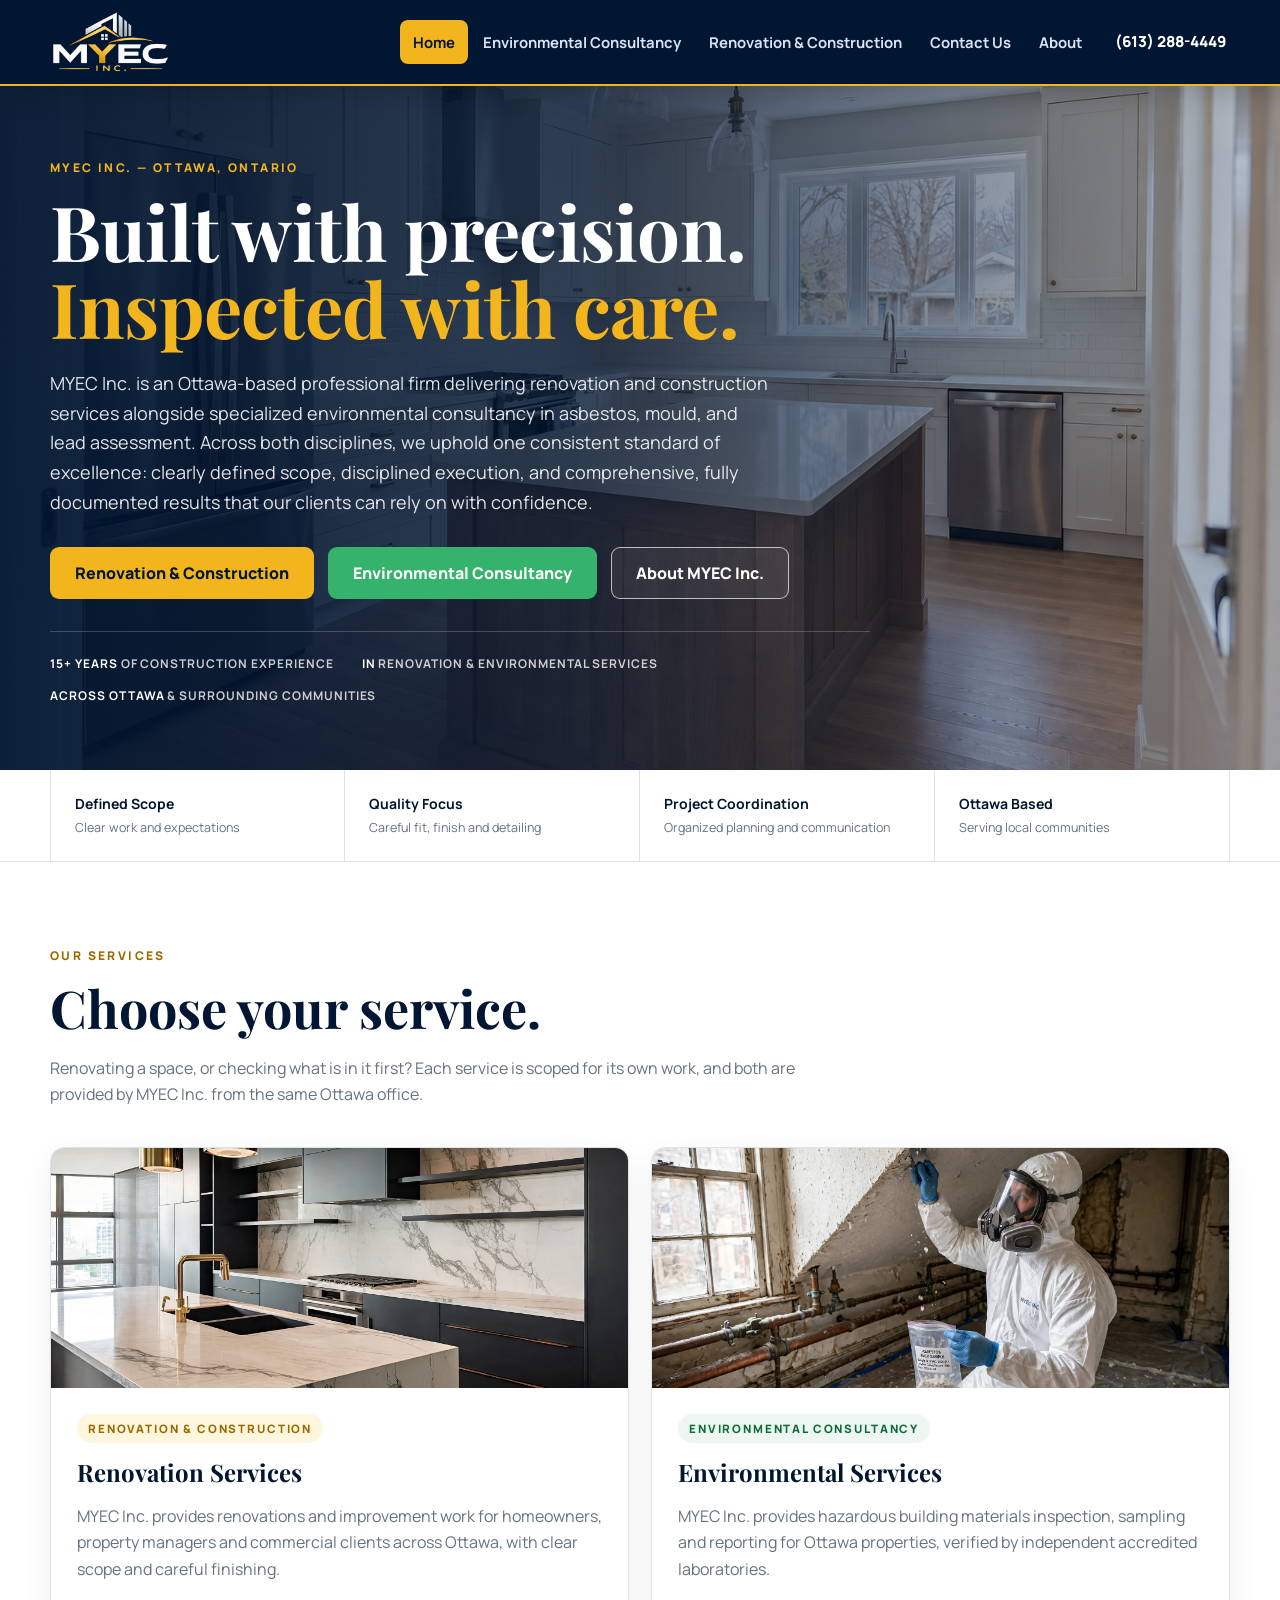
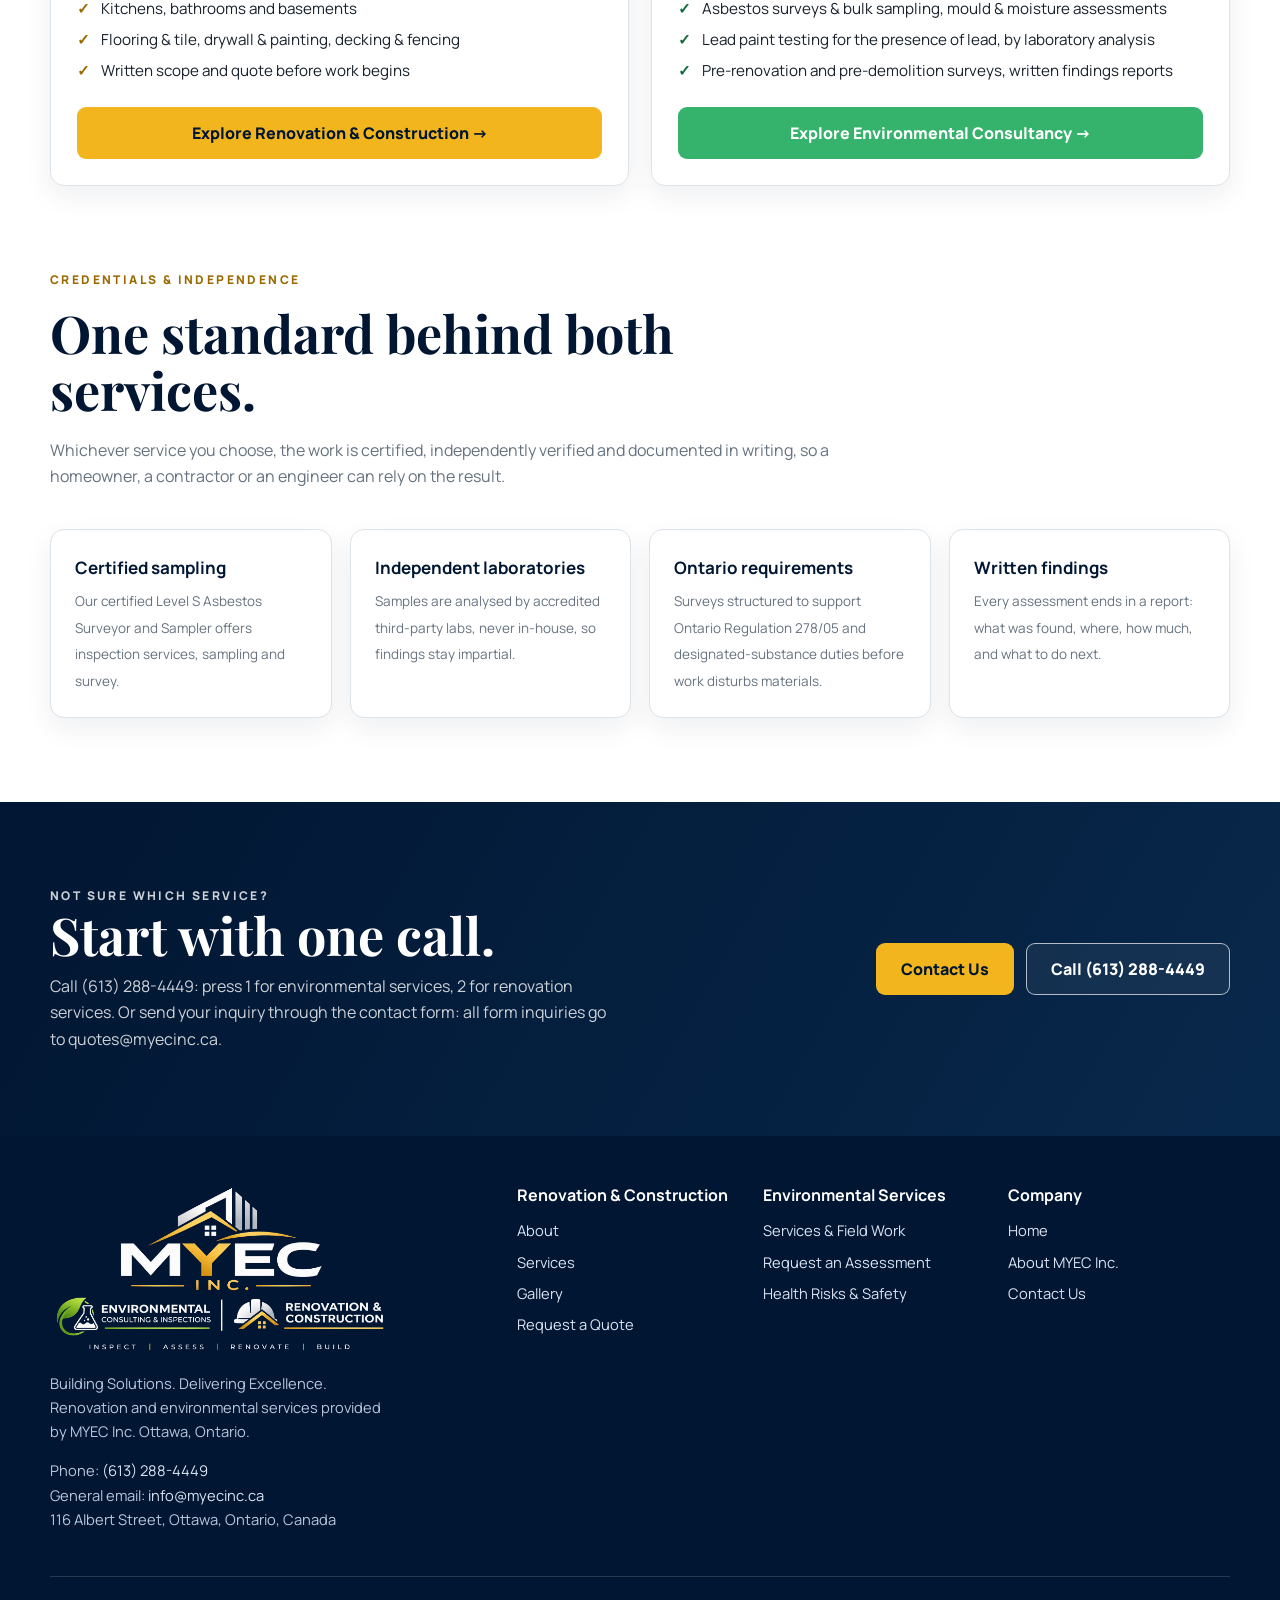
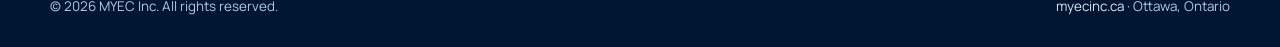
==== commit 47e53886: "Home page photo updates: empty renovated kitchen, realistic environmental sampling, bare bathroom; Q" ====
--- a/index.html
+++ b/index.html
@@ -397,7 +397,7 @@
       </div>
       <div class="div-grid">
         <article class="div-card">
-          <img src="assets/img-003.jpg" alt="Renovated kitchen with dark cabinetry, marble surfaces and brass fixtures by MYEC Inc.">
+          <img src="assets/img-041.jpg" alt="Renovated empty kitchen with dark cabinetry, marble surfaces and brass fixtures by MYEC Inc.">
           <div class="div-body">
             <span class="div-tag tag-gold">Renovation &amp; Construction</span>
             <h3>Renovation Services</h3>
@@ -411,7 +411,7 @@
           </div>
         </article>
         <article class="div-card">
-          <img src="assets/img-004.png" alt="Surveyor in a hooded white Tyvek coverall suit, full-face respirator and blue gloves sampling wall material during an environmental survey">
+          <img src="assets/img-042.jpg" alt="Surveyor in a hooded white Tyvek coverall suit, full-face respirator and blue gloves taking a bulk sample of textured ceiling coating into a labelled sample bag">
           <div class="div-body">
             <span class="div-tag tag-green">Environmental Consultancy</span>
             <h3>Environmental Services</h3>
@@ -867,7 +867,7 @@
       </div>
 
       <div class="split">
-        <div class="about-photo"><img src="assets/img-037.jpg" alt="Finished bathroom renovation by MYEC Inc., with a glass shower, freestanding tub and stone tile"></div>
+        <div class="about-photo"><img src="assets/img-043.jpg" alt="Finished empty bathroom renovation by MYEC Inc., with a glass shower, freestanding tub and stone tile"></div>
         <div class="about-intro-copy">
           <p>MYEC Inc. is an Ottawa-based company specializing in Renovation &amp; Construction and Environmental Inspection &amp; Consulting.</p>
           <p>Our company was established with a clear purpose: to provide property owners, homeowners, and businesses with dependable solutions supported by technical knowledge, professional integrity, and a commitment to quality.</p>
@@ -977,19 +977,19 @@
         <div>
           <div class="inquiry-card" id="form-reno">
             <h3>Request a Renovation Quote</h3>
-            <iframe title="Website Quote Request form" src="https://forms.zohopublic.ca/infomye1/form/WebsiteQuoteRequest/formperma/oXp15a2h9Gg5x0PS2HZQU0qLINGZ4C6IWVe1_F531mY" loading="lazy"></iframe>
+            <iframe title="Quote Request form" src="https://forms.zohopublic.ca/infomye1/form/WebsiteQuoteRequest/formperma/oXp15a2h9Gg5x0PS2HZQU0qLINGZ4C6IWVe1_F531mY" loading="lazy"></iframe>
             <p class="form-note">Submitting this form notifies quotes@myecinc.ca and sends you an auto-reply confirmation. An optional project photo or PDF can be attached inside the form (under 10 MB). Trouble loading the form? <a href="https://forms.zohopublic.ca/infomye1/form/WebsiteQuoteRequest/formperma/oXp15a2h9Gg5x0PS2HZQU0qLINGZ4C6IWVe1_F531mY" target="_blank" rel="noopener">Open it directly</a>.</p>
           </div>
 
           <div class="inquiry-card" id="form-env" style="display:none">
             <h3 style="color:var(--green)">Request an Environmental Assessment</h3>
-            <iframe title="Website Quote Request form" src="https://forms.zohopublic.ca/infomye1/form/WebsiteQuoteRequest/formperma/oXp15a2h9Gg5x0PS2HZQU0qLINGZ4C6IWVe1_F531mY" loading="lazy"></iframe>
+            <iframe title="Quote Request form" src="https://forms.zohopublic.ca/infomye1/form/WebsiteQuoteRequest/formperma/oXp15a2h9Gg5x0PS2HZQU0qLINGZ4C6IWVe1_F531mY" loading="lazy"></iframe>
             <p class="form-note">Assessment requests go through the MYEC Inc. request form in this panel, and all form inquiries go to quotes@myecinc.ca. Choose "Other" as the project type and describe the property, its age and the assessment you need in the project details. Submissions notify quotes@myecinc.ca. Trouble loading the form? <a href="https://forms.zohopublic.ca/infomye1/form/WebsiteQuoteRequest/formperma/oXp15a2h9Gg5x0PS2HZQU0qLINGZ4C6IWVe1_F531mY" target="_blank" rel="noopener">Open it directly</a>.</p>
           </div>
 
           <div class="inquiry-card" id="form-gen" style="display:none">
             <h3>General Inquiry — MYEC Inc.</h3>
-            <iframe title="Website Quote Request form" src="https://forms.zohopublic.ca/infomye1/form/WebsiteQuoteRequest/formperma/oXp15a2h9Gg5x0PS2HZQU0qLINGZ4C6IWVe1_F531mY" loading="lazy"></iframe>
+            <iframe title="Quote Request form" src="https://forms.zohopublic.ca/infomye1/form/WebsiteQuoteRequest/formperma/oXp15a2h9Gg5x0PS2HZQU0qLINGZ4C6IWVe1_F531mY" loading="lazy"></iframe>
             <p class="form-note">General inquiries go through the MYEC Inc. request form in this panel, and all form inquiries go to quotes@myecinc.ca. Choose "Other" as the project type and write your message in the project details. Submissions notify quotes@myecinc.ca. Trouble loading the form? <a href="https://forms.zohopublic.ca/infomye1/form/WebsiteQuoteRequest/formperma/oXp15a2h9Gg5x0PS2HZQU0qLINGZ4C6IWVe1_F531mY" target="_blank" rel="noopener">Open it directly</a>.</p>
           </div>
         </div>
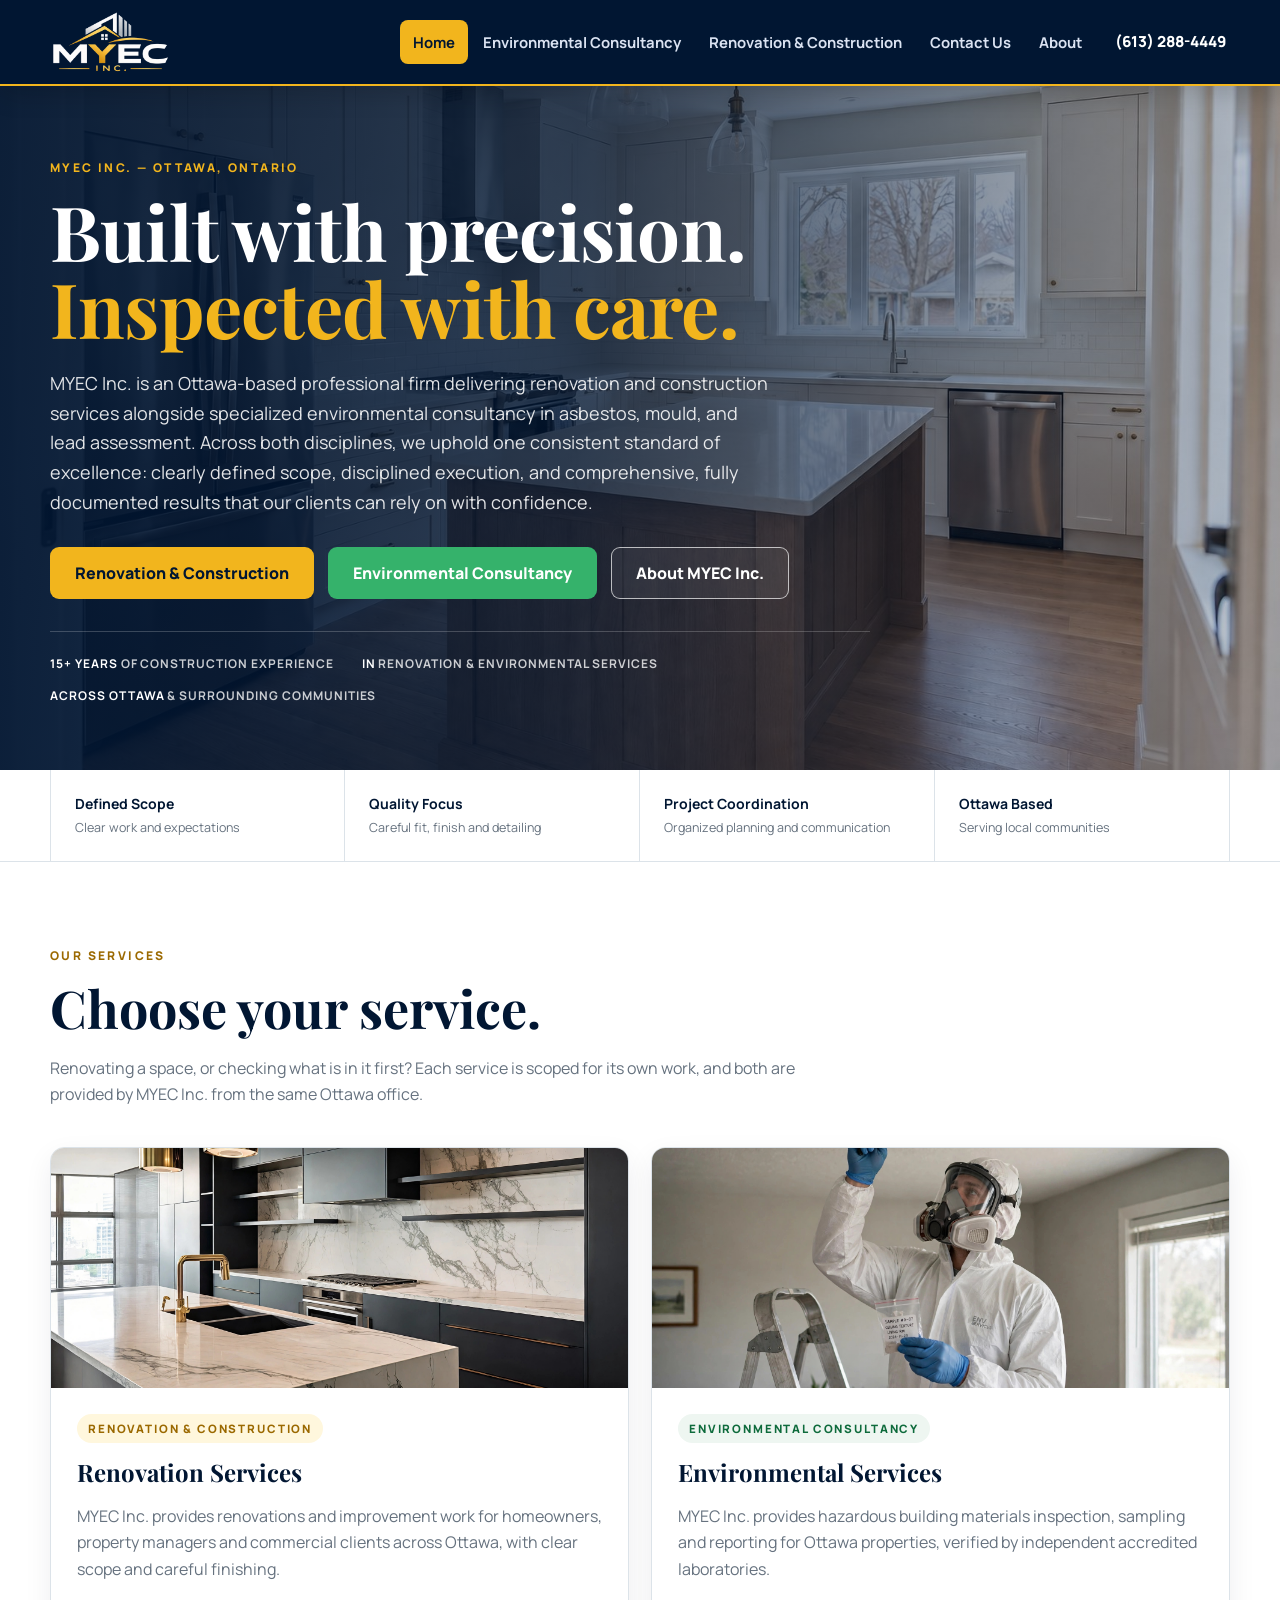
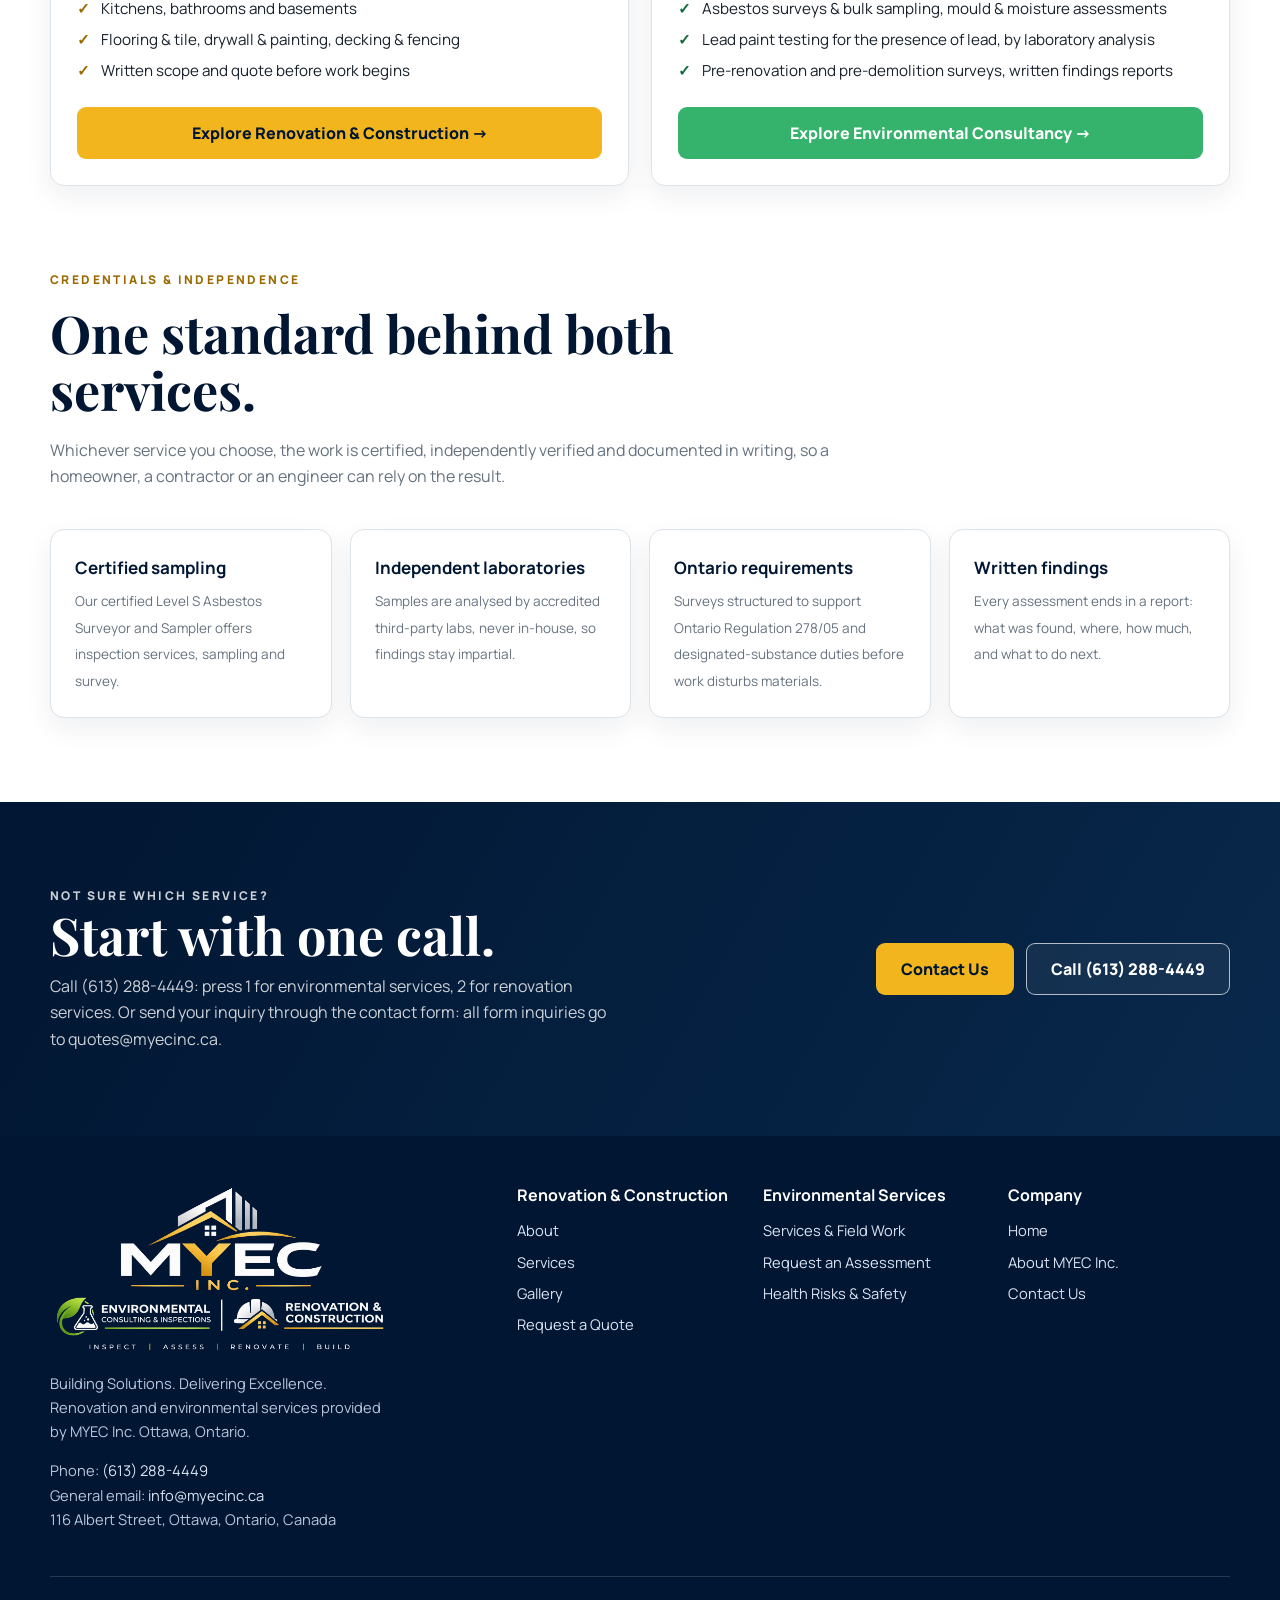
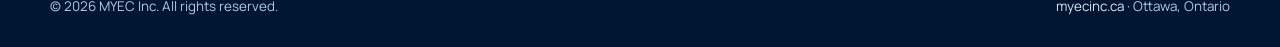
==== commit 438cdeff: "Environmental card: replace exaggerated sampling photo with plain realistic one (img-044)" ====
--- a/index.html
+++ b/index.html
@@ -411,7 +411,7 @@
           </div>
         </article>
         <article class="div-card">
-          <img src="assets/img-042.jpg" alt="Surveyor in a hooded white Tyvek coverall suit, full-face respirator and blue gloves taking a bulk sample of textured ceiling coating into a labelled sample bag">
+          <img src="assets/img-044.jpg" alt="Surveyor in a hooded white Tyvek coverall suit, full-face respirator and blue gloves taking a small bulk sample of textured ceiling coating into a labelled sample bag in a tidy living room">
           <div class="div-body">
             <span class="div-tag tag-green">Environmental Consultancy</span>
             <h3>Environmental Services</h3>
@@ -926,10 +926,9 @@
         <p class="eyebrow dark">Background</p>
         <h2 style="font-family:'Playfair Display',serif;color:var(--navy);font-size:clamp(28px,3.6vw,40px);line-height:1.12;margin:0 0 14px">Construction expertise behind both services.</h2>
         <div class="checks" style="grid-template-columns:1fr">
-          <span>Led by a licensed Professional Engineer, P.eng, Bachelor of Civil Engineering, with 15+ years in construction: civil, structural, site supervision, construction management and renovation</span>
-          <span>Master of Business Administration (MBA), Sprott School of Business, Carleton University</span>
-          <span>Level S Asbestos Surveyor and Sampler Safety Certification, Antiquity Environmental, certificate ASB-10018260, renewed every three years</span>
-          <span>Environmental findings and reporting kept separate from renovation sales</span>
+          <span>Led by a licensed Professional Engineer, P.eng, Bachelor of Civil Engineering, with 15+ years in construction: civil, structural, site supervision, site inspection, construction management and renovation</span>
+          <span>Our team of inspectors and consultants hold Level S Asbestos Surveyor and Sampler Safety Certification, Antiquity Environmental, certificate ASB-10018260, renewed every three years</span>
+          <span>One team across both services: the construction experience behind our renovations also guides our inspections, so findings are practical and tied to how the building was actually built</span>
         </div>
         <p class="muted" style="font-size:.92rem;margin:0">This page describes MYEC Inc. and its services. It does not offer professional engineering services through the corporation.</p>
       </div>
